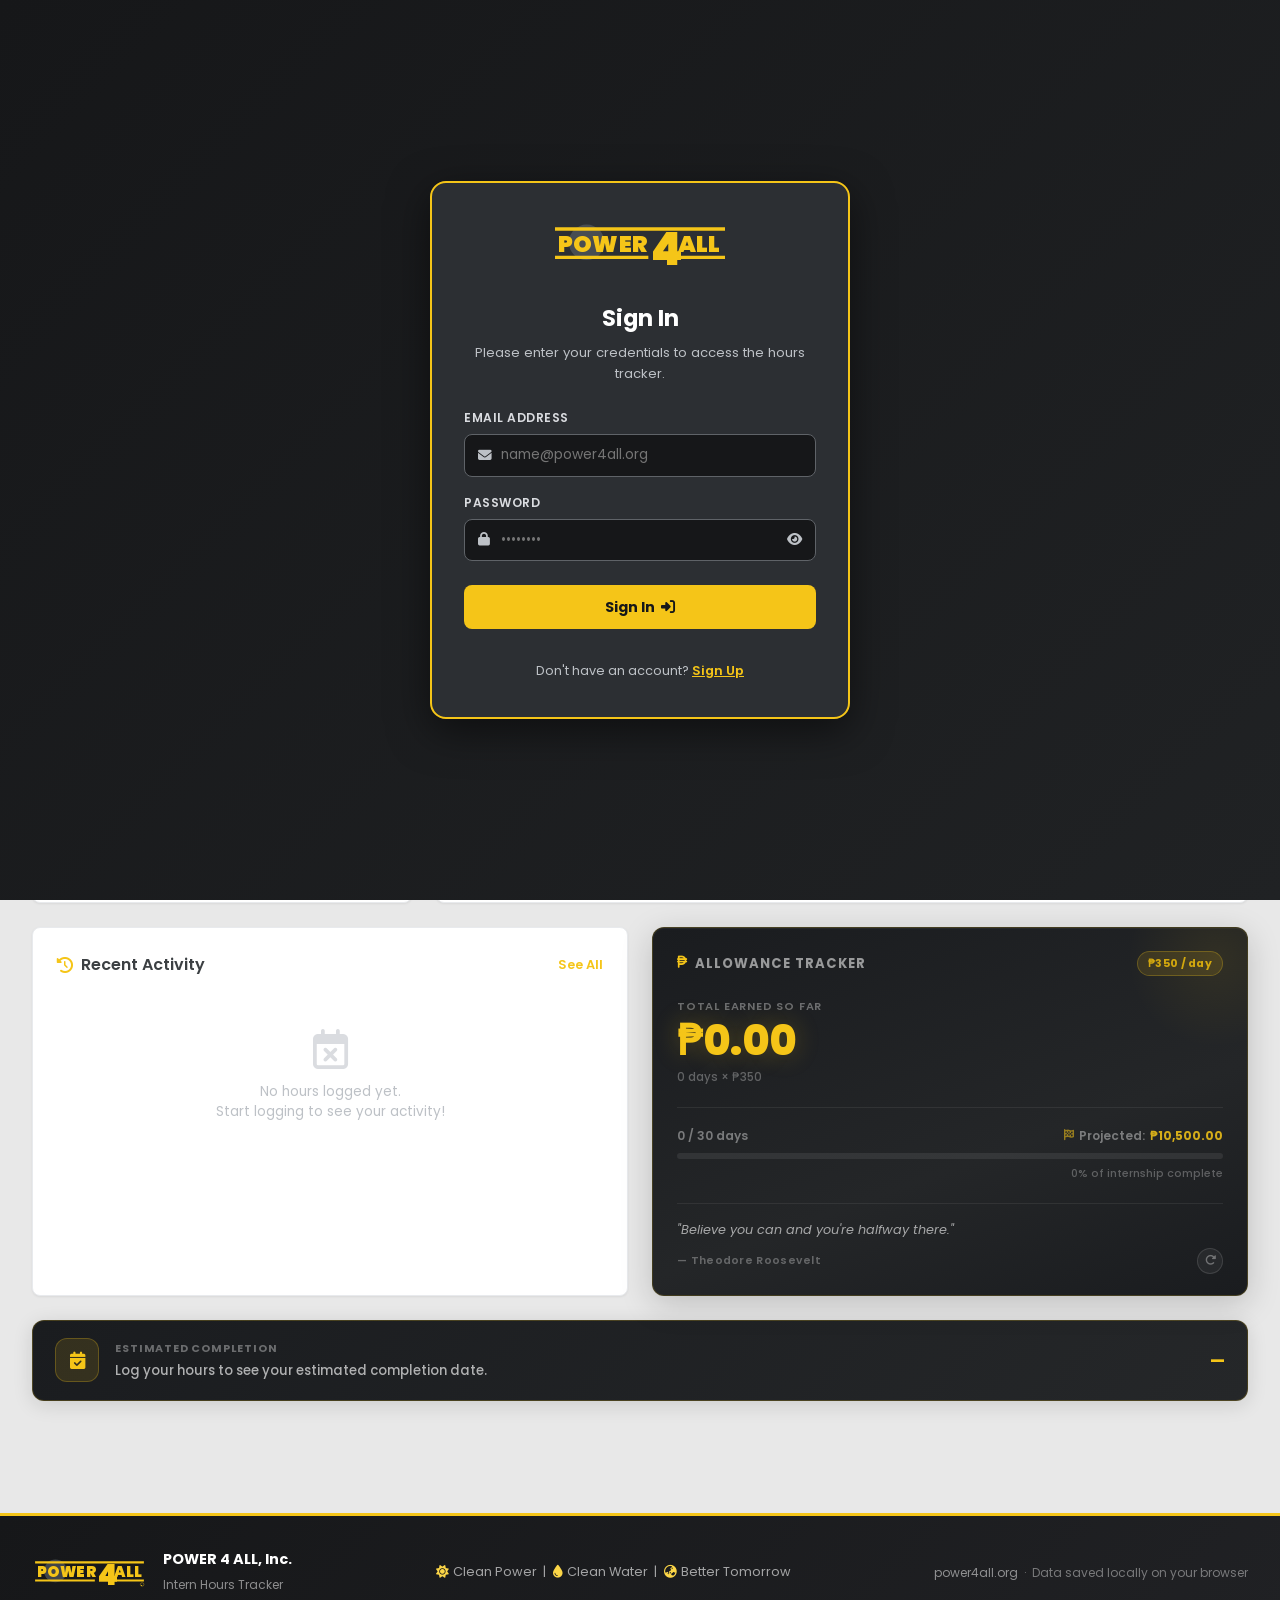
==== index.html @ 2fec8f8a "Initial commit: P4A Intern Portal with attendance tracker, agenda, and reports" ====
<!DOCTYPE html>
<html lang="en">

<head>
    <meta charset="UTF-8" />
    <meta name="viewport" content="width=device-width, initial-scale=1.0" />
    <meta name="description"
        content="Power 4 All Internship Hours Tracker - Track your 240-hour internship progress with POWER 4 ALL, Inc." />
    <meta name="keywords" content="Power 4 All, internship, hours tracker, P4A, attendance" />
    <title>P4A Intern Hours Tracker | POWER 4 ALL, Inc.</title>

    <!-- Google Fonts: Poppins (matches P4A website) -->
    <link rel="preconnect" href="https://fonts.googleapis.com" />
    <link rel="preconnect" href="https://fonts.gstatic.com" crossorigin />
    <link
        href="https://fonts.googleapis.com/css2?family=Poppins:ital,wght@0,300;0,400;0,500;0,600;0,700;0,800;1,400&family=Caveat+Brush&display=swap"
        rel="stylesheet" />

    <!-- Font Awesome Icons -->
    <link rel="stylesheet" href="https://cdnjs.cloudflare.com/ajax/libs/font-awesome/6.5.0/css/all.min.css" />

    <link rel="stylesheet" href="styles.css" />
</head>

<body>

    <!-- ===================== HEADER ===================== -->
    <header id="header">
        <div class="header-inner">
            <div class="logo-area" onclick="showSection('dashboard')" style="cursor: pointer;">
                <svg width="150" height="42" viewBox="0 0 320 90" xmlns="http://www.w3.org/2000/svg"
                    style="display: block;">
                    <!-- Gray circle background behind POW -->
                    <circle cx="64" cy="42" r="32" fill="#585e63" opacity="0.65" />

                    <!-- Top yellow line -->
                    <line x1="10" y1="18" x2="310" y2="18" stroke="#f5c518" stroke-width="6" stroke-linecap="square" />

                    <!-- POWER text -->
                    <text x="12" y="60" font-family="'Poppins', 'Montserrat', 'Arial Black', sans-serif"
                        font-weight="900" font-size="42" fill="#f5c518" letter-spacing="0.5">POWER</text>

                    <!-- 4 text -->
                    <text x="180" y="82" font-family="'Poppins', 'Montserrat', 'Arial Black', sans-serif"
                        font-weight="900" font-size="82" fill="#f5c518">4</text>

                    <!-- ALL text -->
                    <text x="228" y="60" font-family="'Poppins', 'Montserrat', 'Arial Black', sans-serif"
                        font-weight="900" font-size="42" fill="#f5c518" letter-spacing="0.5">ALL</text>

                    <!-- Bottom left line -->
                    <line x1="10" y1="69" x2="172" y2="69" stroke="#f5c518" stroke-width="6" stroke-linecap="square" />

                    <!-- Bottom right line -->
                    <line x1="226" y1="69" x2="310" y2="69" stroke="#f5c518" stroke-width="6" stroke-linecap="square" />

                    <!-- Trademark R -->
                    <circle cx="308" cy="80" r="5" fill="none" stroke="#f5c518" stroke-width="1" />
                    <text x="305" y="83" font-family="'Poppins', sans-serif" font-weight="bold" font-size="6"
                        fill="#f5c518">R</text>
                </svg>
                <span class="logo-badge-text">Intern</span>
            </div>
            <nav class="header-nav">
                <a href="#dashboard" class="nav-link active" id="nav-dashboard" onclick="showSection('dashboard')">
                    <i class="fa-solid fa-gauge-high"></i> Dashboard
                </a>
                <a href="#log-hours" class="nav-link" id="nav-log" onclick="showSection('log')">
                    <i class="fa-solid fa-clock"></i> Log Hours
                </a>
                <a href="#records" class="nav-link" id="nav-records" onclick="showSection('records')">
                    <i class="fa-solid fa-table-list"></i> Records
                </a>
                <a href="#reports" class="nav-link" id="nav-reports" onclick="showSection('reports')">
                    <i class="fa-solid fa-chart-bar"></i> Reports
                </a>
                <a href="agenda.html" class="nav-link" style="background:rgba(245,197,24,0.15);border:1px solid rgba(245,197,24,0.35);">
                    <i class="fa-solid fa-calendar-days"></i> Agenda
                </a>
            </nav>
            <div style="display:flex; align-items:center; gap:12px;">
                <button class="logout-btn-header" onclick="logout()" title="Logout" id="logoutBtn" style="display:none;">
                    <i class="fa-solid fa-right-from-bracket"></i>
                </button>
                <button class="menu-toggle" id="menuToggle" aria-label="Toggle menu">
                    <i class="fa-solid fa-bars"></i>
                </button>
            </div>
        </div>
        <!-- Mobile nav -->
        <div class="mobile-nav" id="mobileNav">
            <a href="#" class="nav-link" onclick="showSection('dashboard'); closeMobileNav()"><i
                    class="fa-solid fa-gauge-high"></i> Dashboard</a>
            <a href="#" class="nav-link" onclick="showSection('log'); closeMobileNav()"><i
                    class="fa-solid fa-clock"></i> Log Hours</a>
            <a href="#" class="nav-link" onclick="showSection('records'); closeMobileNav()"><i
                    class="fa-solid fa-table-list"></i> Records</a>
            <a href="#" class="nav-link" onclick="showSection('reports'); closeMobileNav()"><i
                    class="fa-solid fa-chart-bar"></i> Reports</a>
            <a href="agenda.html" class="nav-link"><i class="fa-solid fa-calendar-days"></i> Agenda</a>
        </div>
    </header>

    <!-- ===================== HERO BANNER ===================== -->
    <div class="hero-banner">
        <div class="hero-particles" id="heroParticles"></div>
        <div class="hero-content">
            <div class="hero-badge">
                <i class="fa-solid fa-bolt"></i> Intern Portal &nbsp;·&nbsp; Internship Hours Tracker
            </div>
            <h1>Welcome, <span class="hero-accent" id="heroInternName">Nica</span>!</h1>
            <p>Track your journey toward <strong>240 hours</strong> of impactful internship experience at POWER 4 ALL,
                Inc. — empowering communities with clean power &amp; clean water.</p>
            <div class="hero-mission-tags">
                <span><i class="fa-solid fa-sun"></i> Clean Power</span>
                <span><i class="fa-solid fa-droplet"></i> Clean Water</span>
                <span><i class="fa-solid fa-leaf"></i> Sustainability</span>
            </div>
        </div>
        <div class="hero-visual">
            <div class="progress-ring-hero" id="heroProgressRing">
                <svg viewBox="0 0 200 200" class="ring-svg">
                    <circle cx="100" cy="100" r="80" class="ring-bg" />
                    <circle cx="100" cy="100" r="80" class="ring-fill" id="heroRingFill" />
                </svg>
                <div class="ring-center">
                    <span class="ring-percent" id="heroPercent">0%</span>
                    <span class="ring-label">Complete</span>
                </div>
            </div>
        </div>
    </div>

    <!-- ===================== MAIN APP ===================== -->
    <main class="main-container">

        <!-- ===== DASHBOARD SECTION ===== -->
        <section class="app-section active" id="section-dashboard">
            <div class="section-title-row">
                <h2><i class="fa-solid fa-gauge-high"></i> Dashboard</h2>
                <span class="section-date" id="currentDate"></span>
            </div>

            <!-- Stats Cards -->
            <div class="stats-grid">
                <div class="stat-card stat-total">
                    <div class="stat-accent-bar"></div>
                    <div class="stat-icon"><i class="fa-solid fa-hourglass-half"></i></div>
                    <div class="stat-info">
                        <span class="stat-value" id="statTotal">0h 0m</span>
                        <span class="stat-label">Total Hours Logged</span>
                    </div>
                </div>
                <div class="stat-card stat-remaining">
                    <div class="stat-accent-bar"></div>
                    <div class="stat-icon"><i class="fa-solid fa-flag-checkered"></i></div>
                    <div class="stat-info">
                        <span class="stat-value" id="statRemaining">240h 0m</span>
                        <span class="stat-label">Hours Remaining</span>
                    </div>
                </div>
                <div class="stat-card stat-days">
                    <div class="stat-accent-bar"></div>
                    <div class="stat-icon"><i class="fa-solid fa-calendar-check"></i></div>
                    <div class="stat-info">
                        <span class="stat-value" id="statDays">0</span>
                        <span class="stat-label">Days Attended</span>
                    </div>
                </div>
                <div class="stat-card stat-avg">
                    <div class="stat-accent-bar"></div>
                    <div class="stat-icon"><i class="fa-solid fa-chart-line"></i></div>
                    <div class="stat-info">
                        <span class="stat-value" id="statAvg">0h 0m</span>
                        <span class="stat-label">Avg. per Day</span>
                    </div>
                </div>
            </div>

            <!-- Profile & Overall Progress Container -->
            <div class="dashboard-top-row">

                <!-- Profile Card -->
                <div class="card profile-card">
                    <div class="profile-header">
                        <h3><i class="fa-solid fa-user-tie"></i> My Profile</h3>
                        <button class="icon-btn icon-btn-edit" id="editProfileBtn" onclick="toggleProfileEdit()"
                            title="Edit Profile">
                            <i class="fa-solid fa-pen"></i>
                        </button>
                    </div>

                    <!-- View Mode -->
                    <div id="profileViewMode" class="profile-view">
                        <div class="profile-avatar" id="profileAvatar">ND</div>
                        <div class="profile-details">
                            <h4 id="profDispName">Nica Desacola</h4>
                            <div class="profile-meta-item" id="profDispDept">
                                <i class="fa-solid fa-building"></i> Choose Department
                            </div>
                            <div class="profile-meta-item" id="profDispSchool">
                                <i class="fa-solid fa-graduation-cap"></i> Choose School
                            </div>
                            <div class="profile-meta-item" id="profDispId">
                                <i class="fa-solid fa-id-card"></i> ID: P4A-2026-001
                            </div>
                        </div>
                    </div>

                    <!-- Edit Mode -->
                    <div id="profileEditMode" class="profile-edit" style="display: none;">
                        <div class="form-group">
                            <label for="profName">Full Name</label>
                            <input type="text" id="profName" class="form-input" placeholder="Enter your name..." />
                        </div>
                        <div class="form-group">
                            <label for="profDeptInput">Department</label>
                            <select id="profDeptInput" class="form-input">
                                <option value="Engineering">Engineering</option>
                                <option value="Intelligent Systems">Intelligent Systems</option>
                                <option value="Operations">Operations</option>
                                <option value="Business Development">Business Development</option>
                                <option value="Marketing & Communications">Marketing & Communications</option>
                                <option value="Admin & Finance">Admin & Finance</option>
                                <option value="Research & Development">Research & Development</option>
                                <option value="Field Work">Field Work</option>
                            </select>
                        </div>
                        <div class="form-group">
                            <label for="profSchool">School / Institution</label>
                            <input type="text" id="profSchool" class="form-input" placeholder="Enter school..." />
                        </div>
                        <div class="form-group">
                            <label for="profId">Intern ID / ID No.</label>
                            <input type="text" id="profId" class="form-input" placeholder="e.g. P4A-2026-001..." />
                        </div>
                        <div class="profile-edit-actions">
                            <button class="btn btn-outline btn-sm" onclick="cancelProfileEdit()">Cancel</button>
                            <button class="btn btn-primary btn-sm" onclick="saveProfile()">Save</button>
                        </div>
                    </div>
                </div>

                <!-- Main Progress Bar -->
                <div class="progress-section card">
                    <div class="progress-header">
                        <div>
                            <h3>Overall Progress</h3>
                            <p>Your journey to <strong>240 hours</strong> of internship completion</p>
                        </div>
                        <div class="progress-badge" id="progressBadge">
                            <i class="fa-solid fa-seedling"></i> Just Starting
                        </div>
                    </div>
                    <div class="big-progress-bar">
                        <div class="big-progress-fill" id="mainProgressFill" style="width: 0%">
                            <span class="progress-pulse"></span>
                        </div>
                        <div class="progress-milestones">
                            <div class="milestone" style="left: 25%"><span>25%</span></div>
                            <div class="milestone" style="left: 50%"><span>50%</span></div>
                            <div class="milestone" style="left: 75%"><span>75%</span></div>
                        </div>
                    </div>
                    <div class="progress-footer">
                        <span><span id="progressHours">0</span> / 240 hours</span>
                        <span class="progress-percent-text" id="progressPercent">0%</span>
                    </div>
                </div>

            </div>

            <!-- Weekly Summary + Quick Log -->
            <div class="dashboard-grid-2">

                <!-- Recent Activity -->
                <div class="card">
                    <div class="card-header-row">
                        <h3><i class="fa-solid fa-clock-rotate-left"></i> Recent Activity</h3>
                        <a href="#" onclick="showSection('records')" class="see-all-link">See All</a>
                    </div>
                    <div id="recentActivity" class="recent-list">
                        <div class="empty-state">
                            <i class="fa-regular fa-calendar-xmark"></i>
                            <p>No hours logged yet.<br>Start logging to see your activity!</p>
                        </div>
                    </div>
                </div>

                <!-- Allowance & Motivation Tracker -->
                <div class="allowance-card-premium">

                    <!-- Top: title + rate pill -->
                    <div class="acp-top">
                        <span class="acp-title"><i class="fa-solid fa-peso-sign"></i> Allowance Tracker</span>
                        <span class="acp-rate-pill">₱350 / day</span>
                    </div>

                    <!-- Earned hero number -->
                    <div class="acp-earned-block">
                        <span class="acp-earned-label">Total Earned So Far</span>
                        <span class="acp-earned-value" id="allowanceEarned">₱0.00</span>
                        <span class="acp-earned-sub" id="allowanceEarnedDays">0 days × ₱350</span>
                    </div>

                    <!-- Divider -->
                    <div class="acp-divider"></div>

                    <!-- Progress row -->
                    <div class="acp-progress-section">
                        <div class="acp-progress-labels">
                            <span id="allowanceProgressText">0 / 30 days</span>
                            <span class="acp-proj-wrap"><i class="fa-solid fa-flag-checkered"></i> Projected: <strong id="allowanceTotal">₱0.00</strong></span>
                        </div>
                        <div class="acp-bar-track">
                            <div class="acp-bar-fill" id="allowanceProgressFill" style="width:0%"></div>
                        </div>
                        <div class="acp-bar-pct" id="allowancePercent">0% of internship complete</div>
                    </div>

                    <!-- Quote section -->
                    <div class="acp-quote-section">
                        <p class="acp-quote-text" id="motivationalQuote">"Believe you can and you're halfway there."</p>
                        <div class="acp-quote-footer">
                            <span class="acp-quote-author" id="motivationalAuthor">— Theodore Roosevelt</span>
                            <button class="acp-refresh-btn" onclick="cheerMeUp()" title="New quote">
                                <i class="fa-solid fa-rotate-right"></i>
                            </button>
                        </div>
                    </div>

                </div>
            </div>

            <!-- Estimated Completion -->
            <div class="estimate-card-v2">
                <div class="ecv2-left">
                    <div class="ecv2-icon"><i class="fa-solid fa-calendar-check"></i></div>
                    <div class="ecv2-text">
                        <span class="ecv2-label">Estimated Completion</span>
                        <p class="ecv2-desc" id="estimateText">Log your hours to see your estimated completion date.</p>
                    </div>
                </div>
                <div class="ecv2-date" id="estimateBadge">—</div>
            </div>
        </section>

        <!-- ===== LOG HOURS SECTION ===== -->
        <section class="app-section" id="section-log">
            <div class="section-title-row">
                <h2><i class="fa-solid fa-clock"></i> Log Hours</h2>
                <span class="section-desc">Record your daily internship attendance</span>
            </div>

            <div class="log-layout">
                <div class="card log-form-card">
                    <h3 class="form-title"><i class="fa-solid fa-pen-to-square"></i> New Entry</h3>

                    <div class="lunch-notice lunch-notice-lg">
                        <i class="fa-solid fa-utensils"></i>
                        <div>
                            <strong>Lunch Break Policy</strong>
                            <span>1 hour (60 mins) is automatically deducted from your logged time each day. Enter your
                                actual time-in and time-out — the system handles the rest.</span>
                        </div>
                    </div>

                    <div class="form-grid">
                        <div class="form-group">
                            <label for="logDate">Date <span class="required">*</span></label>
                            <input type="date" id="logDate" class="form-input" required />
                        </div>
                        <div class="form-group">
                            <label for="logType">Day Type</label>
                            <select id="logType" class="form-input">
                                <option value="regular">Regular Day</option>
                                <option value="holiday">Holiday Work</option>
                                <option value="makeup">Make-up Day</option>
                                <option value="virtual">Virtual/Remote</option>
                            </select>
                        </div>
                    </div>

                    <div class="form-grid">
                        <div class="form-group">
                            <label for="logTimeIn">Time In <span class="required">*</span></label>
                            <input type="time" id="logTimeIn" class="form-input" required />
                        </div>
                        <div class="form-group">
                            <label for="logTimeOut">Time Out <span class="required">*</span></label>
                            <input type="time" id="logTimeOut" class="form-input" required />
                        </div>
                    </div>

                    <!-- Duration Preview -->
                    <div class="duration-preview" id="durationPreview" style="display:none;">
                        <i class="fa-solid fa-stopwatch"></i>
                        <span>Duration: <strong id="durationText">—</strong></span>
                    </div>

                    <div class="form-group">
                        <label for="logDept">Department / Area</label>
                        <select id="logDept" class="form-input">
                            <option value="">Select department...</option>
                            <option value="Engineering">Engineering</option>
                            <option value="Intelligent Systems">Intelligent Systems</option>
                            <option value="Operations">Operations</option>
                            <option value="Business Development">Business Development</option>
                            <option value="Marketing & Communications">Marketing & Communications</option>
                            <option value="Admin & Finance">Admin & Finance</option>
                            <option value="Research & Development">Research & Development</option>
                            <option value="Field Work">Field Work</option>
                        </select>
                    </div>

                    <div class="form-group">
                        <label for="logTask">Task / Activity Description <span class="required">*</span></label>
                        <textarea id="logTask" class="form-input form-textarea"
                            placeholder="Describe what you worked on today... (e.g., Assisted in solar panel system configuration, attended team briefing on clean water project...)"
                            rows="4"></textarea>
                    </div>

                    <!-- Optional details toggle -->
                    <button type="button" class="optional-toggle" id="optionalToggle" onclick="toggleOptionalFields()">
                        <i class="fa-solid fa-chevron-right" id="optionalToggleIcon"></i>
                        Add details <span class="optional-badge">optional</span>
                    </button>
                    <div class="optional-fields" id="optionalFields" style="display:none;">
                        <div class="form-group">
                            <label for="logLearning">Key Learnings</label>
                            <textarea id="logLearning" class="form-input form-textarea"
                                placeholder="What did you learn today?" rows="3"></textarea>
                        </div>
                        <div class="form-group">
                            <label for="logMood">Day Rating</label>
                            <div class="mood-selector" id="moodSelector">
                                <button type="button" class="mood-btn" data-mood="1" title="Poor">😞</button>
                                <button type="button" class="mood-btn" data-mood="2" title="Okay">😐</button>
                                <button type="button" class="mood-btn" data-mood="3" title="Good">🙂</button>
                                <button type="button" class="mood-btn" data-mood="4" title="Great">😊</button>
                                <button type="button" class="mood-btn" data-mood="5" title="Excellent!">🌟</button>
                            </div>
                        </div>
                    </div>

                    <div class="form-actions">
                        <button class="btn btn-outline" onclick="clearLogForm()">
                            <i class="fa-solid fa-rotate-left"></i> Clear
                        </button>
                        <button class="btn btn-primary" onclick="saveLogEntry()">
                            <i class="fa-solid fa-floppy-disk"></i> Save Entry
                        </button>
                    </div>
                </div>

                <!-- Info Panel -->
                <div class="log-info-panel">
                    <div class="card info-card">
                        <h4><i class="fa-solid fa-circle-info"></i> Internship Info</h4>
                        <div class="info-item">
                            <span class="info-label">Company</span>
                            <span class="info-value">POWER 4 ALL, Inc.</span>
                        </div>
                        <div class="info-item">
                            <span class="info-label">Required Hours</span>
                            <span class="info-value highlight-green">240 Hours</span>
                        </div>
                        <div class="info-item">
                            <span class="info-label">Logged So Far</span>
                            <span class="info-value" id="infoLogged">0 hrs</span>
                        </div>
                        <div class="info-item">
                            <span class="info-label">Remaining</span>
                            <span class="info-value highlight-orange" id="infoRemaining">240 hrs</span>
                        </div>
                    </div>

                    <div class="card info-card mission-card">
                        <h4><i class="fa-solid fa-bullseye"></i> Our Mission</h4>
                        <p>"We are in the social business of designing, engineering, supply and distribution,
                            construction, installation and commissioning of inventive and field-tested solutions to
                            <strong>Clean Power</strong> and <strong>Clean Water</strong>."</p>
                        <div class="mission-icons">
                            <div><i class="fa-solid fa-sun"></i><span>Clean Power</span></div>
                            <div><i class="fa-solid fa-droplet"></i><span>Clean Water</span></div>
                            <div><i class="fa-solid fa-earth-asia"></i><span>Impact</span></div>
                        </div>
                    </div>

                    <div class="card info-card tips-card">
                        <h4><i class="fa-solid fa-lightbulb"></i> Tips</h4>
                        <ul class="tips-list">
                            <li>Log your hours daily to maintain accuracy</li>
                            <li>Include detailed task descriptions for your reports</li>
                            <li>Rate your day to track your experience quality</li>
                            <li>Use the Reports section to export your DTR</li>
                        </ul>
                    </div>
                </div>
            </div>
        </section>

        <!-- ===== RECORDS SECTION ===== -->
        <section class="app-section" id="section-records">
            <div class="section-title-row">
                <h2><i class="fa-solid fa-table-list"></i> Attendance Records</h2>
                <div class="records-actions">
                    <div class="search-box">
                        <i class="fa-solid fa-magnifying-glass"></i>
                        <input type="text" id="searchRecords" placeholder="Search records..."
                            oninput="filterRecords()" />
                    </div>
                    <button class="btn btn-outline btn-sm" onclick="exportCSV()">
                        <i class="fa-solid fa-file-csv"></i> Export CSV
                    </button>
                </div>
            </div>

            <!-- Records Table -->
            <div class="card table-card">
                <div class="table-responsive">
                    <table class="records-table" id="recordsTable">
                        <thead>
                            <tr>
                                <th>#</th>
                                <th class="sortable" onclick="sortRecords('date')"><i class="fa-regular fa-calendar"></i> Date <i class="fa-solid fa-sort sort-icon" id="sort-date"></i></th>
                                <th><i class="fa-solid fa-arrow-right-from-bracket"></i> Time In</th>
                                <th><i class="fa-solid fa-arrow-right-to-bracket"></i> Time Out</th>
                                <th class="sortable" onclick="sortRecords('duration')"><i class="fa-solid fa-stopwatch"></i> Duration <i class="fa-solid fa-sort sort-icon" id="sort-duration"></i></th>
                                <th><i class="fa-solid fa-building"></i> Dept.</th>
                                <th><i class="fa-solid fa-list-check"></i> Activity</th>
                                <th class="sortable" onclick="sortRecords('rating')"><i class="fa-solid fa-star"></i> Rating <i class="fa-solid fa-sort sort-icon" id="sort-rating"></i></th>
                                <th><i class="fa-solid fa-gear"></i> Actions</th>
                            </tr>
                        </thead>
                        <tbody id="recordsBody">
                            <!-- Populated by JS -->
                        </tbody>
                    </table>
                </div>
                <div id="emptyRecords" class="empty-state-rich table-empty">
                    <svg class="empty-svg" viewBox="0 0 120 100" xmlns="http://www.w3.org/2000/svg">
                        <rect x="15" y="20" width="90" height="70" rx="6" fill="#f1f3f4" stroke="#dadce0" stroke-width="1.5"/>
                        <rect x="25" y="35" width="50" height="6" rx="3" fill="#dadce0"/>
                        <rect x="25" y="48" width="35" height="6" rx="3" fill="#e8eaed"/>
                        <rect x="25" y="61" width="42" height="6" rx="3" fill="#e8eaed"/>
                        <circle cx="90" cy="30" r="14" fill="#f5c518" opacity="0.15"/>
                        <circle cx="90" cy="30" r="8" fill="#f5c518" opacity="0.3"/>
                        <line x1="87" y1="27" x2="93" y2="33" stroke="#d1a60e" stroke-width="2" stroke-linecap="round"/>
                        <line x1="87" y1="33" x2="93" y2="27" stroke="#d1a60e" stroke-width="2" stroke-linecap="round"/>
                    </svg>
                    <h4>No records yet</h4>
                    <p>Start logging your hours to track your internship progress!</p>
                    <button class="btn btn-primary btn-sm" onclick="showSection('log')">
                        <i class="fa-solid fa-plus"></i> Log Your First Day
                    </button>
                </div>
                <div class="table-footer" id="tableFooter">
                    <span id="recordCount">0 records</span>
                    <span id="tableTotalHours">Total: 0h 0m</span>
                </div>
            </div>
        </section>

        <!-- ===== REPORTS SECTION ===== -->
        <section class="app-section" id="section-reports">
            <div class="section-title-row">
                <h2><i class="fa-solid fa-chart-bar"></i> Reports & Analytics</h2>
                <span class="section-desc">Visual insights on your internship journey</span>
            </div>

            <div class="reports-grid">
                <!-- Hours by Week Chart -->
                <div class="card chart-card">
                    <h3><i class="fa-solid fa-chart-column"></i> Weekly Hours</h3>
                    <div class="bar-chart" id="weeklyChart">
                        <div class="chart-empty">
                            <i class="fa-solid fa-chart-simple"></i>
                            <p>Log hours to see weekly breakdown</p>
                        </div>
                    </div>
                </div>

                <!-- Progress Donut -->
                <div class="card chart-card donut-card">
                    <h3><i class="fa-solid fa-circle-half-stroke"></i> Completion Status</h3>
                    <div class="donut-chart-wrap">
                        <div class="donut-chart" id="donutChart">
                            <svg viewBox="0 0 140 140" class="donut-svg">
                                <circle cx="70" cy="70" r="55" class="donut-bg" />
                                <circle cx="70" cy="70" r="55" class="donut-fill" id="donutFill" />
                            </svg>
                            <div class="donut-center">
                                <span class="donut-val" id="donutVal">0%</span>
                                <span class="donut-sub">done</span>
                            </div>
                        </div>
                        <div class="donut-legend">
                            <div class="legend-item">
                                <span class="legend-dot legend-done"></span>
                                <span>Completed: <strong id="legendDone">0h</strong></span>
                            </div>
                            <div class="legend-item">
                                <span class="legend-dot legend-remaining"></span>
                                <span>Remaining: <strong id="legendRemaining">240h</strong></span>
                            </div>
                        </div>
                    </div>
                </div>



                <!-- Accomplishments & Key Learnings Log -->
                <div class="card chart-card learnings-log-card">
                    <h3><i class="fa-solid fa-book-open"></i> Task & Learning Log</h3>
                    <div id="learningsLogList" class="learnings-log-list">
                        <!-- Populated by JS -->
                    </div>
                </div>

                <!-- Day Rating Distribution -->
                <div class="card chart-card">
                    <h3><i class="fa-solid fa-face-smile"></i> Day Rating Distribution</h3>
                    <div id="ratingChart" class="rating-chart">
                        <div class="chart-empty">
                            <i class="fa-regular fa-face-smile"></i>
                            <p>Rate your days to see distribution</p>
                        </div>
                    </div>
                </div>

                <!-- Summary Card -->
                <div class="card chart-card summary-report-card">
                    <h3><i class="fa-solid fa-file-lines"></i> Summary Report</h3>
                    <div class="summary-report">
                        <div class="report-row">
                            <span>Total Hours Logged</span>
                            <strong id="repTotal">0h 0m</strong>
                        </div>
                        <div class="report-row">
                            <span>Total Days Attended</span>
                            <strong id="repDays">0 days</strong>
                        </div>
                        <div class="report-row">
                            <span>Average Hours/Day</span>
                            <strong id="repAvg">0h 0m</strong>
                        </div>
                        <div class="report-row">
                            <span>Longest Day</span>
                            <strong id="repMax">—</strong>
                        </div>
                        <div class="report-row">
                            <span>Best Rating Day</span>
                            <strong id="repBest">—</strong>
                        </div>
                        <div class="report-row report-row-highlight">
                            <span>Completion %</span>
                            <strong id="repPercent">0%</strong>
                        </div>
                        <button class="btn btn-primary btn-full mt-3" onclick="exportCSV()">
                            <i class="fa-solid fa-download"></i> Export Full Report (CSV)
                        </button>
                        <button class="btn btn-outline btn-full mt-2" onclick="printReport()">
                            <i class="fa-solid fa-print"></i> Print Report
                        </button>
                    </div>
                </div>
            </div>
        </section>
    </main>

    <!-- ===================== FOOTER ===================== -->
    <footer class="app-footer">
        <div class="footer-inner">
            <div class="footer-brand">
                <svg width="115" height="32" viewBox="0 0 320 90" xmlns="http://www.w3.org/2000/svg"
                    style="display: block; margin-right: 4px;">
                    <!-- Gray circle background behind POW -->
                    <circle cx="64" cy="42" r="32" fill="#585e63" opacity="0.65" />
                    <!-- Top yellow line -->
                    <line x1="10" y1="18" x2="310" y2="18" stroke="#f5c518" stroke-width="6" stroke-linecap="square" />
                    <!-- POWER text -->
                    <text x="12" y="60" font-family="'Poppins', 'Montserrat', 'Arial Black', sans-serif"
                        font-weight="900" font-size="42" fill="#f5c518" letter-spacing="0.5">POWER</text>
                    <!-- 4 text -->
                    <text x="180" y="82" font-family="'Poppins', 'Montserrat', 'Arial Black', sans-serif"
                        font-weight="900" font-size="82" fill="#f5c518">4</text>
                    <!-- ALL text -->
                    <text x="228" y="60" font-family="'Poppins', 'Montserrat', 'Arial Black', sans-serif"
                        font-weight="900" font-size="42" fill="#f5c518" letter-spacing="0.5">ALL</text>
                    <!-- Bottom left line -->
                    <line x1="10" y1="69" x2="172" y2="69" stroke="#f5c518" stroke-width="6" stroke-linecap="square" />
                    <!-- Bottom right line -->
                    <line x1="226" y1="69" x2="310" y2="69" stroke="#f5c518" stroke-width="6" stroke-linecap="square" />
                    <!-- Trademark R -->
                    <circle cx="308" cy="80" r="5" fill="none" stroke="#f5c518" stroke-width="1" />
                    <text x="305" y="83" font-family="'Poppins', sans-serif" font-weight="bold" font-size="6"
                        fill="#f5c518">R</text>
                </svg>
                <div>
                    <strong>POWER 4 ALL, Inc.</strong>
                    <span>Intern Hours Tracker</span>
                </div>
            </div>
            <div class="footer-tagline">
                <i class="fa-solid fa-sun"></i> Clean Power &nbsp;|&nbsp;
                <i class="fa-solid fa-droplet"></i> Clean Water &nbsp;|&nbsp;
                <i class="fa-solid fa-earth-asia"></i> Better Tomorrow
            </div>
            <div class="footer-meta">
                <a href="https://power4all.org" target="_blank">power4all.org</a>
                &nbsp;·&nbsp; Data saved locally on your browser
            </div>
        </div>
    </footer>

    <!-- ===================== TOAST NOTIFICATION ===================== -->
    <div class="toast-container" id="toastContainer"></div>

    <!-- ===================== DELETE CONFIRM MODAL ===================== -->
    <div class="modal-overlay" id="deleteModal" style="display:none;">
        <div class="modal-box">
            <div class="modal-icon danger"><i class="fa-solid fa-triangle-exclamation"></i></div>
            <h3>Delete Entry?</h3>
            <p>This action cannot be undone. Are you sure you want to delete this record?</p>
            <div class="modal-actions">
                <button class="btn btn-outline" onclick="closeDeleteModal()">Cancel</button>
                <button class="btn btn-danger" onclick="confirmDelete()">Delete</button>
            </div>
        </div>
    </div>

    <!-- ===================== EDIT MODAL ===================== -->
    <div class="modal-overlay" id="editModal" style="display:none;">
        <div class="modal-box edit-modal-box">
            <div class="modal-header">
                <h3><i class="fa-solid fa-pen"></i> Edit Entry</h3>
                <button class="modal-close" onclick="closeEditModal()"><i class="fa-solid fa-xmark"></i></button>
            </div>
            <div class="form-grid">
                <div class="form-group">
                    <label>Date</label>
                    <input type="date" id="editDate" class="form-input" />
                </div>
                <div class="form-group">
                    <label>Day Type</label>
                    <select id="editType" class="form-input">
                        <option value="regular">Regular Day</option>
                        <option value="holiday">Holiday Work</option>
                        <option value="makeup">Make-up Day</option>
                        <option value="virtual">Virtual/Remote</option>
                    </select>
                </div>
            </div>
            <div class="form-grid">
                <div class="form-group">
                    <label>Time In</label>
                    <input type="time" id="editTimeIn" class="form-input" />
                </div>
                <div class="form-group">
                    <label>Time Out</label>
                    <input type="time" id="editTimeOut" class="form-input" />
                </div>
            </div>
            <div class="form-group">
                <label>Department</label>
                <select id="editDept" class="form-input">
                    <option value="">Select department...</option>
                    <option value="Engineering">Engineering</option>
                    <option value="Intelligent Systems">Intelligent Systems</option>
                    <option value="Operations">Operations</option>
                    <option value="Business Development">Business Development</option>
                    <option value="Marketing & Communications">Marketing & Communications</option>
                    <option value="Admin & Finance">Admin & Finance</option>
                    <option value="Research & Development">Research & Development</option>
                    <option value="Field Work">Field Work</option>
                </select>
            </div>
            <div class="form-group">
                <label>Task / Activity</label>
                <textarea id="editTask" class="form-input form-textarea" rows="3"></textarea>
            </div>
            <div class="form-group">
                <label>Key Learnings</label>
                <textarea id="editLearning" class="form-input form-textarea" rows="2"></textarea>
            </div>
            <input type="hidden" id="editIndex" />
            <div class="modal-actions">
                <button class="btn btn-outline" onclick="closeEditModal()">Cancel</button>
                <button class="btn btn-primary" onclick="saveEdit()">
                    <i class="fa-solid fa-floppy-disk"></i> Save Changes
                </button>
            </div>
        </div>
    </div>

    <!-- ===================== RECORD DETAIL MODAL ===================== -->
    <div class="modal-overlay" id="recordDetailModal" style="display:none;">
        <div class="modal-box record-detail-box">

            <!-- Unified Dark Header -->
            <div class="record-report-header">
                <div class="record-report-top-row">
                    <span class="record-report-title"><i class="fa-solid fa-file-lines"></i> Daily Attendance Report</span>
                    <button class="record-report-close" onclick="closeRecordModal()"><i class="fa-solid fa-xmark"></i></button>
                </div>
                <div class="record-report-hero-row">
                    <div class="record-report-date-block">
                        <span class="record-report-label">DATE</span>
                        <span class="record-report-date" id="rptDate">—</span>
                    </div>
                    <div class="record-report-hours-block">
                        <span class="record-report-hours" id="rptHours">0h 00m</span>
                        <span class="record-report-label">NET HOURS</span>
                    </div>
                </div>
            </div>

            <!-- Scrollable Body -->
            <div class="record-detail-scroll">

                <!-- Time Info Row -->
                <div class="record-report-time-row">
                    <div class="record-report-time-item">
                        <i class="fa-solid fa-arrow-right-from-bracket"></i>
                        <div>
                            <span class="record-report-time-label">TIME IN</span>
                            <span class="record-report-time-val" id="rptTimeIn">—</span>
                        </div>
                    </div>
                    <div class="record-report-time-divider"><i class="fa-solid fa-minus"></i></div>
                    <div class="record-report-time-item">
                        <i class="fa-solid fa-arrow-right-to-bracket"></i>
                        <div>
                            <span class="record-report-time-label">TIME OUT</span>
                            <span class="record-report-time-val" id="rptTimeOut">—</span>
                        </div>
                    </div>
                    <div class="record-report-time-divider"><i class="fa-solid fa-utensils"></i></div>
                    <div class="record-report-time-item">
                        <i class="fa-solid fa-clock"></i>
                        <div>
                            <span class="record-report-time-label">GROSS TIME</span>
                            <span class="record-report-time-val" id="rptGross">—</span>
                        </div>
                    </div>
                </div>

                <!-- Details Grid -->
                <div class="record-report-details">
                    <div class="record-report-detail-row" id="rptDeptRow">
                        <span class="record-report-detail-label"><i class="fa-solid fa-building"></i> Department</span>
                        <span class="record-report-detail-val" id="rptDept">—</span>
                    </div>
                    <div class="record-report-detail-row">
                        <span class="record-report-detail-label"><i class="fa-solid fa-tag"></i> Day Type</span>
                        <span class="record-report-detail-val" id="rptType">—</span>
                    </div>
                    <div class="record-report-detail-row">
                        <span class="record-report-detail-label"><i class="fa-solid fa-star"></i> Mood / Rating</span>
                        <span class="record-report-detail-val" id="rptMood">—</span>
                    </div>
                </div>

                <!-- Activity Section -->
                <div class="record-report-section">
                    <div class="record-report-section-label"><i class="fa-solid fa-list-check"></i> Task / Activity</div>
                    <div class="record-report-section-body" id="rptTask">—</div>
                </div>

                <!-- Learnings Section -->
                <div class="record-report-section" id="rptLearningSection">
                    <div class="record-report-section-label"><i class="fa-solid fa-lightbulb"></i> Key Learnings</div>
                    <div class="record-report-section-body" id="rptLearning">—</div>
                </div>

                <!-- Lunch Deduction Note -->
                <div class="record-report-lunch-note">
                    <i class="fa-solid fa-circle-info"></i>
                    <span>1-hour lunch break deducted from gross time</span>
                </div>

            </div>

            <!-- Actions (pinned footer) -->
            <div class="modal-actions">
                <button class="btn btn-outline" onclick="closeRecordModal()">Close</button>
                <button class="btn btn-primary" id="rptEditBtn" onclick="">
                    <i class="fa-solid fa-pen"></i> Edit Entry
                </button>
            </div>
        </div>
    </div>

    <!-- ===================== AUTH SYSTEM MODAL OVERLAY ===================== -->
    <div class="auth-overlay" id="authOverlay" style="display:none;">
        <div class="auth-container">
            <div class="auth-logo">
                <svg width="180" height="50" viewBox="0 0 320 90" xmlns="http://www.w3.org/2000/svg">
                    <circle cx="64" cy="42" r="32" fill="#585e63" opacity="0.65" />
                    <line x1="10" y1="18" x2="310" y2="18" stroke="#f5c518" stroke-width="6" stroke-linecap="square" />
                    <text x="12" y="60" font-family="'Poppins', sans-serif" font-weight="900" font-size="42" fill="#f5c518" letter-spacing="0.5">POWER</text>
                    <text x="180" y="82" font-family="'Poppins', sans-serif" font-weight="900" font-size="82" fill="#f5c518">4</text>
                    <text x="228" y="60" font-family="'Poppins', sans-serif" font-weight="900" font-size="42" fill="#f5c518" letter-spacing="0.5">ALL</text>
                    <line x1="10" y1="69" x2="172" y2="69" stroke="#f5c518" stroke-width="6" stroke-linecap="square" />
                    <line x1="226" y1="69" x2="310" y2="69" stroke="#f5c518" stroke-width="6" stroke-linecap="square" />
                </svg>
            </div>
            
            <div class="auth-header">
                <h2 id="authTitle">Sign In</h2>
                <p id="authSubtitle">Please enter your credentials to access the hours tracker.</p>
            </div>

            <form class="auth-form" onsubmit="handleAuthSubmit(event)">
                <div class="auth-group">
                    <label for="authEmail">Email Address</label>
                    <div class="auth-input-wrapper">
                        <i class="fa-solid fa-envelope"></i>
                        <input type="email" id="authEmail" class="auth-input" required placeholder="name@power4all.org" />
                    </div>
                </div>
                
                <div class="auth-group">
                    <label for="authPass">Password</label>
                    <div class="auth-input-wrapper">
                        <i class="fa-solid fa-lock"></i>
                        <input type="password" id="authPass" class="auth-input" required placeholder="••••••••" />
                        <i class="fa-solid fa-eye toggle-password" id="togglePasswordIcon" onclick="togglePasswordVisibility()"></i>
                    </div>
                </div>

                <button type="submit" class="auth-submit-btn">
                    <span id="authBtnLabel">Sign In</span>
                    <i class="fa-solid fa-right-to-bracket"></i>
                </button>
            </form>

            <div class="auth-toggle">
                <span id="authToggleMsg">Don't have an account?</span>
                <a id="authToggleLink" onclick="toggleAuthMode()">Sign Up</a>
            </div>
        </div>
    </div>

    <script src="script.js"></script>
</body>

</html>
---- styles.css ----
/* ====================================================
   POWER 4 ALL - Internship Hours Tracker
   Styles — Matching P4A Brand: Green, Yellow, Clean
   ==================================================== */

/* ==================== CSS VARIABLES ==================== */
:root {
    /* P4A Logo Brand Colors: White, Black, Yellow, Gray */
    --p4a-dark: #202224;
    /* Logo dark background */
    --p4a-dark-light: #2c2f33;
    /* Lighter dark gray */
    --p4a-dark-deep: #161719;
    /* Deep black-gray */

    --p4a-yellow: #f5c518;
    /* Signature P4A Yellow */
    --p4a-yellow-dark: #d1a60e;
    /* Darker yellow for text/active states */
    --p4a-yellow-light: #fcd647;
    /* Bright highlight yellow */
    --p4a-yellow-pale: #fffbf0;
    /* Muted cream/yellow tint */

    --p4a-green: #f5c518;
    /* Remap legacy green references to brand yellow */
    --p4a-green-dark: #d1a60e;
    --p4a-green-light: #fcd647;
    --p4a-green-pale: #fffbf0;

    --p4a-blue: #70757a;
    /* Remap legacy blue to slate gray */
    --p4a-blue-light: #9aa0a6;
    --p4a-blue-pale: #f1f3f4;

    /* Neutral Palette */
    --white: #ffffff;
    --gray-50: #eef1f7;
    --gray-100: #f1f3f4;
    --gray-200: #e8eaed;
    --gray-300: #dadce0;
    --gray-400: #bdc1c6;
    --gray-600: #70757a;
    --gray-700: #5f6368;
    --gray-800: #3c4043;
    --gray-900: #202124;

    /* Functional */
    --danger: #d93025;
    --danger-light: #fce8e6;
    --success: #f5c518;
    /* Yellow/Gold completion */

    /* Typography */
    --font-main: 'Poppins', sans-serif;

    /* Spacing / Border Radius */
    --radius-sm: 4px;
    --radius-md: 8px;
    --radius-lg: 12px;
    --radius-xl: 16px;

    /* Shadows (Crisp and professional) */
    --shadow-sm: 0 1px 3px rgba(0, 0, 0, 0.05), 0 1px 2px rgba(0, 0, 0, 0.02);
    --shadow-md: 0 4px 12px rgba(0, 0, 0, 0.05), 0 2px 4px rgba(0, 0, 0, 0.02);
    --shadow-lg: 0 10px 20px rgba(0, 0, 0, 0.05), 0 3px 6px rgba(0, 0, 0, 0.02);

    /* Transitions */
    --transition: all 0.25s cubic-bezier(0.4, 0, 0.2, 1);
    --transition-slow: all 0.5s cubic-bezier(0.4, 0, 0.2, 1);

    /* Layout */
    --header-height: 70px;
}

/* ==================== RESET & BASE ==================== */
*,
*::before,
*::after {
    box-sizing: border-box;
    margin: 0;
    padding: 0;
}

html {
    scroll-behavior: smooth;
}

body {
    font-family: var(--font-main);
    background: #e8e8e8;
    color: var(--gray-800);
    line-height: 1.6;
    min-height: 100vh;
    overflow-x: hidden;
}

a {
    color: var(--p4a-green);
    text-decoration: none;
    transition: var(--transition);
}

a:hover {
    color: var(--p4a-green-dark);
}

button {
    cursor: pointer;
    font-family: var(--font-main);
}

input,
select,
textarea {
    font-family: var(--font-main);
}

ul {
    list-style: none;
}

/* ==================== SCROLLBAR ==================== */
::-webkit-scrollbar {
    width: 6px;
    height: 6px;
}

::-webkit-scrollbar-track {
    background: var(--gray-100);
}

::-webkit-scrollbar-thumb {
    background: var(--p4a-green);
    border-radius: 99px;
}

/* ==================== HEADER ==================== */
#header {
    position: sticky;
    top: 0;
    z-index: 1000;
    background: linear-gradient(135deg, var(--p4a-dark-deep) 0%, var(--p4a-dark-light) 100%);
    border-bottom: 2px solid var(--p4a-yellow);
    box-shadow: 0 4px 20px rgba(0, 0, 0, 0.25);
    backdrop-filter: blur(12px);
}

.header-inner {
    display: flex;
    align-items: center;
    justify-content: space-between;
    padding: 0 2rem;
    height: var(--header-height);
    max-width: 1400px;
    margin: 0 auto;
    gap: 1rem;
}

/* Logo */
.logo-area {
    display: flex;
    align-items: center;
    gap: 8px;
    flex-shrink: 0;
}

.logo-badge-text {
    font-size: 0.65rem;
    font-weight: 700;
    text-transform: uppercase;
    letter-spacing: 1.2px;
    background: rgba(245, 197, 24, 0.15);
    color: var(--p4a-yellow);
    padding: 3px 8px;
    border-radius: 6px;
    border: 1px solid rgba(245, 197, 24, 0.3);
    margin-left: 4px;
    display: inline-block;
}

/* Header Nav */
.header-nav {
    display: flex;
    gap: 0.25rem;
    align-items: center;
}

.header-nav .nav-link {
    display: flex;
    align-items: center;
    gap: 6px;
    padding: 0.45rem 1rem;
    border-radius: 50px;
    color: rgba(255, 255, 255, 0.8);
    font-size: 0.82rem;
    font-weight: 500;
    transition: var(--transition);
    white-space: nowrap;
}

.header-nav .nav-link:hover,
.header-nav .nav-link.active {
    background: rgba(255, 255, 255, 0.2);
    color: var(--white);
    backdrop-filter: blur(8px);
}

.menu-toggle {
    display: none;
    background: rgba(255, 255, 255, 0.15);
    border: 1px solid rgba(255, 255, 255, 0.2);
    color: var(--white);
    width: 40px;
    height: 40px;
    border-radius: 10px;
    font-size: 1.1rem;
    align-items: center;
    justify-content: center;
    transition: var(--transition);
}

.menu-toggle:hover {
    background: rgba(255, 255, 255, 0.25);
}

/* Mobile Nav */
.mobile-nav {
    display: none;
    flex-direction: column;
    padding: 0.5rem 1.5rem 1rem;
    gap: 0.25rem;
    border-top: 1px solid rgba(255, 255, 255, 0.15);
}

.mobile-nav.open {
    display: flex;
}

.mobile-nav .nav-link {
    display: flex;
    align-items: center;
    gap: 8px;
    padding: 0.6rem 1rem;
    border-radius: var(--radius-sm);
    color: rgba(255, 255, 255, 0.85);
    font-size: 0.9rem;
    font-weight: 500;
    transition: var(--transition);
}

.mobile-nav .nav-link:hover {
    background: rgba(255, 255, 255, 0.15);
    color: white;
}

/* ==================== HERO BANNER ==================== */
.hero-banner {
    background: linear-gradient(135deg, var(--p4a-dark-deep) 0%, var(--p4a-dark) 50%, var(--p4a-dark-light) 100%);
    color: white;
    padding: 4rem 2rem 5rem;
    display: flex;
    align-items: center;
    justify-content: space-between;
    gap: 3rem;
    position: relative;
    overflow: hidden;
    min-height: 320px;
    border-bottom: 4px solid var(--p4a-yellow);
}

.hero-banner::before {
    content: '';
    position: absolute;
    inset: 0;
    background: url("data:image/svg+xml,%3Csvg width='60' height='60' viewBox='0 0 60 60' xmlns='http://www.w3.org/2000/svg'%3E%3Cg fill='none' fill-rule='evenodd'%3E%3Cg fill='%23ffffff' fill-opacity='0.04'%3E%3Cpath d='M36 34v-4h-2v4h-4v2h4v4h2v-4h4v-2h-4zm0-30V0h-2v4h-4v2h4v4h2V6h4V4h-4zM6 34v-4H4v4H0v2h4v4h2v-4h4v-2H6zM6 4V0H4v4H0v2h4v4h2V6h4V4H6z'/%3E%3C/g%3E%3C/g%3E%3C/svg%3E") repeat;
    pointer-events: none;
}

.hero-particles {
    position: absolute;
    inset: 0;
    pointer-events: none;
}

.hero-particle {
    position: absolute;
    border-radius: 50%;
    background: rgba(255, 255, 255, 0.1);
    animation: float-particle linear infinite;
}

@keyframes float-particle {
    0% {
        transform: translateY(100%) scale(0);
        opacity: 0;
    }

    10% {
        opacity: 1;
    }

    90% {
        opacity: 1;
    }

    100% {
        transform: translateY(-100vh) scale(1);
        opacity: 0;
    }
}

.hero-content {
    position: relative;
    z-index: 2;
    max-width: 560px;
}

.hero-badge {
    display: inline-flex;
    align-items: center;
    gap: 6px;
    background: rgba(245, 166, 35, 0.25);
    border: 1px solid rgba(245, 166, 35, 0.5);
    color: var(--p4a-yellow-light);
    padding: 0.3rem 0.9rem;
    border-radius: 50px;
    font-size: 0.78rem;
    font-weight: 600;
    letter-spacing: 0.5px;
    text-transform: uppercase;
    margin-bottom: 1rem;
    animation: fadeInDown 0.6s ease;
}

.hero-content h1 {
    font-size: clamp(2rem, 4vw, 3.2rem);
    font-weight: 800;
    line-height: 1.15;
    margin-bottom: 1rem;
    animation: fadeInUp 0.6s ease 0.1s both;
}

.hero-accent {
    color: var(--p4a-yellow);
}

.hero-content p {
    font-size: 1rem;
    color: rgba(255, 255, 255, 0.85);
    margin-bottom: 1.5rem;
    animation: fadeInUp 0.6s ease 0.25s both;
}

.hero-mission-tags {
    display: flex;
    gap: 0.7rem;
    flex-wrap: wrap;
    animation: fadeInUp 0.6s ease 0.3s both;
}

.hero-mission-tags span {
    display: flex;
    align-items: center;
    gap: 5px;
    background: rgba(255, 255, 255, 0.15);
    border: 1px solid rgba(255, 255, 255, 0.25);
    padding: 0.3rem 0.8rem;
    border-radius: 50px;
    font-size: 0.8rem;
    font-weight: 500;
    backdrop-filter: blur(8px);
}

/* Hero Progress Ring */
.hero-visual {
    position: relative;
    z-index: 2;
    flex-shrink: 0;
    animation: fadeInRight 0.7s ease 0.4s both;
}

.progress-ring-hero {
    position: relative;
    width: 180px;
    height: 180px;
}

.ring-svg {
    width: 180px;
    height: 180px;
    transform: rotate(-90deg);
}

.ring-bg {
    fill: none;
    stroke: rgba(255, 255, 255, 0.1);
    stroke-width: 8;
}

.ring-fill {
    fill: none;
    stroke: url(#ringGradient);
    stroke: var(--p4a-yellow);
    stroke-width: 8;
    stroke-linecap: round;
    stroke-dasharray: 502;
    stroke-dashoffset: 502;
    transition: stroke-dashoffset 1.2s cubic-bezier(0.4, 0, 0.2, 1);
    filter: drop-shadow(0 0 4px rgba(245, 197, 24, 0.4));
}

.ring-center {
    position: absolute;
    inset: 0;
    display: flex;
    flex-direction: column;
    align-items: center;
    justify-content: center;
    text-align: center;
}

.ring-percent {
    font-size: 2.4rem;
    font-weight: 800;
    color: white;
    line-height: 1;
}

.ring-label {
    font-size: 0.72rem;
    color: rgba(255, 255, 255, 0.7);
    font-weight: 500;
    text-transform: uppercase;
    letter-spacing: 1px;
}

/* ==================== MAIN CONTAINER ==================== */
.main-container {
    max-width: 1400px;
    margin: 0 auto;
    padding: 2rem 2rem 4rem;
}

/* ==================== SECTIONS ==================== */
.app-section {
    display: none;
    animation: fadeInUp 0.4s ease;
}

.app-section.active {
    display: block;
}

.section-title-row {
    display: flex;
    align-items: center;
    justify-content: space-between;
    margin-bottom: 1.5rem;
    flex-wrap: wrap;
    gap: 1rem;
}

.section-title-row h2 {
    font-size: 1.5rem;
    font-weight: 700;
    color: var(--gray-800);
    display: flex;
    align-items: center;
    gap: 10px;
}

.section-title-row h2 i {
    color: var(--p4a-green);
}

.section-date,
.section-desc {
    color: var(--gray-400);
    font-size: 0.85rem;
}

/* ==================== CARDS ==================== */
.card {
    background: var(--white);
    border-radius: var(--radius-md);
    padding: 1.5rem;
    box-shadow: var(--shadow-sm);
    border: 1px solid var(--gray-200);
    transition: var(--transition);
}

.card:hover {
    box-shadow: var(--shadow-md);
    border-color: var(--gray-300);
}

.card-header-row {
    display: flex;
    align-items: center;
    justify-content: space-between;
    margin-bottom: 1.2rem;
    gap: 1rem;
}

.card-header-row h3 {
    font-size: 1rem;
    font-weight: 600;
    color: var(--gray-800);
    display: flex;
    align-items: center;
    gap: 8px;
}

.card-header-row h3 i {
    color: var(--p4a-green);
}

.card-subtitle {
    font-size: 0.8rem;
    color: var(--gray-400);
}

.see-all-link {
    font-size: 0.8rem;
    font-weight: 600;
    color: var(--p4a-green);
    transition: var(--transition);
}

/* ==================== STATS GRID ==================== */
.stats-grid {
    display: grid;
    grid-template-columns: repeat(4, 1fr);
    gap: 1rem;
    margin-bottom: 1.5rem;
}

.stat-card {
    background: var(--white);
    border-radius: var(--radius-md);
    padding: 1.2rem 1.4rem;
    display: flex;
    align-items: center;
    gap: 1.2rem;
    box-shadow: var(--shadow-sm);
    border: 1px solid var(--gray-200);
    position: relative;
    overflow: hidden;
    transition: var(--transition);
}

.stat-card:hover {
    transform: translateY(-2px);
    box-shadow: var(--shadow-md);
    border-color: var(--gray-300);
}

.stat-icon {
    width: 44px;
    height: 44px;
    border-radius: var(--radius-sm);
    display: flex;
    align-items: center;
    justify-content: center;
    font-size: 1.15rem;
    flex-shrink: 0;
}

.stat-total .stat-icon {
    background: rgba(245, 197, 24, 0.1);
    color: #b58407;
}

.stat-remaining .stat-icon {
    background: rgba(130, 190, 130, 0.1);
    color: #2d6b2d;
}

.stat-days .stat-icon {
    background: rgba(100, 140, 200, 0.08);
    color: #3b5a84;
}

.stat-avg .stat-icon {
    background: rgba(100, 190, 140, 0.09);
    color: #1f6143;
}

.stat-info {
    flex: 1;
    min-width: 0;
}

.stat-value {
    display: block;
    font-size: 1.35rem;
    font-weight: 600;
    color: var(--gray-800);
    line-height: 1.25;
}

.stat-label {
    font-size: 0.76rem;
    color: var(--gray-500);
    font-weight: 500;
}

.stat-glow {
    display: none;
}

.stat-total .stat-glow {
    background: var(--p4a-green);
}

.stat-remaining .stat-glow {
    background: var(--p4a-yellow);
}

.stat-days .stat-glow {
    background: var(--p4a-blue);
}

.stat-avg .stat-glow {
    background: var(--p4a-green-light);
}

/* ==================== PROGRESS SECTION ==================== */
/* Dashboard top row layout (Profile + Progress) */
.dashboard-top-row {
    display: grid;
    grid-template-columns: 380px 1fr;
    gap: 1.5rem;
    margin-bottom: 1.5rem;
}

/* Profile Card */
.profile-card {
    display: flex;
    flex-direction: column;
    justify-content: space-between;
}

.profile-header {
    display: flex;
    align-items: center;
    justify-content: space-between;
    margin-bottom: 1rem;
    padding-bottom: 0.5rem;
    border-bottom: 1.5px solid var(--gray-200);
}

.profile-header h3 {
    font-size: 0.95rem;
    font-weight: 600;
    color: var(--gray-900);
    display: flex;
    align-items: center;
    gap: 8px;
}

.profile-header h3 i {
    color: var(--p4a-yellow-dark);
}

.profile-view {
    display: flex;
    align-items: center;
    gap: 1.2rem;
    flex: 1;
}

.profile-avatar {
    width: 76px;
    height: 76px;
    border-radius: 50%;
    background: linear-gradient(135deg, var(--p4a-dark) 0%, var(--p4a-dark-deep) 100%);
    color: var(--p4a-yellow);
    display: flex;
    align-items: center;
    justify-content: center;
    font-size: 1.6rem;
    font-weight: 800;
    border: 3px solid var(--p4a-yellow);
    flex-shrink: 0;
    box-shadow: var(--shadow-sm);
}

.profile-details {
    display: flex;
    flex-direction: column;
    gap: 6px;
    min-width: 0;
}

.profile-details h4 {
    font-size: 1.1rem;
    font-weight: 700;
    color: var(--gray-900);
    margin-bottom: 4px;
    white-space: nowrap;
    overflow: hidden;
    text-overflow: ellipsis;
}

.profile-meta-item {
    font-size: 0.8rem;
    color: var(--gray-700);
    display: flex;
    align-items: center;
    gap: 8px;
    white-space: nowrap;
    overflow: hidden;
    text-overflow: ellipsis;
}

.profile-meta-item i {
    color: var(--p4a-yellow-dark);
    width: 14px;
    text-align: center;
}

.profile-edit {
    display: flex;
    flex-direction: column;
    gap: 0.6rem;
    width: 100%;
    animation: fadeIn 0.3s ease;
}

.profile-edit .form-group {
    gap: 0.2rem;
}

.profile-edit label {
    font-size: 0.72rem;
    font-weight: 600;
    color: var(--gray-600);
}

.profile-edit .form-input {
    padding: 0.45rem 0.75rem;
    font-size: 0.82rem;
}

.profile-edit-actions {
    display: flex;
    justify-content: flex-end;
    gap: 0.5rem;
    margin-top: 0.5rem;
}

.progress-section {
    margin-bottom: 0;
}

.progress-header {
    display: flex;
    align-items: flex-start;
    justify-content: space-between;
    gap: 1rem;
    margin-bottom: 1.5rem;
    flex-wrap: wrap;
}

.progress-header h3 {
    font-size: 1.05rem;
    font-weight: 600;
    color: var(--gray-800);
    margin-bottom: 0.2rem;
}

.progress-header p {
    font-size: 0.82rem;
    color: var(--gray-400);
}

.progress-badge {
    display: flex;
    align-items: center;
    gap: 6px;
    padding: 0.4rem 1rem;
    border-radius: 50px;
    font-size: 0.78rem;
    font-weight: 600;
    background: var(--p4a-green-pale);
    color: var(--p4a-green);
    white-space: nowrap;
    border: 1px solid rgba(26, 122, 74, 0.2);
}

.big-progress-bar {
    position: relative;
    height: 10px;
    background: var(--gray-100);
    border-radius: var(--radius-sm);
    overflow: visible;
    margin-bottom: 0.8rem;
}

.big-progress-fill {
    height: 100%;
    background: linear-gradient(90deg, var(--p4a-yellow-dark) 0%, var(--p4a-yellow) 100%);
    border-radius: var(--radius-sm);
    transition: width 1s cubic-bezier(0.4, 0, 0.2, 1);
    position: relative;
    min-width: 0;
    box-shadow: none;
}

.progress-pulse {
    position: absolute;
    right: -7px;
    top: 50%;
    transform: translateY(-50%);
    width: 14px;
    height: 14px;
    background: white;
    border: 2.5px solid var(--p4a-yellow);
    border-radius: 50%;
    box-shadow: 0 0 0 0 rgba(245, 197, 24, 0.4);
    animation: pulse-ring 2s ease-out infinite;
}

@keyframes pulse-ring {
    0% {
        box-shadow: 0 0 0 0 rgba(245, 197, 24, 0.45);
    }

    70% {
        box-shadow: 0 0 0 10px rgba(245, 197, 24, 0);
    }

    100% {
        box-shadow: 0 0 0 0 rgba(245, 197, 24, 0);
    }
}

.progress-milestones {
    position: absolute;
    inset: 0;
    pointer-events: none;
}

.milestone {
    position: absolute;
    top: 50%;
    transform: translate(-50%, -50%);
}

.milestone span {
    position: absolute;
    bottom: -22px;
    left: 50%;
    transform: translateX(-50%);
    font-size: 0.65rem;
    color: var(--gray-400);
    white-space: nowrap;
}

.milestone::before {
    content: '';
    display: block;
    width: 2px;
    height: 10px;
    background: var(--gray-300);
    margin: 0 auto;
}

.progress-footer {
    display: flex;
    justify-content: space-between;
    align-items: center;
    font-size: 0.82rem;
    color: var(--gray-600);
    margin-top: 1.5rem;
    font-weight: 500;
}

.progress-percent-text {
    font-size: 1rem;
    font-weight: 700;
    color: var(--p4a-green);
}

/* ==================== DASHBOARD GRID ==================== */
.dashboard-grid-2 {
    display: grid;
    grid-template-columns: 1fr 1fr;
    gap: 1.5rem;
    margin-bottom: 1.5rem;
}

/* Recent Activity */
.recent-list {
    display: flex;
    flex-direction: column;
    gap: 0.6rem;
    max-height: 320px;
    overflow-y: auto;
}

.recent-item {
    display: flex;
    align-items: center;
    gap: 0.8rem;
    padding: 0.7rem 0.9rem;
    border-radius: var(--radius-sm);
    background: var(--gray-50);
    border: 1.5px solid var(--gray-300);
    /* Match strengthened card borders */
    transition: var(--transition);
    cursor: default;
    position: relative;
    overflow: hidden;
}

.recent-item:hover {
    background: var(--p4a-yellow-pale);
    border-color: rgba(245, 197, 24, 0.35);
}

.recent-actions {
    display: flex;
    opacity: 0.5;
    gap: 4px;
    margin-left: auto;
    transition: var(--transition);
    align-items: center;
}

.recent-item:hover .recent-actions {
    opacity: 1;
}

.recent-dot {
    width: 10px;
    height: 10px;
    border-radius: 50%;
    background: var(--p4a-green);
    flex-shrink: 0;
}

.recent-info {
    flex: 1;
    min-width: 0;
}

.recent-date {
    font-size: 0.75rem;
    color: var(--gray-400);
    font-weight: 500;
}

.recent-task {
    font-size: 0.82rem;
    color: var(--gray-700);
    white-space: nowrap;
    overflow: hidden;
    text-overflow: ellipsis;
}

.recent-hours {
    font-size: 0.82rem;
    font-weight: 700;
    color: var(--p4a-green);
    flex-shrink: 0;
}

/* Quick Log Card */
.quick-log-card {}

.quick-log-form {
    display: flex;
    flex-direction: column;
    gap: 0.9rem;
}

.time-inputs {
    display: grid;
    grid-template-columns: 1fr auto 1fr;
    gap: 0.5rem;
    align-items: end;
}

.divider-arrow {
    display: flex;
    align-items: center;
    justify-content: center;
    padding-bottom: 10px;
    color: var(--gray-400);
    font-size: 0.8rem;
}

/* Estimate Card */
.estimate-card {
    display: flex;
    align-items: center;
    gap: 1.2rem;
    background: linear-gradient(135deg, var(--p4a-yellow-pale) 0%, var(--white) 100%);
    border-color: rgba(245, 197, 24, 0.35);
}

.estimate-icon {
    font-size: 2rem;
    color: var(--p4a-green);
    flex-shrink: 0;
}

.estimate-info h3 {
    font-size: 1rem;
    font-weight: 600;
    color: var(--gray-800);
    margin-bottom: 0.2rem;
}

.estimate-info p {
    font-size: 0.85rem;
    color: var(--gray-600);
}

.estimate-badge {
    margin-left: auto;
    font-size: 1.3rem;
    font-weight: 800;
    color: var(--p4a-green);
    flex-shrink: 0;
    min-width: 120px;
    text-align: right;
}

/* ==================== FORMS ==================== */
.form-group {
    display: flex;
    flex-direction: column;
    gap: 0.45rem;
}

.form-group label {
    font-size: 0.8rem;
    font-weight: 600;
    color: var(--gray-600);
    text-transform: uppercase;
    letter-spacing: 0.5px;
}

.required {
    color: var(--danger);
}

.form-input {
    width: 100%;
    padding: 0.65rem 0.9rem;
    border: 1.5px solid var(--gray-200);
    border-radius: var(--radius-sm);
    font-size: 0.9rem;
    color: var(--gray-800);
    background: var(--white);
    transition: var(--transition);
    outline: none;
}

.form-input:hover {
    border-color: var(--gray-300);
}

.form-input:focus {
    border-color: var(--p4a-green);
    box-shadow: 0 0 0 3px rgba(26, 122, 74, 0.1);
}

.form-textarea {
    resize: vertical;
    min-height: 100px;
    line-height: 1.5;
}

.form-grid {
    display: grid;
    grid-template-columns: 1fr 1fr;
    gap: 1rem;
}

/* Lunch Break Notice */
.lunch-notice {
    display: flex;
    align-items: center;
    gap: 10px;
    padding: 0.6rem 0.9rem;
    background: linear-gradient(135deg, rgba(245, 166, 35, 0.12) 0%, rgba(212, 136, 26, 0.08) 100%);
    border: 1px solid rgba(245, 166, 35, 0.35);
    border-radius: var(--radius-sm);
    font-size: 0.8rem;
    color: var(--gray-700);
    margin-bottom: 0.8rem;
}

.lunch-notice i {
    color: var(--p4a-yellow-dark);
    font-size: 0.9rem;
    flex-shrink: 0;
}

.lunch-notice strong {
    color: var(--p4a-yellow-dark);
}

.lunch-notice-lg {
    padding: 0.8rem 1rem;
    align-items: flex-start;
    margin-bottom: 1.2rem;
}

.lunch-notice-lg i {
    margin-top: 2px;
    font-size: 1rem;
}

.lunch-notice-lg div {
    display: flex;
    flex-direction: column;
    gap: 2px;
}

.lunch-notice-lg strong {
    font-size: 0.82rem;
    display: block;
}

.lunch-notice-lg span {
    font-size: 0.78rem;
    color: var(--gray-600);
    line-height: 1.4;
}

/* Table gross hours sub-text */
.td-gross {
    font-size: 0.68rem;
    color: var(--gray-400);
    font-weight: 400;
    margin-top: 2px;
}

/* Duration preview breakdown */
.dur-net {
    font-weight: 700;
    color: var(--p4a-green);
}

.dur-breakdown {
    font-size: 0.78rem;
    color: var(--gray-500);
}

/* Duration Preview */
.duration-preview {
    display: flex;
    align-items: center;
    gap: 8px;
    padding: 0.7rem 1rem;
    background: var(--p4a-green-pale);
    border-radius: var(--radius-sm);
    border: 1px solid rgba(26, 122, 74, 0.2);
    color: var(--p4a-green);
    font-size: 0.85rem;
    font-weight: 500;
}

/* Mood Selector */
.mood-selector {
    display: flex;
    gap: 0.5rem;
    flex-wrap: wrap;
}

.mood-btn {
    width: 44px;
    height: 44px;
    font-size: 1.4rem;
    background: var(--gray-100);
    border: 2px solid transparent;
    border-radius: var(--radius-sm);
    display: flex;
    align-items: center;
    justify-content: center;
    transition: var(--transition);
    cursor: pointer;
}

.mood-btn:hover {
    transform: scale(1.15);
    background: var(--gray-200);
}

.mood-btn.selected {
    border-color: var(--p4a-green);
    background: var(--p4a-green-pale);
    transform: scale(1.15);
}

/* Form Actions */
.form-actions {
    display: flex;
    gap: 0.8rem;
    justify-content: flex-end;
    margin-top: 0.5rem;
}

/* ==================== LOG LAYOUT ==================== */
.log-layout {
    display: grid;
    grid-template-columns: 1fr 320px;
    gap: 1.5rem;
    align-items: start;
}

.log-form-card {}

.form-title {
    font-size: 1rem;
    font-weight: 600;
    color: var(--gray-800);
    margin-bottom: 1.5rem;
    display: flex;
    align-items: center;
    gap: 8px;
    padding-bottom: 1rem;
    border-bottom: 1px solid var(--gray-200);
}

.form-title i {
    color: var(--p4a-green);
}

.log-info-panel {
    display: flex;
    flex-direction: column;
    gap: 1rem;
}

.info-card h4 {
    font-size: 0.9rem;
    font-weight: 600;
    color: var(--gray-800);
    margin-bottom: 1rem;
    display: flex;
    align-items: center;
    gap: 7px;
}

.info-card h4 i {
    color: var(--p4a-green);
}

.info-item {
    display: flex;
    justify-content: space-between;
    align-items: center;
    padding: 0.5rem 0;
    border-bottom: 1px solid var(--gray-100);
    font-size: 0.83rem;
}

.info-item:last-child {
    border-bottom: none;
}

.info-label {
    color: var(--gray-400);
}

.info-value {
    font-weight: 600;
    color: var(--gray-700);
}

.highlight-green {
    color: var(--p4a-green) !important;
}

.highlight-orange {
    color: var(--p4a-yellow-dark) !important;
}

.mission-card {
    background: linear-gradient(135deg, var(--p4a-dark) 0%, var(--p4a-dark-deep) 100%);
    color: white;
    border: 2px solid var(--p4a-yellow);
}

.mission-card h4 {
    color: white;
}

.mission-card h4 i {
    color: var(--p4a-yellow);
}

.mission-card p {
    font-size: 0.8rem;
    color: rgba(255, 255, 255, 0.9);
    line-height: 1.6;
}

.mission-card strong {
    color: var(--p4a-yellow);
}

.mission-icons {
    display: flex;
    justify-content: space-around;
    margin-top: 1rem;
    text-align: center;
}

.mission-icons div {
    display: flex;
    flex-direction: column;
    align-items: center;
    gap: 4px;
}

.mission-icons i {
    font-size: 1.3rem;
    color: var(--p4a-yellow-light);
}

.mission-icons span {
    font-size: 0.7rem;
    color: rgba(255, 255, 255, 0.75);
}

.tips-card {}

.tips-list {
    display: flex;
    flex-direction: column;
    gap: 0.5rem;
}

.tips-list li {
    font-size: 0.8rem;
    color: var(--gray-600);
    padding-left: 1.2rem;
    position: relative;
    line-height: 1.4;
}

.tips-list li::before {
    content: '';
    position: absolute;
    left: 0;
    top: 0.45em;
    width: 6px;
    height: 6px;
    border-radius: 50%;
    background: var(--p4a-green);
}

/* ==================== BUTTONS ==================== */
.btn {
    display: inline-flex;
    align-items: center;
    justify-content: center;
    gap: 8px;
    padding: 0.65rem 1.4rem;
    border-radius: var(--radius-sm);
    font-size: 0.88rem;
    font-weight: 600;
    border: none;
    transition: var(--transition);
    cursor: pointer;
    text-decoration: none;
    white-space: nowrap;
}

.btn-primary {
    background: linear-gradient(135deg, var(--p4a-yellow) 0%, var(--p4a-yellow-light) 100%);
    color: var(--p4a-dark-deep);
    box-shadow: 0 4px 12px rgba(245, 197, 24, 0.25);
    border: 1.5px solid var(--p4a-yellow-dark);
}

.btn-primary:hover {
    transform: translateY(-2px);
    box-shadow: 0 8px 20px rgba(245, 197, 24, 0.4);
    background: linear-gradient(135deg, var(--p4a-yellow-dark) 0%, var(--p4a-yellow) 100%);
    color: var(--p4a-dark-deep);
}

.btn-outline {
    background: transparent;
    color: var(--p4a-yellow-dark);
    border: 1.5px solid var(--p4a-yellow-dark);
}

.btn-outline:hover {
    background: var(--p4a-yellow-pale);
    transform: translateY(-1px);
}

.btn-danger {
    background: var(--danger);
    color: white;
    box-shadow: 0 4px 12px rgba(231, 76, 60, 0.3);
}

.btn-danger:hover {
    background: #c0392b;
    transform: translateY(-2px);
}

.btn-full {
    width: 100%;
}

.btn-sm {
    padding: 0.4rem 0.9rem;
    font-size: 0.8rem;
}

.mt-2 {
    margin-top: 0.5rem;
}

.mt-3 {
    margin-top: 0.8rem;
}

/* ==================== RECORDS TABLE ==================== */
.records-actions {
    display: flex;
    align-items: center;
    gap: 0.8rem;
    flex-wrap: wrap;
}

.search-box {
    display: flex;
    align-items: center;
    gap: 8px;
    padding: 0.5rem 0.9rem;
    background: var(--white);
    border: 1.5px solid var(--gray-200);
    border-radius: var(--radius-sm);
    min-width: 220px;
    transition: var(--transition);
}

.search-box:focus-within {
    border-color: var(--p4a-green);
    box-shadow: 0 0 0 3px rgba(26, 122, 74, 0.1);
}

.search-box i {
    color: var(--gray-400);
    font-size: 0.85rem;
}

.search-box input {
    border: none;
    outline: none;
    font-size: 0.85rem;
    color: var(--gray-800);
    background: transparent;
    width: 100%;
}

.table-card {
    padding: 0;
    overflow: hidden;
}

.table-responsive {
    overflow-x: auto;
}

.records-table {
    width: 100%;
    border-collapse: collapse;
    font-size: 0.82rem;
}

.records-table thead tr {
    background: linear-gradient(135deg, var(--p4a-dark-deep) 0%, var(--p4a-dark-light) 100%);
    border-bottom: 2.5px solid var(--p4a-yellow);
}

.records-table thead th {
    padding: 0.9rem 1rem;
    font-size: 0.75rem;
    font-weight: 600;
    color: var(--white);
    text-align: left;
    text-transform: uppercase;
    letter-spacing: 0.5px;
    white-space: nowrap;
}

.records-table thead th i {
    color: var(--p4a-yellow);
    margin-right: 4px;
}

.records-table tbody tr {
    border-bottom: 1px solid var(--gray-100);
    transition: var(--transition);
}

.records-table tbody tr:last-child {
    border-bottom: none;
}

.records-table tbody tr:hover {
    background: var(--gray-50);
}

.records-table td {
    padding: 0.8rem 1rem;
    color: var(--gray-700);
    vertical-align: middle;
}

.td-date {
    font-weight: 600;
    color: var(--gray-800);
    white-space: nowrap;
}

.td-time {
    white-space: nowrap;
    color: var(--gray-600);
    font-size: 0.8rem;
}

.td-hours {
    font-weight: 700;
    color: var(--p4a-green);
    white-space: nowrap;
}

.td-task {
    max-width: 200px;
    overflow: hidden;
    text-overflow: ellipsis;
    white-space: nowrap;
}

.td-dept {}

.dept-tag {
    display: inline-block;
    padding: 0.2rem 0.6rem;
    border-radius: 50px;
    font-size: 0.7rem;
    font-weight: 600;
    background: var(--p4a-green-pale);
    color: var(--p4a-green);
    white-space: nowrap;
}

.type-tag {
    display: inline-block;
    padding: 0.2rem 0.6rem;
    border-radius: 50px;
    font-size: 0.7rem;
    font-weight: 600;
    background: var(--p4a-blue-pale);
    color: var(--p4a-blue);
}

.action-btns {
    display: flex;
    gap: 0.4rem;
}

.icon-btn {
    width: 30px;
    height: 30px;
    border-radius: 8px;
    display: flex;
    align-items: center;
    justify-content: center;
    font-size: 0.75rem;
    border: none;
    cursor: pointer;
    transition: var(--transition);
}

.icon-btn-edit {
    background: var(--p4a-blue-pale);
    color: var(--p4a-blue);
}

.icon-btn-edit:hover {
    background: var(--p4a-blue);
    color: white;
}

.icon-btn-delete {
    background: var(--danger-light);
    color: var(--danger);
}

.icon-btn-delete:hover {
    background: var(--danger);
    color: white;
}

.rating-emoji {
    font-size: 1.1rem;
}

.table-empty {
    padding: 3rem 1.5rem;
    border-radius: 0;
    border: none;
    box-shadow: none;
}

.table-footer {
    display: flex;
    justify-content: space-between;
    align-items: center;
    padding: 0.8rem 1.2rem;
    background: var(--gray-50);
    border-top: 1px solid var(--gray-200);
    font-size: 0.8rem;
    color: var(--gray-600);
    font-weight: 500;
}

/* ==================== EMPTY STATE ==================== */
.empty-state {
    display: flex;
    flex-direction: column;
    align-items: center;
    justify-content: center;
    padding: 2rem 1rem;
    text-align: center;
    gap: 0.8rem;
}

.empty-state i {
    font-size: 2.5rem;
    color: var(--gray-300);
}

.empty-state p {
    font-size: 0.85rem;
    color: var(--gray-400);
    line-height: 1.5;
}

/* ==================== REPORTS ==================== */
.reports-grid {
    display: grid;
    grid-template-columns: repeat(2, 1fr);
    gap: 1.5rem;
}

.chart-card h3 {
    font-size: 0.95rem;
    font-weight: 600;
    color: var(--gray-800);
    margin-bottom: 1.2rem;
    display: flex;
    align-items: center;
    gap: 8px;
}

.chart-card h3 i {
    color: var(--p4a-green);
}

/* Bar Chart */
.bar-chart {
    height: 200px;
    display: flex;
    align-items: flex-end;
    gap: 8px;
    overflow-x: auto;
    padding-bottom: 1.5rem;
    position: relative;
}

.chart-empty {
    width: 100%;
    height: 100%;
    display: flex;
    flex-direction: column;
    align-items: center;
    justify-content: center;
    gap: 0.5rem;
    color: var(--gray-300);
}

.chart-empty i {
    font-size: 2rem;
}

.chart-empty p {
    font-size: 0.8rem;
    color: var(--gray-400);
}

.bar-item {
    display: flex;
    flex-direction: column;
    align-items: center;
    gap: 4px;
    flex: 1;
    min-width: 40px;
}

.bar-fill {
    width: 100%;
    border-radius: 6px 6px 0 0;
    background: linear-gradient(180deg, var(--p4a-yellow-light) 0%, var(--p4a-yellow) 100%);
    transition: var(--transition);
    position: relative;
    min-height: 4px;
    cursor: default;
}

.bar-fill:hover {
    background: linear-gradient(180deg, var(--p4a-dark-light) 0%, var(--p4a-dark-deep) 100%);
    outline: 1.5px solid var(--p4a-yellow);
}

.bar-label {
    font-size: 0.65rem;
    color: var(--gray-400);
    white-space: nowrap;
}

.bar-value {
    font-size: 0.65rem;
    font-weight: 600;
    color: var(--gray-600);
}

/* Donut Chart */
.donut-card .donut-chart-wrap {
    display: flex;
    align-items: center;
    gap: 1.5rem;
    flex-wrap: wrap;
}

.donut-chart {
    position: relative;
    width: 140px;
    height: 140px;
    flex-shrink: 0;
}

.donut-svg {
    width: 140px;
    height: 140px;
    transform: rotate(-90deg);
}

.donut-bg {
    fill: none;
    stroke: var(--gray-100);
    stroke-width: 10;
}

.donut-fill {
    fill: none;
    stroke: var(--p4a-yellow);
    stroke-width: 10;
    stroke-linecap: round;
    stroke-dasharray: 345.4;
    stroke-dashoffset: 345.4;
    transition: stroke-dashoffset 1.2s cubic-bezier(0.4, 0, 0.2, 1);
    filter: drop-shadow(0 0 2px rgba(245, 197, 24, 0.25));
}

.donut-center {
    position: absolute;
    inset: 0;
    display: flex;
    flex-direction: column;
    align-items: center;
    justify-content: center;
}

.donut-val {
    font-size: 1.6rem;
    font-weight: 800;
    color: var(--gray-800);
    line-height: 1;
}

.donut-sub {
    font-size: 0.7rem;
    color: var(--gray-400);
    font-weight: 500;
}

.donut-legend {
    flex: 1;
}

.legend-item {
    display: flex;
    align-items: center;
    gap: 8px;
    font-size: 0.82rem;
    color: var(--gray-600);
    margin-bottom: 0.6rem;
}

.legend-dot {
    width: 10px;
    height: 10px;
    border-radius: 50%;
    flex-shrink: 0;
}

.legend-done {
    background: var(--p4a-green);
}

.legend-remaining {
    background: var(--gray-200);
}


/* Task & Learning Log */
.learnings-log-card {
    grid-column: span 2;
}

.learnings-log-list {
    max-height: 280px;
    overflow-y: auto;
    display: flex;
    flex-direction: column;
    gap: 0.85rem;
    padding-right: 6px;
    margin-top: 1rem;
}

.learnings-log-item {
    background: #fbfbfb;
    border: 1px solid var(--gray-200);
    border-radius: var(--radius-md);
    padding: 1rem;
    position: relative;
    transition: var(--transition);
}

.learnings-log-item:hover {
    background: var(--white);
    border-color: var(--p4a-yellow);
    box-shadow: var(--shadow-sm);
    transform: translateX(2px);
}

.learnings-log-meta {
    display: flex;
    justify-content: space-between;
    align-items: center;
    font-size: 0.76rem;
    color: var(--gray-500);
    margin-bottom: 0.5rem;
    border-bottom: 1px solid var(--gray-100);
    padding-bottom: 4px;
}

.learnings-log-date {
    font-weight: 700;
    color: var(--gray-700);
}

.learnings-log-hours {
    font-weight: 600;
    color: var(--p4a-green);
    background: rgba(39, 174, 96, 0.08);
    padding: 2px 8px;
    border-radius: 12px;
}

.learnings-log-task {
    font-size: 0.86rem;
    font-weight: 600;
    color: var(--gray-800);
    margin-bottom: 0.5rem;
    line-height: 1.4;
}

.learnings-log-learning {
    font-size: 0.78rem;
    color: var(--gray-600);
    background: rgba(245, 197, 24, 0.06);
    border-left: 3px solid var(--p4a-yellow);
    padding: 0.4rem 0.6rem;
    border-radius: 0 var(--radius-sm) var(--radius-sm) 0;
    line-height: 1.55;
    display: flex;
    align-items: flex-start;
    gap: 6px;
}

.learnings-log-learning i {
    color: var(--p4a-yellow-dark);
    font-size: 0.75rem;
    margin-top: 2px;
}

.learnings-log-empty {
    text-align: center;
    padding: 3rem;
    color: var(--gray-400);
    font-size: 0.85rem;
}

.learnings-log-empty i {
    display: block;
    font-size: 2.2rem;
    margin-bottom: 0.75rem;
    color: var(--gray-300);
}

/* Rating Chart */
.rating-chart {
    display: flex;
    flex-direction: column;
    gap: 0.6rem;
    min-height: 150px;
    justify-content: center;
}

.rating-row {
    display: flex;
    align-items: center;
    gap: 0.7rem;
    font-size: 0.82rem;
}

.rating-emoji-label {
    width: 28px;
    text-align: center;
    font-size: 1.1rem;
}

.rating-bar-wrap {
    flex: 1;
    height: 14px;
    background: var(--gray-100);
    border-radius: 99px;
    overflow: hidden;
}

.rating-bar-fill {
    height: 100%;
    border-radius: 99px;
    background: linear-gradient(90deg, var(--p4a-yellow-dark), var(--p4a-yellow));
    transition: width 0.8s ease;
}

.rating-count {
    min-width: 30px;
    text-align: right;
    font-weight: 600;
    color: var(--gray-600);
    font-size: 0.8rem;
}

/* Summary Report */
.summary-report {
    display: flex;
    flex-direction: column;
}

.report-row {
    display: flex;
    justify-content: space-between;
    align-items: center;
    padding: 0.6rem 0;
    border-bottom: 1px solid var(--gray-100);
    font-size: 0.85rem;
}

.report-row:last-of-type {
    border-bottom: none;
}

.report-row span {
    color: var(--gray-600);
}

.report-row strong {
    color: var(--gray-800);
    font-weight: 600;
}

.report-row-highlight strong {
    color: var(--p4a-green);
    font-size: 1rem;
    font-weight: 700;
}

/* ==================== MODAL ==================== */
.modal-overlay {
    position: fixed;
    inset: 0;
    background: rgba(0, 0, 0, 0.55);
    backdrop-filter: blur(6px);
    z-index: 9999;
    display: flex;
    align-items: center;
    justify-content: center;
    padding: 1rem;
    animation: fadeIn 0.2s ease;
}

.modal-box {
    background: white;
    border-radius: var(--radius-xl);
    padding: 2rem;
    max-width: 440px;
    width: 100%;
    box-shadow: var(--shadow-lg);
    animation: scaleIn 0.25s cubic-bezier(0.34, 1.56, 0.64, 1);
    max-height: 90vh;
    overflow-y: auto;
}

.edit-modal-box {
    max-width: 560px;
    display: flex;
    flex-direction: column;
    gap: 1rem;
}

.modal-header {
    display: flex;
    align-items: center;
    justify-content: space-between;
    padding-bottom: 1rem;
    border-bottom: 1px solid var(--gray-200);
}

.modal-header h3 {
    font-size: 1.1rem;
    font-weight: 600;
    color: var(--gray-800);
    display: flex;
    align-items: center;
    gap: 8px;
}

.modal-header h3 i {
    color: var(--p4a-green);
}

.modal-close {
    width: 32px;
    height: 32px;
    border-radius: 8px;
    border: none;
    background: var(--gray-100);
    color: var(--gray-600);
    font-size: 0.9rem;
    display: flex;
    align-items: center;
    justify-content: center;
    transition: var(--transition);
}

.modal-close:hover {
    background: var(--danger-light);
    color: var(--danger);
}

.modal-icon {
    width: 64px;
    height: 64px;
    border-radius: 50%;
    margin: 0 auto 1rem;
    display: flex;
    align-items: center;
    justify-content: center;
    font-size: 1.6rem;
}

.modal-icon.danger {
    background: var(--danger-light);
    color: var(--danger);
}

.modal-box h3 {
    text-align: center;
    font-size: 1.2rem;
    margin-bottom: 0.5rem;
    color: var(--gray-800);
}

.modal-box p {
    text-align: center;
    color: var(--gray-400);
    font-size: 0.88rem;
    margin-bottom: 1.5rem;
}

.modal-actions {
    display: flex;
    gap: 0.8rem;
    justify-content: flex-end;
}

/* ==================== RECORD DETAIL MODAL ==================== */
.record-detail-box {
    max-width: 540px;
    width: 100%;
    padding: 0;
    overflow: hidden;
    display: flex;
    flex-direction: column;
    max-height: 90vh;
}

/* Single unified dark header */
.record-report-header {
    background: linear-gradient(135deg, var(--p4a-dark-deep) 0%, var(--p4a-dark-light) 100%);
    border-bottom: 3px solid var(--p4a-yellow);
    padding: 1.1rem 1.5rem 1.4rem;
    display: flex;
    flex-direction: column;
    gap: 1rem;
}

/* Title row inside header */
.record-report-top-row {
    display: flex;
    align-items: center;
    justify-content: space-between;
}

.record-report-title {
    font-size: 0.82rem;
    font-weight: 700;
    letter-spacing: 0.5px;
    text-transform: uppercase;
    color: rgba(255, 255, 255, 0.55);
    display: flex;
    align-items: center;
    gap: 0.5rem;
}

.record-report-close {
    background: rgba(255, 255, 255, 0.1);
    border: 1px solid rgba(255, 255, 255, 0.15);
    color: rgba(255, 255, 255, 0.6);
    width: 30px;
    height: 30px;
    border-radius: 50%;
    display: flex;
    align-items: center;
    justify-content: center;
    cursor: pointer;
    font-size: 0.85rem;
    transition: var(--transition);
    flex-shrink: 0;
}

.record-report-close:hover {
    background: rgba(255, 255, 255, 0.2);
    color: #fff;
}

/* Date + hours hero row */
.record-report-hero-row {
    display: flex;
    align-items: flex-end;
    justify-content: space-between;
}

.record-report-date-block {
    display: flex;
    flex-direction: column;
    gap: 3px;
}

.record-report-label {
    font-size: 0.65rem;
    font-weight: 700;
    letter-spacing: 1.5px;
    text-transform: uppercase;
    color: rgba(255, 255, 255, 0.45);
}

.record-report-date {
    font-size: 1.4rem;
    font-weight: 700;
    color: #fff;
    line-height: 1.2;
}

.record-report-hours-block {
    display: flex;
    flex-direction: column;
    align-items: flex-end;
    gap: 2px;
}

.record-report-hours {
    font-size: 2.2rem;
    font-weight: 800;
    color: var(--p4a-yellow);
    line-height: 1;
}

.record-report-time-row {
    display: flex;
    align-items: center;
    gap: 0.5rem;
    padding: 1rem 1.5rem;
    background: var(--gray-50);
    border-bottom: 1px solid var(--gray-200);
    flex-wrap: wrap;
}

.record-report-time-item {
    display: flex;
    align-items: center;
    gap: 0.6rem;
    flex: 1;
    min-width: 100px;
}

.record-report-time-item > i {
    font-size: 1rem;
    color: var(--p4a-yellow-dark);
    width: 20px;
    text-align: center;
    flex-shrink: 0;
}

.record-report-time-item > div {
    display: flex;
    flex-direction: column;
    gap: 1px;
}

.record-report-time-label {
    font-size: 0.65rem;
    font-weight: 700;
    letter-spacing: 1px;
    color: var(--gray-400);
    text-transform: uppercase;
}

.record-report-time-val {
    font-size: 1rem;
    font-weight: 700;
    color: var(--gray-800);
}

.record-report-time-divider {
    color: var(--gray-300);
    font-size: 0.75rem;
    flex-shrink: 0;
    padding: 0 0.25rem;
}

.record-report-details {
    padding: 0.75rem 1.5rem;
    border-bottom: 1px solid var(--gray-100);
    display: flex;
    flex-direction: column;
    gap: 0;
}

.record-report-detail-row {
    display: flex;
    justify-content: space-between;
    align-items: center;
    padding: 0.55rem 0;
    border-bottom: 1px solid var(--gray-100);
    font-size: 0.85rem;
}

.record-report-detail-row:last-child {
    border-bottom: none;
}

.record-report-detail-label {
    color: var(--gray-500);
    display: flex;
    align-items: center;
    gap: 0.5rem;
}

.record-report-detail-label i {
    color: var(--p4a-yellow-dark);
    width: 14px;
    text-align: center;
}

.record-report-detail-val {
    font-weight: 600;
    color: var(--gray-800);
}

.record-report-section {
    padding: 0.9rem 1.5rem 0;
}

.record-report-section:last-of-type {
    padding-bottom: 0.5rem;
}

.record-report-section-label {
    font-size: 0.72rem;
    font-weight: 700;
    letter-spacing: 1px;
    text-transform: uppercase;
    color: var(--gray-400);
    margin-bottom: 0.4rem;
    display: flex;
    align-items: center;
    gap: 0.4rem;
}

.record-report-section-label i {
    color: var(--p4a-yellow-dark);
}

.record-report-section-body {
    font-size: 0.9rem;
    color: var(--gray-700);
    line-height: 1.65;
    background: var(--gray-50);
    border: 1px solid var(--gray-200);
    border-radius: var(--radius-sm);
    padding: 0.65rem 0.85rem;
    margin-bottom: 0.85rem;
    white-space: pre-wrap;
}

.record-report-lunch-note {
    display: flex;
    align-items: center;
    gap: 0.5rem;
    margin: 0 1.5rem 0.75rem;
    padding: 0.5rem 0.75rem;
    background: rgba(245, 166, 35, 0.08);
    border: 1px solid rgba(245, 166, 35, 0.25);
    border-radius: var(--radius-sm);
    font-size: 0.78rem;
    color: var(--gray-500);
}

.record-report-lunch-note i {
    color: var(--p4a-yellow-dark);
    flex-shrink: 0;
}

.record-detail-scroll {
    overflow-y: auto;
    flex: 1;
    min-height: 0;
}

.record-detail-box .modal-actions {
    padding: 1rem 1.5rem 1.25rem;
    border-top: 1px solid var(--gray-100);
    background: var(--gray-50);
    flex-shrink: 0;
}

/* Clickable table rows */
.records-table tbody tr {
    cursor: pointer;
}

.records-table tbody tr td:last-child {
    cursor: default;
}

/* ==================== TOAST ==================== */
.toast-container {
    position: fixed;
    bottom: 2rem;
    right: 2rem;
    z-index: 99999;
    display: flex;
    flex-direction: column;
    gap: 0.7rem;
}

.toast {
    display: flex;
    align-items: center;
    gap: 12px;
    padding: 0.9rem 1.3rem;
    border-radius: var(--radius-md);
    background: var(--gray-800);
    color: white;
    font-size: 0.88rem;
    font-weight: 500;
    box-shadow: var(--shadow-lg);
    animation: slideInRight 0.3s ease;
    max-width: 320px;
}

.toast.success {
    background: linear-gradient(135deg, var(--p4a-green-dark), var(--p4a-green));
}

.toast.error {
    background: linear-gradient(135deg, var(--danger), #c0392b);
}

.toast.warning {
    background: linear-gradient(135deg, #d4881a, var(--p4a-yellow));
}

.toast i {
    font-size: 1rem;
    flex-shrink: 0;
}

.toast-out {
    animation: slideOutRight 0.3s ease forwards;
}

/* ==================== FOOTER ==================== */
.app-footer {
    background: linear-gradient(135deg, var(--p4a-dark-deep) 0%, var(--gray-900) 100%);
    border-top: 3.5px solid var(--p4a-yellow);
    color: rgba(255, 255, 255, 0.8);
    margin-top: 3rem;
}

.footer-inner {
    max-width: 1400px;
    margin: 0 auto;
    padding: 2rem;
    display: flex;
    align-items: center;
    justify-content: space-between;
    flex-wrap: wrap;
    gap: 1rem;
}

.footer-brand {
    display: flex;
    align-items: center;
    gap: 12px;
}

.footer-logo {
    font-size: 1.4rem;
    font-weight: 900;
    color: var(--p4a-yellow);
    background: rgba(245, 166, 35, 0.15);
    width: 48px;
    height: 48px;
    border-radius: 12px;
    display: flex;
    align-items: center;
    justify-content: center;
    flex-shrink: 0;
}

.footer-brand strong {
    display: block;
    color: white;
    font-size: 0.9rem;
}

.footer-brand span {
    font-size: 0.75rem;
    color: rgba(255, 255, 255, 0.5);
}

.footer-tagline {
    font-size: 0.8rem;
    color: rgba(255, 255, 255, 0.6);
    display: flex;
    align-items: center;
    gap: 4px;
}

.footer-tagline i {
    color: var(--p4a-yellow-light);
}

.footer-meta {
    font-size: 0.75rem;
    color: rgba(255, 255, 255, 0.4);
    text-align: right;
}

.footer-meta a {
    color: rgba(255, 255, 255, 0.5);
}

.footer-meta a:hover {
    color: var(--p4a-yellow-light);
}

/* ==================== ANIMATIONS ==================== */
@keyframes fadeIn {
    from {
        opacity: 0;
    }

    to {
        opacity: 1;
    }
}

@keyframes fadeInUp {
    from {
        opacity: 0;
        transform: translateY(20px);
    }

    to {
        opacity: 1;
        transform: translateY(0);
    }
}

@keyframes fadeInDown {
    from {
        opacity: 0;
        transform: translateY(-10px);
    }

    to {
        opacity: 1;
        transform: translateY(0);
    }
}

@keyframes fadeInRight {
    from {
        opacity: 0;
        transform: translateX(20px);
    }

    to {
        opacity: 1;
        transform: translateX(0);
    }
}

@keyframes scaleIn {
    from {
        opacity: 0;
        transform: scale(0.85);
    }

    to {
        opacity: 1;
        transform: scale(1);
    }
}

@keyframes slideInRight {
    from {
        opacity: 0;
        transform: translateX(40px);
    }

    to {
        opacity: 1;
        transform: translateX(0);
    }
}

@keyframes slideOutRight {
    from {
        opacity: 1;
        transform: translateX(0);
    }

    to {
        opacity: 0;
        transform: translateX(40px);
    }
}

/* ==================== RESPONSIVE ==================== */
@media (max-width: 1100px) {
    .dashboard-top-row {
        grid-template-columns: 1fr;
    }

    .stats-grid {
        grid-template-columns: repeat(2, 1fr);
    }

    .log-layout {
        grid-template-columns: 1fr;
    }

    .log-info-panel {
        display: grid;
        grid-template-columns: 1fr 1fr;
    }
}

@media (max-width: 900px) {
    .hero-banner {
        flex-direction: column;
        text-align: center;
        padding: 2.5rem 1.5rem 3.5rem;
    }

    .hero-mission-tags {
        justify-content: center;
    }

    .dashboard-grid-2 {
        grid-template-columns: 1fr;
    }

    .reports-grid {
        grid-template-columns: 1fr;
    }

    .learnings-log-card {
        grid-column: span 1;
    }

    .header-nav {
        display: none;
    }

    .menu-toggle {
        display: flex;
    }
}

@media (max-width: 600px) {
    .header-inner {
        padding: 0 1rem;
    }

    .main-container {
        padding: 1.2rem 1rem 3rem;
    }

    .stats-grid {
        grid-template-columns: 1fr 1fr;
        gap: 0.7rem;
    }

    .stat-card {
        padding: 1rem;
    }

    .stat-value {
        font-size: 1.1rem;
    }

    .form-grid {
        grid-template-columns: 1fr;
    }

    .log-info-panel {
        grid-template-columns: 1fr;
    }

    .records-actions {
        flex-direction: column;
        align-items: flex-start;
    }

    .estimate-card {
        flex-direction: column;
        text-align: center;
    }

    .estimate-badge {
        margin-left: 0;
    }

    .hero-visual {
        display: none;
    }

    .footer-inner {
        flex-direction: column;
        text-align: center;
    }

    .footer-meta {
        text-align: center;
    }

    .footer-tagline {
        flex-wrap: wrap;
        justify-content: center;
    }
}

/* ==================== ALLOWANCE & MOTIVATION TRACKER ==================== */
.allowance-card {
    display: flex;
    flex-direction: column;
    justify-content: space-between;
}

.allowance-rate-badge {
    font-size: 0.72rem;
    font-weight: 700;
    text-transform: uppercase;
    letter-spacing: 0.5px;
    background: rgba(245, 197, 24, 0.15);
    color: var(--p4a-yellow-dark);
    padding: 3px 10px;
    border-radius: 20px;
    border: 1px solid rgba(245, 197, 24, 0.35);
    margin-left: auto;
    display: inline-block;
}

.allowance-stats-grid {
    display: grid;
    grid-template-columns: 1fr 1fr;
    gap: 0.8rem;
    margin-bottom: 1.2rem;
}

.allowance-stat-box {
    background: var(--gray-50);
    border: 1.5px solid var(--gray-300);
    border-radius: var(--radius-md);
    padding: 0.8rem 1rem;
    display: flex;
    flex-direction: column;
    gap: 4px;
    transition: var(--transition);
}

.allowance-stat-box:hover {
    background: var(--p4a-yellow-pale);
    border-color: rgba(245, 197, 24, 0.35);
}

.allowance-stat-box.full-width {
    grid-column: span 2;
    background: linear-gradient(135deg, var(--p4a-dark) 0%, var(--p4a-dark-deep) 100%);
    border-color: var(--p4a-yellow-dark);
    color: white;
}

.allowance-stat-box.full-width:hover {
    background: linear-gradient(135deg, var(--p4a-dark-light) 0%, var(--p4a-dark) 100%);
    border-color: var(--p4a-yellow);
}

.allowance-lbl {
    font-size: 0.68rem;
    text-transform: uppercase;
    font-weight: 600;
    color: var(--gray-500);
    letter-spacing: 0.5px;
}

.allowance-stat-box.full-width .allowance-lbl {
    color: rgba(255, 255, 255, 0.6);
}

.allowance-val {
    font-size: 1.25rem;
    font-weight: 800;
    color: var(--gray-800);
    line-height: 1.2;
}

.allowance-val.earned {
    color: #2d6b2d;
}

.allowance-val.remaining {
    color: #b58407;
}

.allowance-val.total {
    color: var(--p4a-yellow);
}

.allowance-progress-container {
    margin-bottom: 1.2rem;
    background: var(--gray-50);
    border: 1.5px solid var(--gray-300);
    border-radius: var(--radius-md);
    padding: 0.8rem 1rem;
}

.allowance-progress-header {
    display: flex;
    justify-content: space-between;
    align-items: center;
    margin-bottom: 0.5rem;
    font-size: 0.8rem;
    font-weight: 600;
}

.allowance-prog-lbl {
    color: var(--gray-600);
}

.allowance-prog-pct {
    color: var(--p4a-yellow-dark);
    font-weight: 700;
}

.allowance-progress-bar {
    height: 8px;
    background: var(--gray-200);
    border-radius: 99px;
    overflow: hidden;
}

.allowance-progress-fill {
    height: 100%;
    background: linear-gradient(90deg, var(--p4a-yellow-dark) 0%, var(--p4a-yellow) 100%);
    border-radius: 99px;
    width: 0%;
    transition: width 1s cubic-bezier(0.4, 0, 0.2, 1);
}

.milestones-container {
    margin-bottom: 1.2rem;
}

.milestones-title {
    display: block;
    font-size: 0.8rem;
    font-weight: 600;
    color: var(--gray-700);
    margin-bottom: 0.6rem;
}

.milestones-title i {
    color: var(--p4a-yellow-dark);
    margin-right: 4px;
}

.milestones-row {
    display: grid;
    grid-template-columns: repeat(4, 1fr);
    gap: 0.4rem;
}

.milestone-badge {
    display: flex;
    flex-direction: column;
    align-items: center;
    gap: 6px;
    padding: 0.6rem 0.2rem;
    background: var(--gray-100);
    border: 1.5px solid var(--gray-300);
    border-radius: var(--radius-sm);
    font-size: 0.68rem;
    font-weight: 600;
    color: var(--gray-400);
    transition: var(--transition);
    cursor: default;
    position: relative;
}

.milestone-badge .badge-icon {
    width: 28px;
    height: 28px;
    border-radius: 50%;
    background: var(--gray-200);
    color: var(--gray-400);
    display: flex;
    align-items: center;
    justify-content: center;
    font-size: 0.85rem;
    transition: var(--transition);
}

.milestone-badge.unlocked {
    background: var(--p4a-yellow-pale);
    border-color: rgba(245, 197, 24, 0.45);
    color: var(--p4a-dark);
    box-shadow: 0 4px 10px rgba(245, 197, 24, 0.08);
}

.milestone-badge.unlocked .badge-icon {
    background: linear-gradient(135deg, var(--p4a-yellow) 0%, var(--p4a-yellow-light) 100%);
    color: var(--p4a-dark-deep);
    box-shadow: 0 2px 6px rgba(245, 197, 24, 0.25);
}

.milestone-badge.unlocked::after {
    content: '✓';
    position: absolute;
    top: -4px;
    right: -4px;
    width: 14px;
    height: 14px;
    border-radius: 50%;
    background: #2d6b2d;
    color: white;
    font-size: 0.55rem;
    display: flex;
    align-items: center;
    justify-content: center;
    font-weight: 800;
    border: 1px solid white;
}

.motivational-footer {
    display: flex;
    flex-direction: column;
    gap: 0.8rem;
    margin-top: 0.8rem;
    border-top: 1.5px dashed var(--gray-200);
    padding-top: 1rem;
}

.quote-container {
    background: var(--p4a-yellow-pale);
    border-left: 3.5px solid var(--p4a-yellow-dark);
    border-radius: 0 var(--radius-sm) var(--radius-sm) 0;
    padding: 0.6rem 0.8rem;
    position: relative;
}

.quote-mark {
    position: absolute;
    top: 4px;
    left: 4px;
    font-size: 1.5rem;
    color: rgba(245, 197, 24, 0.1);
    pointer-events: none;
}

.quote-text {
    font-size: 0.8rem;
    font-style: italic;
    line-height: 1.4;
    color: var(--gray-700);
    margin-bottom: 0.2rem;
    position: relative;
    z-index: 1;
}

.quote-author {
    display: block;
    font-size: 0.7rem;
    font-weight: 600;
    color: var(--gray-500);
    text-align: right;
}

.cheer-btn {
    margin-top: 0.1rem;
}

/* ---- Redesigned Allowance Card ---- */
.allowance-header {
    display: flex;
    align-items: center;
    justify-content: space-between;
    margin-bottom: 1.2rem;
    padding-bottom: 0.9rem;
    border-bottom: 1.5px solid var(--gray-200);
}

.allowance-header-left {
    display: flex;
    align-items: center;
    gap: 0.8rem;
}

.allowance-header-left h3 {
    font-size: 0.95rem;
    font-weight: 700;
    color: var(--gray-900);
    margin-bottom: 2px;
}

.allowance-icon-wrap {
    width: 40px;
    height: 40px;
    border-radius: var(--radius-sm);
    background: linear-gradient(135deg, var(--p4a-yellow) 0%, var(--p4a-yellow-light) 100%);
    color: var(--p4a-dark-deep);
    display: flex;
    align-items: center;
    justify-content: center;
    font-size: 1.1rem;
    flex-shrink: 0;
    box-shadow: 0 3px 8px rgba(245, 197, 24, 0.3);
}

.allowance-rate-tag {
    font-size: 0.7rem;
    font-weight: 600;
    color: var(--gray-500);
    letter-spacing: 0.3px;
}

/* Hero earned number */
.allowance-hero-block {
    display: flex;
    flex-direction: column;
    align-items: center;
    text-align: center;
    padding: 1.2rem 1rem;
    margin-bottom: 0.9rem;
    background: linear-gradient(135deg, var(--p4a-dark) 0%, var(--p4a-dark-deep) 100%);
    border-radius: var(--radius-md);
    border: 1.5px solid rgba(245, 197, 24, 0.25);
    gap: 4px;
}

.allowance-hero-label {
    font-size: 0.68rem;
    text-transform: uppercase;
    letter-spacing: 1px;
    font-weight: 600;
    color: rgba(255, 255, 255, 0.5);
}

.allowance-hero-value {
    font-size: 2rem;
    font-weight: 800;
    color: var(--p4a-yellow);
    line-height: 1.1;
    letter-spacing: -0.5px;
    filter: drop-shadow(0 0 8px rgba(245, 197, 24, 0.3));
}

.allowance-hero-sub {
    font-size: 0.72rem;
    color: rgba(255, 255, 255, 0.45);
    font-weight: 500;
}

/* Projected total row */
.allowance-projected-row {
    display: flex;
    align-items: center;
    justify-content: space-between;
    padding: 0.6rem 0.9rem;
    background: var(--p4a-yellow-pale);
    border: 1.5px solid rgba(245, 197, 24, 0.3);
    border-radius: var(--radius-sm);
    margin-bottom: 0.9rem;
}

.allowance-projected-lbl {
    font-size: 0.78rem;
    font-weight: 600;
    color: var(--gray-600);
    display: flex;
    align-items: center;
    gap: 6px;
}

.allowance-projected-lbl i {
    color: var(--p4a-yellow-dark);
}

.allowance-projected-val {
    font-size: 1.1rem;
    font-weight: 800;
    color: var(--p4a-yellow-dark);
}

/* Days progress container */
.allowance-days-progress {
    margin-bottom: 1rem;
}

.allowance-days-progress .allowance-progress-header {
    display: flex;
    justify-content: space-between;
    font-size: 0.78rem;
    font-weight: 600;
    color: var(--gray-500);
    margin-bottom: 6px;
}

/* Clean ghost "New Quote" button */
.cheer-btn-clean {
    display: flex;
    align-items: center;
    justify-content: center;
    gap: 6px;
    width: 100%;
    padding: 0.45rem 0.8rem;
    background: transparent;
    border: 1.5px solid var(--gray-300);
    border-radius: var(--radius-sm);
    font-size: 0.78rem;
    font-weight: 600;
    color: var(--gray-500);
    cursor: pointer;
    transition: var(--transition);
    margin-top: 0.5rem;
    font-family: var(--font-main);
}

.cheer-btn-clean:hover {
    border-color: var(--p4a-yellow-dark);
    color: var(--p4a-yellow-dark);
    background: var(--p4a-yellow-pale);
}

/* =====================================================
   PREMIUM ALLOWANCE CARD — full redesign
   ===================================================== */
.allowance-card-premium {
    background: linear-gradient(160deg, #1a1c1f 0%, #242628 60%, #1a1c1f 100%);
    border-radius: var(--radius-lg);
    padding: 1.4rem 1.5rem 1.3rem;
    border: 1px solid rgba(245, 197, 24, 0.18);
    box-shadow: 0 8px 32px rgba(0,0,0,0.18), inset 0 1px 0 rgba(255,255,255,0.04);
    display: flex;
    flex-direction: column;
    gap: 0;
    position: relative;
    overflow: hidden;
}

.allowance-card-premium::before {
    content: '';
    position: absolute;
    top: -60px;
    right: -60px;
    width: 180px;
    height: 180px;
    background: radial-gradient(circle, rgba(245,197,24,0.08) 0%, transparent 70%);
    pointer-events: none;
}

/* Top row */
.acp-top {
    display: flex;
    align-items: center;
    justify-content: space-between;
    margin-bottom: 1.4rem;
}

.acp-title {
    font-size: 0.82rem;
    font-weight: 700;
    color: rgba(255,255,255,0.55);
    text-transform: uppercase;
    letter-spacing: 1px;
    display: flex;
    align-items: center;
    gap: 7px;
}

.acp-title i {
    color: var(--p4a-yellow);
    font-size: 0.85rem;
}

.acp-rate-pill {
    font-size: 0.68rem;
    font-weight: 700;
    color: var(--p4a-yellow-dark);
    background: rgba(245,197,24,0.12);
    border: 1px solid rgba(245,197,24,0.25);
    padding: 3px 10px;
    border-radius: 50px;
    letter-spacing: 0.3px;
}

/* Earned hero */
.acp-earned-block {
    display: flex;
    flex-direction: column;
    align-items: flex-start;
    margin-bottom: 1.3rem;
    gap: 3px;
}

.acp-earned-label {
    font-size: 0.7rem;
    text-transform: uppercase;
    letter-spacing: 0.8px;
    font-weight: 600;
    color: rgba(255,255,255,0.35);
}

.acp-earned-value {
    font-size: 2.6rem;
    font-weight: 800;
    color: var(--p4a-yellow);
    line-height: 1.05;
    letter-spacing: -1px;
    text-shadow: 0 0 24px rgba(245,197,24,0.25);
}

.acp-earned-sub {
    font-size: 0.72rem;
    color: rgba(255,255,255,0.3);
    font-weight: 500;
    margin-top: 2px;
}

/* Divider */
.acp-divider {
    height: 1px;
    background: rgba(255,255,255,0.07);
    margin-bottom: 1.1rem;
}

/* Progress section */
.acp-progress-section {
    margin-bottom: 1.3rem;
}

.acp-progress-labels {
    display: flex;
    justify-content: space-between;
    align-items: center;
    font-size: 0.75rem;
    font-weight: 600;
    color: rgba(255,255,255,0.4);
    margin-bottom: 8px;
}

.acp-proj-wrap {
    display: flex;
    align-items: center;
    gap: 5px;
    color: rgba(255,255,255,0.4);
}

.acp-proj-wrap i {
    color: rgba(245,197,24,0.55);
    font-size: 0.7rem;
}

.acp-proj-wrap strong {
    color: rgba(245,197,24,0.85);
    font-weight: 700;
}

.acp-bar-track {
    height: 6px;
    background: rgba(255,255,255,0.08);
    border-radius: 99px;
    overflow: hidden;
    margin-bottom: 6px;
}

.acp-bar-fill {
    height: 100%;
    background: linear-gradient(90deg, #d1a60e 0%, var(--p4a-yellow) 100%);
    border-radius: 99px;
    transition: width 1.2s cubic-bezier(0.4, 0, 0.2, 1);
    box-shadow: 0 0 8px rgba(245,197,24,0.35);
}

.acp-bar-pct {
    font-size: 0.68rem;
    color: rgba(255,255,255,0.28);
    font-weight: 500;
    text-align: right;
}

/* Quote section */
.acp-quote-section {
    border-top: 1px solid rgba(255,255,255,0.07);
    padding-top: 1rem;
    display: flex;
    flex-direction: column;
    gap: 8px;
}

.acp-quote-text {
    font-size: 0.8rem;
    font-style: italic;
    color: rgba(255,255,255,0.6);
    line-height: 1.55;
    transition: opacity 0.35s ease, transform 0.35s ease;
}

.acp-quote-footer {
    display: flex;
    align-items: center;
    justify-content: space-between;
    gap: 0.5rem;
}

.acp-quote-author {
    font-size: 0.68rem;
    font-weight: 600;
    color: rgba(255,255,255,0.3);
    letter-spacing: 0.3px;
}

.acp-refresh-btn {
    width: 26px;
    height: 26px;
    border-radius: 50%;
    border: 1px solid rgba(255,255,255,0.12);
    background: rgba(255,255,255,0.05);
    color: rgba(255,255,255,0.35);
    display: flex;
    align-items: center;
    justify-content: center;
    cursor: pointer;
    font-size: 0.7rem;
    transition: var(--transition);
    flex-shrink: 0;
}

.acp-refresh-btn:hover {
    background: rgba(245,197,24,0.12);
    border-color: rgba(245,197,24,0.35);
    color: var(--p4a-yellow);
    transform: rotate(180deg);
}

/* ==============================================
   SITE-WIDE REFINEMENTS
   ============================================== */

/* ---- Stat Card Accent Bars ---- */
.stat-card {
    position: relative;
    overflow: hidden;
}

.stat-accent-bar {
    position: absolute;
    top: 0;
    left: 0;
    width: 4px;
    height: 100%;
    border-radius: 4px 0 0 4px;
}

.stat-total .stat-accent-bar   { background: linear-gradient(180deg, #4f8ef7, #2563eb); }
.stat-remaining .stat-accent-bar { background: linear-gradient(180deg, #f59e0b, #d97706); }
.stat-days .stat-accent-bar    { background: linear-gradient(180deg, #10b981, #059669); }
.stat-avg .stat-accent-bar     { background: linear-gradient(180deg, #a855f7, #7c3aed); }

.stat-total   .stat-icon { color: #2563eb; background: #eff6ff; }
.stat-remaining .stat-icon { color: #d97706; background: #fffbeb; }
.stat-days    .stat-icon { color: #059669; background: #ecfdf5; }
.stat-avg     .stat-icon { color: #7c3aed; background: #f5f3ff; }

/* ---- Hero Streak Badge ---- */
.hero-streak {
    display: inline-flex;
    align-items: center;
    gap: 7px;
    background: rgba(245, 197, 24, 0.15);
    border: 1px solid rgba(245, 197, 24, 0.35);
    color: var(--p4a-yellow);
    font-size: 0.82rem;
    font-weight: 700;
    padding: 5px 14px;
    border-radius: 50px;
    margin-top: 0.8rem;
    animation: streakPulse 2.5s ease-in-out infinite;
}

.hero-streak i {
    font-size: 0.9rem;
    color: #f97316;
    animation: flameDance 1s ease-in-out infinite alternate;
}

@keyframes streakPulse {
    0%, 100% { box-shadow: 0 0 0 0 rgba(245,197,24,0); }
    50% { box-shadow: 0 0 0 5px rgba(245,197,24,0.08); }
}

@keyframes flameDance {
    from { transform: scale(1) rotate(-5deg); }
    to   { transform: scale(1.15) rotate(5deg); }
}

/* ---- Estimate Card V2 ---- */
.estimate-card-v2 {
    display: flex;
    align-items: center;
    justify-content: space-between;
    gap: 1rem;
    background: linear-gradient(135deg, #1a1c1f 0%, #252729 100%);
    border: 1px solid rgba(245, 197, 24, 0.2);
    border-radius: var(--radius-lg);
    padding: 1.1rem 1.4rem;
    box-shadow: 0 4px 20px rgba(0,0,0,0.12);
    margin-top: 0;
}

.ecv2-left {
    display: flex;
    align-items: center;
    gap: 1rem;
}

.ecv2-icon {
    width: 44px;
    height: 44px;
    background: rgba(245, 197, 24, 0.12);
    border: 1px solid rgba(245, 197, 24, 0.25);
    border-radius: 12px;
    display: flex;
    align-items: center;
    justify-content: center;
    font-size: 1.1rem;
    color: var(--p4a-yellow);
    flex-shrink: 0;
}

.ecv2-label {
    font-size: 0.68rem;
    text-transform: uppercase;
    letter-spacing: 0.8px;
    font-weight: 700;
    color: rgba(255,255,255,0.35);
    display: block;
    margin-bottom: 3px;
}

.ecv2-desc {
    font-size: 0.83rem;
    color: rgba(255,255,255,0.65);
    font-weight: 500;
    margin: 0;
}

.ecv2-date {
    font-size: 1rem;
    font-weight: 800;
    color: var(--p4a-yellow);
    white-space: nowrap;
    flex-shrink: 0;
    text-align: right;
    letter-spacing: -0.3px;
}

/* ---- Optional Fields Toggle ---- */
.optional-toggle {
    display: flex;
    align-items: center;
    gap: 8px;
    background: none;
    border: 1.5px dashed var(--gray-300);
    border-radius: var(--radius-sm);
    color: var(--gray-500);
    font-size: 0.8rem;
    font-weight: 600;
    font-family: var(--font-main);
    padding: 0.55rem 1rem;
    cursor: pointer;
    transition: var(--transition);
    width: 100%;
    margin-bottom: 0.5rem;
}

.optional-toggle:hover {
    border-color: var(--p4a-yellow-dark);
    color: var(--p4a-yellow-dark);
    background: var(--p4a-yellow-pale);
}

.optional-toggle i {
    transition: transform 0.25s ease;
    font-size: 0.7rem;
}

.optional-toggle.open i {
    transform: rotate(90deg);
}

.optional-badge {
    margin-left: auto;
    font-size: 0.65rem;
    background: var(--gray-200);
    color: var(--gray-500);
    padding: 2px 8px;
    border-radius: 50px;
    font-weight: 600;
    text-transform: uppercase;
    letter-spacing: 0.4px;
}

.optional-fields {
    display: flex;
    flex-direction: column;
    gap: 0.75rem;
    padding: 0.75rem;
    background: var(--gray-50);
    border-radius: var(--radius-sm);
    border: 1px solid var(--gray-200);
    margin-bottom: 0.5rem;
    animation: slideDown 0.2s ease;
}

@keyframes slideDown {
    from { opacity: 0; transform: translateY(-6px); }
    to   { opacity: 1; transform: translateY(0); }
}

/* ---- Sortable Table Headers ---- */
.sortable {
    cursor: pointer;
    user-select: none;
    white-space: nowrap;
    transition: var(--transition);
}

.sortable:hover {
    color: var(--p4a-yellow-dark);
    background: var(--p4a-yellow-pale);
}

.sort-icon {
    opacity: 0.4;
    margin-left: 3px;
    font-size: 0.7rem;
    transition: var(--transition);
}

.sortable:hover .sort-icon,
.sort-icon.active {
    opacity: 1;
    color: var(--p4a-yellow-dark);
}

/* ---- Rich Empty State ---- */
.empty-state-rich {
    display: flex;
    flex-direction: column;
    align-items: center;
    justify-content: center;
    padding: 3rem 2rem;
    text-align: center;
    gap: 0.6rem;
}

.empty-svg {
    width: 120px;
    height: auto;
    margin-bottom: 0.5rem;
    opacity: 0.85;
}

.empty-state-rich h4 {
    font-size: 1rem;
    font-weight: 700;
    color: var(--gray-700);
    margin: 0;
}

.empty-state-rich p {
    font-size: 0.82rem;
    color: var(--gray-500);
    margin: 0 0 0.5rem;
    max-width: 260px;
}

/* ==================== AUTH SYSTEM ==================== */
.auth-overlay {
    position: fixed;
    inset: 0;
    background: linear-gradient(135deg, var(--p4a-dark-deep) 0%, var(--p4a-dark) 100%);
    z-index: 99999;
    display: flex;
    align-items: center;
    justify-content: center;
    padding: 1.5rem;
    overflow-y: auto;
}

.auth-container {
    width: 100%;
    max-width: 420px;
    background: var(--p4a-dark-light);
    border-radius: var(--radius-xl);
    border: 2px solid var(--p4a-yellow);
    box-shadow: 0 12px 40px rgba(0, 0, 0, 0.5);
    padding: 2.25rem 2rem;
    display: flex;
    flex-direction: column;
    gap: 1.5rem;
    animation: slideInUp 0.35s cubic-bezier(0.4, 0, 0.2, 1);
    color: white;
}

.auth-logo {
    display: flex;
    justify-content: center;
    margin-bottom: 0.5rem;
}

.auth-header {
    text-align: center;
}

.auth-header h2 {
    font-size: 1.4rem;
    font-weight: 700;
    color: var(--white);
    margin-bottom: 0.35rem;
}

.auth-header p {
    font-size: 0.82rem;
    color: var(--gray-400);
}

.auth-form {
    display: flex;
    flex-direction: column;
    gap: 1rem;
}

.auth-group {
    display: flex;
    flex-direction: column;
    gap: 0.4rem;
}

.auth-group label {
    font-size: 0.76rem;
    font-weight: 600;
    color: var(--gray-300);
    text-transform: uppercase;
    letter-spacing: 0.5px;
}

.auth-input-wrapper {
    position: relative;
    display: flex;
    align-items: center;
}

.auth-input-wrapper i {
    position: absolute;
    left: 0.9rem;
    color: var(--gray-400);
    font-size: 0.85rem;
}

.auth-input-wrapper i.toggle-password {
    left: auto;
    right: 0.9rem;
    cursor: pointer;
    transition: var(--transition);
}

.auth-input-wrapper i.toggle-password:hover {
    color: var(--p4a-yellow);
}

.auth-input {
    width: 100%;
    padding: 0.65rem 2.25rem 0.65rem 2.25rem;
    border: 1.5px solid var(--gray-700);
    border-radius: var(--radius-md);
    background: var(--p4a-dark-deep);
    color: white;
    font-size: 0.86rem;
    outline: none;
    transition: var(--transition);
}

.auth-input:focus {
    border-color: var(--p4a-yellow);
    box-shadow: 0 0 0 3px rgba(245, 197, 24, 0.25);
}

.auth-submit-btn {
    width: 100%;
    padding: 0.7rem;
    border-radius: var(--radius-md);
    font-size: 0.88rem;
    font-weight: 700;
    border: none;
    background: var(--p4a-yellow);
    color: var(--p4a-dark-deep);
    cursor: pointer;
    transition: var(--transition);
    display: flex;
    align-items: center;
    justify-content: center;
    gap: 6px;
    margin-top: 0.5rem;
}

.auth-submit-btn:hover {
    background: var(--p4a-yellow-light);
    transform: translateY(-1px);
    box-shadow: 0 4px 15px rgba(245, 197, 24, 0.3);
}

.auth-toggle {
    text-align: center;
    font-size: 0.8rem;
    color: var(--gray-400);
    margin-top: 0.5rem;
}

.auth-toggle a {
    color: var(--p4a-yellow);
    text-decoration: underline;
    font-weight: 600;
    cursor: pointer;
}

.auth-toggle a:hover {
    color: var(--p4a-yellow-light);
}

/* User profile log out action button */
.logout-btn-header {
    background: rgba(217, 48, 37, 0.15);
    border: 1px solid rgba(217, 48, 37, 0.3);
    color: #f87171;
    width: 40px;
    height: 40px;
    border-radius: 50%;
    display: flex;
    align-items: center;
    justify-content: center;
    transition: var(--transition);
    cursor: pointer;
}

.logout-btn-header:hover {
    background: #d93025;
    color: white;
}
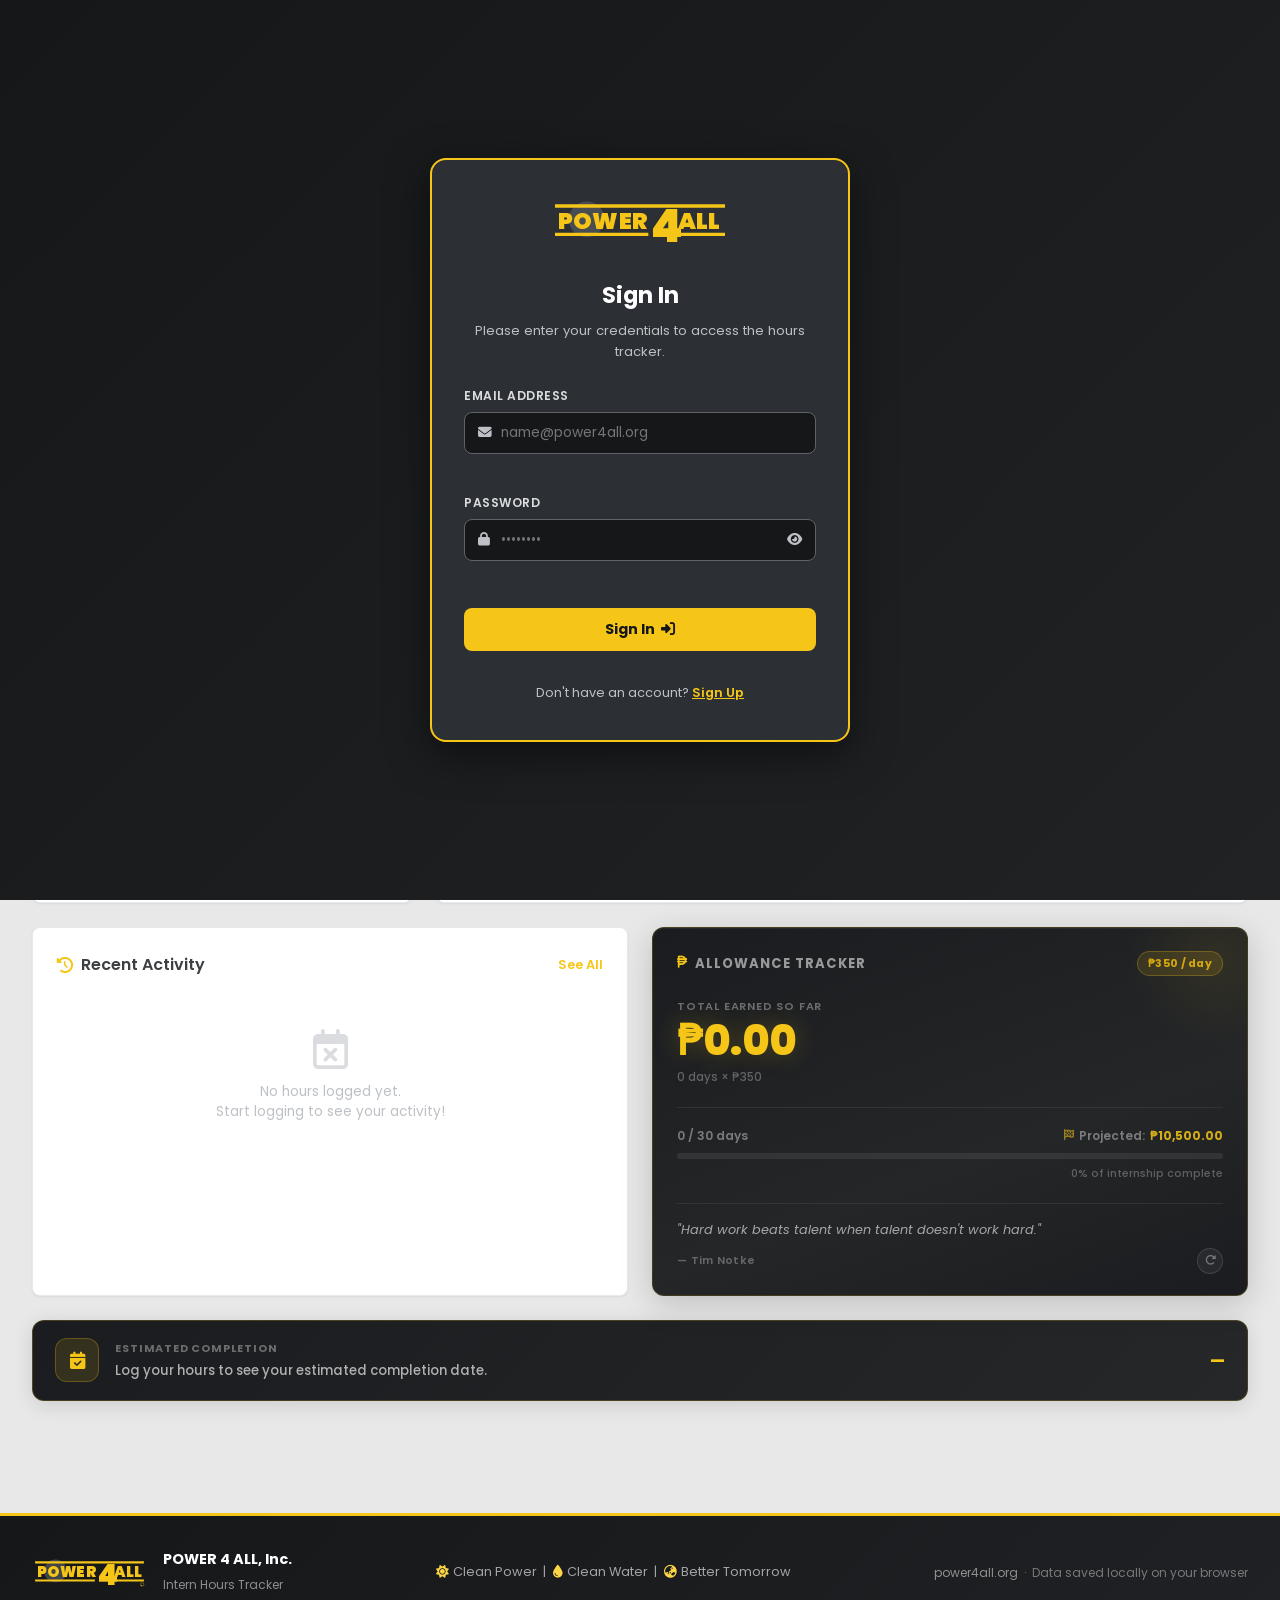
==== commit 8d9ad2e2: "feat: add inline auth field validation, password rules checklist, and shake animation" ====
--- a/index.html
+++ b/index.html
@@ -912,21 +912,31 @@
                 <p id="authSubtitle">Please enter your credentials to access the hours tracker.</p>
             </div>
 
-            <form class="auth-form" onsubmit="handleAuthSubmit(event)">
+            <form class="auth-form" id="authForm" onsubmit="handleAuthSubmit(event)">
                 <div class="auth-group">
                     <label for="authEmail">Email Address</label>
                     <div class="auth-input-wrapper">
                         <i class="fa-solid fa-envelope"></i>
-                        <input type="email" id="authEmail" class="auth-input" required placeholder="name@power4all.org" />
-                    </div>
+                        <input type="email" id="authEmail" class="auth-input" placeholder="name@power4all.org"
+                            oninput="clearAuthFieldError('authEmail')" />
+                    </div>
+                    <span class="auth-field-error" id="authEmailError"></span>
                 </div>
                 
                 <div class="auth-group">
                     <label for="authPass">Password</label>
                     <div class="auth-input-wrapper">
                         <i class="fa-solid fa-lock"></i>
-                        <input type="password" id="authPass" class="auth-input" required placeholder="••••••••" />
+                        <input type="password" id="authPass" class="auth-input" placeholder="••••••••"
+                            oninput="onPasswordInput()" />
                         <i class="fa-solid fa-eye toggle-password" id="togglePasswordIcon" onclick="togglePasswordVisibility()"></i>
+                    </div>
+                    <span class="auth-field-error" id="authPassError"></span>
+                    <!-- Password rules shown only on Sign Up -->
+                    <div class="password-rules" id="passwordRules">
+                        <div class="pw-rule" id="rule-length"><i class="fa-solid fa-circle-xmark"></i> At least 8 characters</div>
+                        <div class="pw-rule" id="rule-upper"><i class="fa-solid fa-circle-xmark"></i> One uppercase letter</div>
+                        <div class="pw-rule" id="rule-number"><i class="fa-solid fa-circle-xmark"></i> One number</div>
                     </div>
                 </div>
 
--- a/styles.css
+++ b/styles.css
@@ -3742,4 +3742,84 @@
 .logout-btn-header:hover {
     background: #d93025;
     color: white;
+}
+
+/* ==================== AUTH VALIDATION UI ==================== */
+
+/* Inline field error text */
+.auth-field-error {
+    display: block;
+    font-size: 0.72rem;
+    font-weight: 500;
+    color: #f87171;
+    min-height: 1rem;
+    padding-left: 2px;
+    opacity: 0;
+    transform: translateY(-4px);
+    transition: opacity 0.2s ease, transform 0.2s ease;
+}
+
+.auth-field-error.visible {
+    opacity: 1;
+    transform: translateY(0);
+}
+
+/* Input border turns red on error */
+.auth-input.input-error {
+    border-color: #f87171 !important;
+    box-shadow: 0 0 0 3px rgba(248, 113, 113, 0.2) !important;
+}
+
+/* Shake animation on form submit fail */
+@keyframes auth-shake {
+    0%, 100% { transform: translateX(0); }
+    15%       { transform: translateX(-8px); }
+    30%       { transform: translateX(8px); }
+    45%       { transform: translateX(-6px); }
+    60%       { transform: translateX(6px); }
+    75%       { transform: translateX(-3px); }
+    90%       { transform: translateX(3px); }
+}
+
+.auth-form.shake {
+    animation: auth-shake 0.45s cubic-bezier(0.36, 0.07, 0.19, 0.97);
+}
+
+/* Password strength rules checklist (Sign Up only) */
+.password-rules {
+    display: none;
+    flex-direction: column;
+    gap: 0.3rem;
+    margin-top: 0.4rem;
+    padding: 0.6rem 0.75rem;
+    background: rgba(255,255,255,0.04);
+    border-radius: var(--radius-md);
+    border: 1px solid var(--gray-700);
+}
+
+.password-rules.visible {
+    display: flex;
+}
+
+.pw-rule {
+    font-size: 0.73rem;
+    color: var(--gray-400);
+    display: flex;
+    align-items: center;
+    gap: 6px;
+    transition: color 0.2s ease;
+}
+
+.pw-rule i {
+    font-size: 0.72rem;
+    color: #f87171;
+    transition: color 0.2s ease;
+}
+
+.pw-rule.passed {
+    color: #4ade80;
+}
+
+.pw-rule.passed i {
+    color: #4ade80;
 }
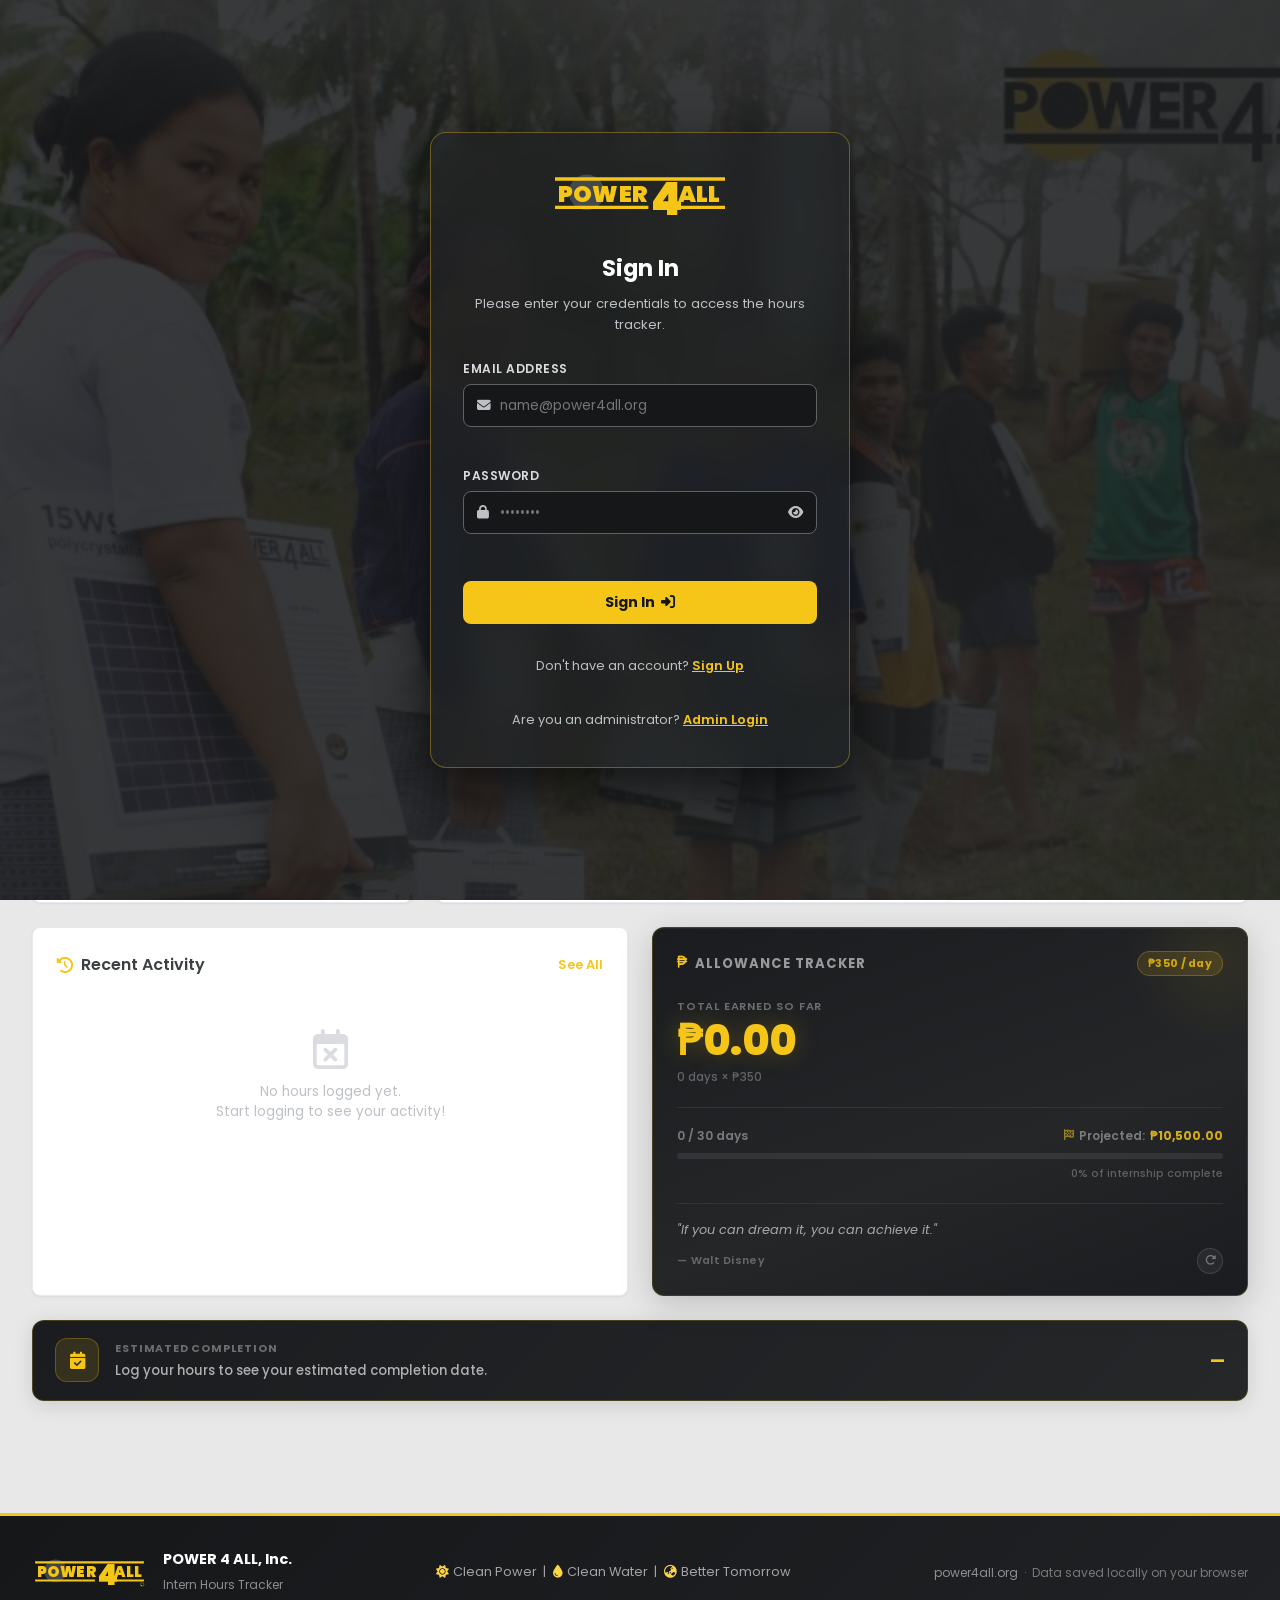
==== commit 2ee22724: "fix: resolve login typing blocker, fix auth mode toggle state machine, and wrap localStorage/session" ====
--- a/index.html
+++ b/index.html
@@ -64,6 +64,9 @@
             <nav class="header-nav">
                 <a href="#dashboard" class="nav-link active" id="nav-dashboard" onclick="showSection('dashboard')">
                     <i class="fa-solid fa-gauge-high"></i> Dashboard
+                </a>
+                <a href="#todo" class="nav-link" id="nav-todo" onclick="showSection('todo')">
+                    <i class="fa-solid fa-list-check"></i> To-Do
                 </a>
                 <a href="#log-hours" class="nav-link" id="nav-log" onclick="showSection('log')">
                     <i class="fa-solid fa-clock"></i> Log Hours
@@ -91,6 +94,7 @@
         <div class="mobile-nav" id="mobileNav">
             <a href="#" class="nav-link" onclick="showSection('dashboard'); closeMobileNav()"><i
                     class="fa-solid fa-gauge-high"></i> Dashboard</a>
+            <a href="#" class="nav-link" onclick="showSection('todo'); closeMobileNav()"><i class="fa-solid fa-list-check"></i> To-Do</a>
             <a href="#" class="nav-link" onclick="showSection('log'); closeMobileNav()"><i
                     class="fa-solid fa-clock"></i> Log Hours</a>
             <a href="#" class="nav-link" onclick="showSection('records'); closeMobileNav()"><i
@@ -527,7 +531,6 @@
                                 <th><i class="fa-solid fa-arrow-right-from-bracket"></i> Time In</th>
                                 <th><i class="fa-solid fa-arrow-right-to-bracket"></i> Time Out</th>
                                 <th class="sortable" onclick="sortRecords('duration')"><i class="fa-solid fa-stopwatch"></i> Duration <i class="fa-solid fa-sort sort-icon" id="sort-duration"></i></th>
-                                <th><i class="fa-solid fa-building"></i> Dept.</th>
                                 <th><i class="fa-solid fa-list-check"></i> Activity</th>
                                 <th class="sortable" onclick="sortRecords('rating')"><i class="fa-solid fa-star"></i> Rating <i class="fa-solid fa-sort sort-icon" id="sort-rating"></i></th>
                                 <th><i class="fa-solid fa-gear"></i> Actions</th>
@@ -665,6 +668,105 @@
                         </button>
                     </div>
                 </div>
+            </div>
+            
+            <!-- Trophy Case / Achievements -->
+            <div class="card trophy-case-card" style="margin-top: 1.5rem;">
+                <div class="card-header-row">
+                    <h3><i class="fa-solid fa-trophy"></i> Trophy Case</h3>
+                    <span class="card-subtitle" id="trophySubtitle">0 / 6 Unlocked</span>
+                </div>
+                <div class="badges-grid" id="badgesGrid">
+                    <!-- Populated by JS -->
+                </div>
+            </div>
+        </section>
+
+        <!-- ===== TO-DO SECTION ===== -->
+        <section class="app-section" id="section-todo">
+            <div class="section-title-row">
+                <h2><i class="fa-solid fa-list-check"></i> To-Do List</h2>
+                <span class="section-desc">Manage your internship tasks and daily goals</span>
+            </div>
+
+            <div class="todo-layout">
+
+                <!-- Add Task Card -->
+                <div class="card todo-add-card">
+                    <h3 class="form-title"><i class="fa-solid fa-plus-circle"></i> Add New Task</h3>
+                    <div class="todo-input-row">
+                        <input type="text" id="todoInput" class="form-input todo-main-input"
+                            placeholder="What do you need to do today?" maxlength="200"
+                            onkeydown="if(event.key==='Enter') addTodoItem()" />
+                    </div>
+                    <div class="todo-meta-row">
+                        <select id="todoPriority" class="form-input todo-select">
+                            <option value="normal">🔵 Normal</option>
+                            <option value="high">🔴 High Priority</option>
+                            <option value="low">⚪ Low Priority</option>
+                        </select>
+                        <select id="todoCategory" class="form-input todo-select">
+                            <option value="general">📋 General</option>
+                            <option value="work">💼 Work Task</option>
+                            <option value="learning">📚 Learning</option>
+                            <option value="admin">🗂️ Admin</option>
+                            <option value="meeting">🤝 Meeting</option>
+                        </select>
+                        <button class="btn btn-primary todo-add-btn" onclick="addTodoItem()">
+                            <i class="fa-solid fa-plus"></i> Add Task
+                        </button>
+                    </div>
+                </div>
+
+                <!-- Stats + Filter Bar -->
+                <div class="todo-stats-bar">
+                    <div class="todo-stat-pill">
+                        <span class="todo-stat-num" id="todoStatTotal">0</span>
+                        <span class="todo-stat-label">Total</span>
+                    </div>
+                    <div class="todo-stat-pill todo-stat-active">
+                        <span class="todo-stat-num" id="todoStatPending">0</span>
+                        <span class="todo-stat-label">Pending</span>
+                    </div>
+                    <div class="todo-stat-pill todo-stat-done">
+                        <span class="todo-stat-num" id="todoStatDone">0</span>
+                        <span class="todo-stat-label">Done</span>
+                    </div>
+                    <div class="todo-progress-wrap">
+                        <div class="todo-progress-bar">
+                            <div class="todo-progress-fill" id="todoProgressFill" style="width:0%"></div>
+                        </div>
+                        <span class="todo-progress-label" id="todoProgressLabel">0% complete</span>
+                    </div>
+                </div>
+
+                <!-- Filter Tabs -->
+                <div class="todo-filter-tabs">
+                    <button class="todo-tab active" id="tab-all" onclick="filterTodos('all')">
+                        <i class="fa-solid fa-bars"></i> All
+                    </button>
+                    <button class="todo-tab" id="tab-pending" onclick="filterTodos('pending')">
+                        <i class="fa-regular fa-circle"></i> Pending
+                    </button>
+                    <button class="todo-tab" id="tab-done" onclick="filterTodos('done')">
+                        <i class="fa-solid fa-circle-check"></i> Done
+                    </button>
+                    <button class="todo-tab todo-tab-danger" onclick="clearDoneTodos()">
+                        <i class="fa-solid fa-broom"></i> Clear Done
+                    </button>
+                </div>
+
+                <!-- Task List -->
+                <div class="card todo-list-card">
+                    <div id="todoList" class="todo-list">
+                        <!-- Populated by JS -->
+                    </div>
+                    <div id="todoEmpty" class="todo-empty-state" style="display:none;">
+                        <i class="fa-solid fa-clipboard-list"></i>
+                        <p>No tasks here!<br>Add your first task above to get started.</p>
+                    </div>
+                </div>
+
             </div>
         </section>
     </main>
@@ -784,6 +886,16 @@
                 <label>Key Learnings</label>
                 <textarea id="editLearning" class="form-input form-textarea" rows="2"></textarea>
             </div>
+            <div class="form-group">
+                <label>Day Rating</label>
+                <div class="mood-selector" id="editMoodSelector">
+                    <button type="button" class="mood-btn edit-mood-btn" data-mood="1" title="Poor">😞</button>
+                    <button type="button" class="mood-btn edit-mood-btn" data-mood="2" title="Okay">😐</button>
+                    <button type="button" class="mood-btn edit-mood-btn" data-mood="3" title="Good">🙂</button>
+                    <button type="button" class="mood-btn edit-mood-btn" data-mood="4" title="Great">😊</button>
+                    <button type="button" class="mood-btn edit-mood-btn" data-mood="5" title="Excellent!">🌟</button>
+                </div>
+            </div>
             <input type="hidden" id="editIndex" />
             <div class="modal-actions">
                 <button class="btn btn-outline" onclick="closeEditModal()">Cancel</button>
@@ -948,7 +1060,11 @@
 
             <div class="auth-toggle">
                 <span id="authToggleMsg">Don't have an account?</span>
-                <a id="authToggleLink" onclick="toggleAuthMode()">Sign Up</a>
+                <a href="javascript:void(0)" id="authToggleLink" onclick="setAuthMode('signup')">Sign Up</a>
+            </div>
+            <div class="auth-toggle" style="margin-top: 10px;">
+                <span style="font-size: 0.8rem; color: var(--gray-400);">Are you an administrator?</span>
+                <a href="javascript:void(0)" onclick="setAuthMode('admin')" id="adminToggleLink" style="font-size: 0.8rem; text-decoration: underline;">Admin Login</a>
             </div>
         </div>
     </div>
--- a/styles.css
+++ b/styles.css
@@ -1528,6 +1528,13 @@
     white-space: nowrap;
 }
 
+.td-day-of-week {
+    font-size: 0.72rem;
+    color: var(--gray-500);
+    font-weight: 500;
+    margin-top: 2px;
+}
+
 .td-time {
     white-space: nowrap;
     color: var(--gray-600);
@@ -3575,7 +3582,8 @@
 .auth-overlay {
     position: fixed;
     inset: 0;
-    background: linear-gradient(135deg, var(--p4a-dark-deep) 0%, var(--p4a-dark) 100%);
+    background: linear-gradient(135deg, rgba(22, 23, 25, 0.85) 0%, rgba(32, 34, 36, 0.9) 100%), url('bg-login.jpg') center/cover no-repeat;
+    backdrop-filter: blur(4px);
     z-index: 99999;
     display: flex;
     align-items: center;
@@ -3587,10 +3595,12 @@
 .auth-container {
     width: 100%;
     max-width: 420px;
-    background: var(--p4a-dark-light);
+    background: rgba(32, 34, 36, 0.65);
+    backdrop-filter: blur(16px);
+    -webkit-backdrop-filter: blur(16px);
     border-radius: var(--radius-xl);
-    border: 2px solid var(--p4a-yellow);
-    box-shadow: 0 12px 40px rgba(0, 0, 0, 0.5);
+    border: 1px solid rgba(245, 197, 24, 0.35);
+    box-shadow: 0 20px 50px rgba(0, 0, 0, 0.6);
     padding: 2.25rem 2rem;
     display: flex;
     flex-direction: column;
@@ -3652,6 +3662,7 @@
     left: 0.9rem;
     color: var(--gray-400);
     font-size: 0.85rem;
+    pointer-events: none;
 }
 
 .auth-input-wrapper i.toggle-password {
@@ -3659,6 +3670,7 @@
     right: 0.9rem;
     cursor: pointer;
     transition: var(--transition);
+    pointer-events: auto;
 }
 
 .auth-input-wrapper i.toggle-password:hover {
@@ -3822,4 +3834,566 @@
 
 .pw-rule.passed i {
     color: #4ade80;
+}
+
+/* ==================== TO-DO FEATURE ==================== */
+.todo-layout {
+    display: flex;
+    flex-direction: column;
+    gap: 1.2rem;
+}
+
+/* Add Task Card */
+.todo-add-card {
+    border-left: 4px solid var(--p4a-yellow);
+}
+
+.todo-add-card .form-title {
+    font-size: 1rem;
+    font-weight: 600;
+    color: var(--gray-800);
+    display: flex;
+    align-items: center;
+    gap: 8px;
+    margin-bottom: 1rem;
+}
+
+.todo-add-card .form-title i {
+    color: var(--p4a-yellow-dark);
+}
+
+.todo-input-row {
+    margin-bottom: 0.75rem;
+}
+
+.todo-main-input {
+    width: 100%;
+    font-size: 1rem;
+    padding: 0.75rem 1rem;
+    border: 2px solid var(--gray-200);
+    border-radius: var(--radius-md);
+    transition: var(--transition);
+    background: var(--gray-50);
+}
+
+.todo-main-input:focus {
+    outline: none;
+    border-color: var(--p4a-yellow);
+    background: var(--white);
+    box-shadow: 0 0 0 3px rgba(245, 197, 24, 0.15);
+}
+
+.todo-meta-row {
+    display: flex;
+    gap: 0.75rem;
+    align-items: center;
+    flex-wrap: wrap;
+}
+
+.todo-select {
+    flex: 1;
+    min-width: 140px;
+    font-size: 0.85rem;
+    padding: 0.55rem 0.9rem;
+}
+
+.todo-add-btn {
+    flex-shrink: 0;
+    white-space: nowrap;
+}
+
+/* Stats Bar */
+.todo-stats-bar {
+    display: flex;
+    align-items: center;
+    gap: 1rem;
+    flex-wrap: wrap;
+    background: var(--white);
+    border: 1px solid var(--gray-200);
+    border-radius: var(--radius-md);
+    padding: 1rem 1.25rem;
+    box-shadow: var(--shadow-sm);
+    width: 50%;
+    margin: 0 auto;
+}
+
+.todo-stat-pill {
+    display: flex;
+    flex-direction: column;
+    align-items: center;
+    min-width: 56px;
+    padding: 0.3rem 0.8rem;
+    border-radius: var(--radius-md);
+    background: var(--gray-50);
+    border: 1px solid var(--gray-200);
+}
+
+.todo-stat-active {
+    background: rgba(245, 197, 24, 0.08);
+    border-color: rgba(245, 197, 24, 0.35);
+}
+
+.todo-stat-done {
+    background: rgba(34, 197, 94, 0.07);
+    border-color: rgba(34, 197, 94, 0.3);
+}
+
+.todo-stat-num {
+    font-size: 1.4rem;
+    font-weight: 700;
+    color: var(--gray-800);
+    line-height: 1;
+}
+
+.todo-stat-active .todo-stat-num {
+    color: var(--p4a-yellow-dark);
+}
+
+.todo-stat-done .todo-stat-num {
+    color: #16a34a;
+}
+
+.todo-stat-label {
+    font-size: 0.68rem;
+    font-weight: 600;
+    text-transform: uppercase;
+    letter-spacing: 0.5px;
+    color: var(--gray-600);
+    margin-top: 2px;
+}
+
+.todo-progress-wrap {
+    flex: 1;
+    min-width: 160px;
+    display: flex;
+    flex-direction: column;
+    gap: 6px;
+}
+
+.todo-progress-bar {
+    height: 8px;
+    background: var(--gray-100);
+    border-radius: 99px;
+    overflow: hidden;
+}
+
+.todo-progress-fill {
+    height: 100%;
+    background: linear-gradient(90deg, var(--p4a-yellow-dark), var(--p4a-yellow-light));
+    border-radius: 99px;
+    transition: width 0.5s cubic-bezier(0.4, 0, 0.2, 1);
+}
+
+.todo-progress-label {
+    font-size: 0.75rem;
+    font-weight: 600;
+    color: var(--gray-600);
+    text-align: right;
+}
+
+/* Filter Tabs */
+.todo-filter-tabs {
+    display: flex;
+    gap: 0.5rem;
+    flex-wrap: wrap;
+    align-items: center;
+    width: 50%;
+    margin: 0 auto;
+}
+
+.todo-tab {
+    display: flex;
+    align-items: center;
+    gap: 6px;
+    padding: 0.45rem 1.1rem;
+    border-radius: 50px;
+    font-size: 0.82rem;
+    font-weight: 600;
+    border: 1.5px solid var(--gray-200);
+    background: var(--white);
+    color: var(--gray-600);
+    transition: var(--transition);
+    cursor: pointer;
+}
+
+.todo-tab:hover {
+    border-color: var(--p4a-yellow);
+    color: var(--p4a-yellow-dark);
+    background: var(--p4a-yellow-pale);
+}
+
+.todo-tab.active {
+    background: var(--p4a-dark);
+    border-color: var(--p4a-dark);
+    color: var(--p4a-yellow);
+}
+
+.todo-tab-danger {
+    margin-left: auto;
+    border-color: rgba(217, 48, 37, 0.3);
+    color: var(--danger);
+}
+
+.todo-tab-danger:hover {
+    background: var(--danger-light);
+    border-color: var(--danger);
+    color: var(--danger);
+}
+
+/* Task List Card */
+.todo-list-card {
+    padding: 0;
+    overflow: hidden;
+    width: 50%;
+    margin: 0 auto;
+}
+
+.todo-list {
+    display: flex;
+    flex-direction: column;
+}
+
+/* Individual Task Item */
+.todo-item {
+    display: flex;
+    align-items: flex-start;
+    gap: 1rem;
+    padding: 1rem 1.25rem;
+    border-bottom: 1px solid var(--gray-100);
+    transition: var(--transition);
+    position: relative;
+    animation: slideInTodo 0.25s ease;
+}
+
+@keyframes slideInTodo {
+    from { opacity: 0; transform: translateY(-8px); }
+    to   { opacity: 1; transform: translateY(0); }
+}
+
+.todo-item:last-child {
+    border-bottom: none;
+}
+
+.todo-item:hover {
+    background: var(--gray-50);
+}
+
+/* Priority left border accent */
+.todo-item.priority-high {
+    border-left: 3px solid #ef4444;
+}
+
+.todo-item.priority-normal {
+    border-left: 3px solid var(--p4a-yellow);
+}
+
+.todo-item.priority-low {
+    border-left: 3px solid var(--gray-300);
+}
+
+/* Done state */
+.todo-item.todo-done {
+    background: #f9fafb;
+    opacity: 0.75;
+}
+
+/* Check button */
+.todo-check-btn {
+    flex-shrink: 0;
+    width: 28px;
+    height: 28px;
+    border-radius: 50%;
+    border: none;
+    background: transparent;
+    color: var(--gray-400);
+    font-size: 1.25rem;
+    display: flex;
+    align-items: center;
+    justify-content: center;
+    transition: var(--transition);
+    margin-top: 1px;
+    padding: 0;
+}
+
+.todo-check-btn:hover {
+    color: var(--p4a-yellow-dark);
+    transform: scale(1.15);
+}
+
+.todo-item.todo-done .todo-check-btn {
+    color: #16a34a;
+}
+
+/* Task body */
+.todo-item-body {
+    flex: 1;
+    min-width: 0;
+    display: flex;
+    flex-direction: column;
+    gap: 6px;
+}
+
+.todo-item-text {
+    font-size: 0.95rem;
+    font-weight: 500;
+    color: var(--gray-800);
+    line-height: 1.45;
+    word-break: break-word;
+    transition: var(--transition);
+}
+
+.todo-text-done {
+    text-decoration: line-through;
+    color: var(--gray-400);
+    font-weight: 400;
+}
+
+/* Meta tags row */
+.todo-item-meta {
+    display: flex;
+    align-items: center;
+    gap: 6px;
+    flex-wrap: wrap;
+}
+
+.todo-cat-tag,
+.todo-pri-tag,
+.todo-date-tag,
+.todo-done-tag {
+    display: inline-flex;
+    align-items: center;
+    gap: 3px;
+    padding: 2px 8px;
+    border-radius: 50px;
+    font-size: 0.7rem;
+    font-weight: 600;
+    letter-spacing: 0.3px;
+}
+
+.todo-cat-tag {
+    background: rgba(100, 116, 139, 0.08);
+    color: var(--gray-600);
+    border: 1px solid var(--gray-200);
+}
+
+.todo-pri-tag.priority-high {
+    background: rgba(239, 68, 68, 0.08);
+    color: #dc2626;
+    border: 1px solid rgba(239, 68, 68, 0.25);
+}
+
+.todo-pri-tag.priority-normal {
+    background: rgba(245, 197, 24, 0.1);
+    color: var(--p4a-yellow-dark);
+    border: 1px solid rgba(245, 197, 24, 0.3);
+}
+
+.todo-pri-tag.priority-low {
+    background: var(--gray-100);
+    color: var(--gray-500);
+    border: 1px solid var(--gray-200);
+}
+
+.todo-date-tag {
+    background: transparent;
+    color: var(--gray-400);
+    font-weight: 400;
+}
+
+.todo-done-tag {
+    background: rgba(22, 163, 74, 0.08);
+    color: #15803d;
+    border: 1px solid rgba(22, 163, 74, 0.25);
+}
+
+/* Delete button */
+.todo-delete-btn {
+    flex-shrink: 0;
+    width: 28px;
+    height: 28px;
+    border-radius: var(--radius-sm);
+    border: none;
+    background: transparent;
+    color: var(--gray-300);
+    font-size: 0.82rem;
+    display: flex;
+    align-items: center;
+    justify-content: center;
+    transition: var(--transition);
+    opacity: 0;
+    margin-top: 2px;
+}
+
+.todo-item:hover .todo-delete-btn {
+    opacity: 1;
+}
+
+.todo-delete-btn:hover {
+    background: var(--danger-light);
+    color: var(--danger);
+}
+
+/* Empty state */
+.todo-empty-state {
+    display: flex;
+    flex-direction: column;
+    align-items: center;
+    justify-content: center;
+    gap: 0.75rem;
+    padding: 3rem 1.5rem;
+    color: var(--gray-400);
+    text-align: center;
+}
+
+.todo-empty-state i {
+    font-size: 2.8rem;
+    color: var(--gray-300);
+}
+
+.todo-empty-state p {
+    font-size: 0.9rem;
+    line-height: 1.6;
+}
+
+/* ==================== TROPHY CASE ==================== */
+.trophy-case-card {
+    border-top: 4px solid var(--p4a-yellow);
+}
+
+.badges-grid {
+    display: grid;
+    grid-template-columns: repeat(auto-fill, minmax(140px, 1fr));
+    gap: 1.25rem;
+    padding-top: 0.5rem;
+}
+
+.badge-item {
+    display: flex;
+    flex-direction: column;
+    align-items: center;
+    text-align: center;
+    padding: 1.25rem 1rem;
+    border-radius: var(--radius-lg);
+    background: var(--white);
+    border: 2px solid var(--gray-200);
+    transition: var(--transition);
+    position: relative;
+    overflow: hidden;
+}
+
+.badge-item.locked {
+    filter: grayscale(100%);
+    opacity: 0.6;
+    background: var(--gray-50);
+}
+
+.badge-item.unlocked {
+    border-color: var(--p4a-yellow);
+    box-shadow: 0 4px 15px rgba(245, 197, 24, 0.15);
+    background: linear-gradient(145deg, #ffffff, #fffdf5);
+    animation: badgeUnlock 0.6s cubic-bezier(0.175, 0.885, 0.32, 1.275);
+}
+
+@keyframes badgeUnlock {
+    0% { transform: scale(0.8); opacity: 0; }
+    50% { transform: scale(1.1); }
+    100% { transform: scale(1); opacity: 1; }
+}
+
+.badge-icon-wrap {
+    width: 60px;
+    height: 60px;
+    border-radius: 50%;
+    display: flex;
+    align-items: center;
+    justify-content: center;
+    font-size: 1.8rem;
+    margin-bottom: 0.75rem;
+    background: var(--gray-200);
+    color: var(--gray-500);
+    transition: var(--transition);
+}
+
+.badge-item.unlocked .badge-icon-wrap {
+    background: linear-gradient(135deg, var(--p4a-yellow-light), var(--p4a-yellow-dark));
+    color: var(--white);
+    box-shadow: 0 4px 10px rgba(245, 197, 24, 0.3);
+}
+
+.badge-title {
+    font-size: 0.85rem;
+    font-weight: 700;
+    color: var(--gray-800);
+    margin-bottom: 0.25rem;
+}
+
+.badge-desc {
+    font-size: 0.7rem;
+    color: var(--gray-500);
+    line-height: 1.3;
+}
+
+.badge-date {
+    margin-top: 0.5rem;
+    font-size: 0.65rem;
+    font-weight: 600;
+    color: var(--p4a-green);
+    display: none;
+}
+
+.badge-item.unlocked .badge-date {
+    display: block;
+}
+
+/* Responsive */
+@media (max-width: 600px) {
+    .todo-meta-row {
+        flex-direction: column;
+        align-items: stretch;
+    }
+
+    .todo-select {
+        width: 100%;
+    }
+
+    .todo-add-btn {
+        width: 100%;
+        justify-content: center;
+    }
+
+    .todo-stats-bar, .todo-filter-tabs, .todo-list-card {
+        width: 100%;
+    }
+
+    .todo-stats-bar {
+        gap: 0.75rem;
+    }
+
+    .todo-tab-danger {
+        margin-left: 0;
+    }
+}
+
+/* ==================== ADMIN PORTAL STYLES ==================== */
+.admin-dashboard .stat-card {
+    background: var(--white);
+    border: 1px solid var(--gray-200);
+}
+
+.admin-dashboard .card-dark {
+    background: var(--gray-800);
+    border: 1px solid var(--gray-700);
+    color: var(--white);
+}
+
+.admin-dashboard .card-dark .stat-label {
+    color: var(--gray-300);
+}
+
+.admin-dashboard .card-dark .stat-value {
+    color: var(--white);
+}
+
+#adminInternDetailsContent .record-report-detail-row {
+    padding: 0.5rem 0;
 }
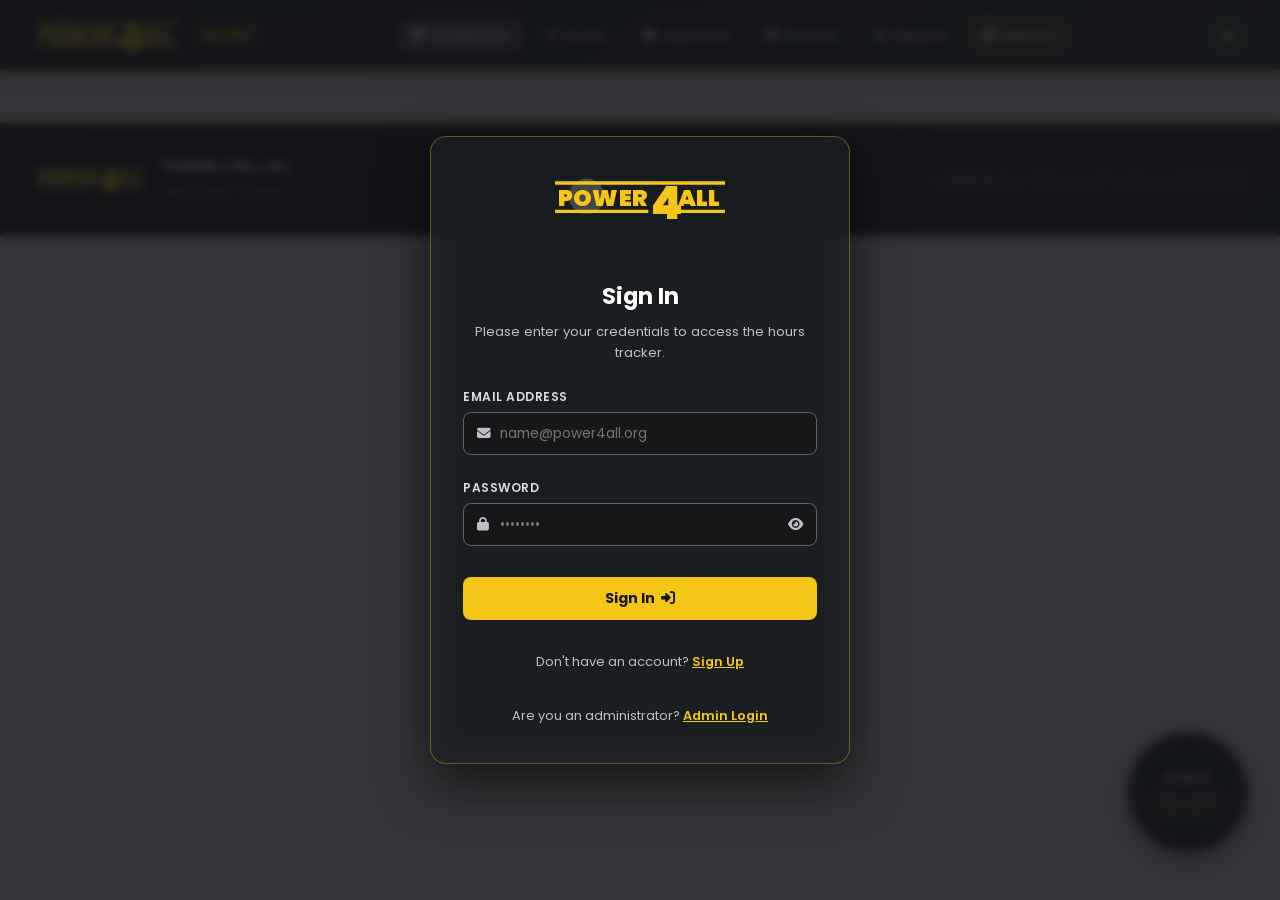
==== commit 176d6cf5: "feat: implement backend API, account management, and restructure directories" ====
--- a/index.html
+++ b/index.html
@@ -19,7 +19,7 @@
     <!-- Font Awesome Icons -->
     <link rel="stylesheet" href="https://cdnjs.cloudflare.com/ajax/libs/font-awesome/6.5.0/css/all.min.css" />
 
-    <link rel="stylesheet" href="styles.css" />
+    <link rel="stylesheet" href="css/styles.css" />
 </head>
 
 <body>
@@ -82,6 +82,12 @@
                 </a>
             </nav>
             <div style="display:flex; align-items:center; gap:12px;">
+                <button class="logout-btn-header" onclick="exportData()" title="Export Backup" id="exportBtn" style="background: rgba(30, 215, 96, 0.1); color: var(--p4a-green); border-color: rgba(30, 215, 96, 0.3);">
+                    <i class="fa-solid fa-download"></i>
+                </button>
+                <button class="logout-btn-header" onclick="unhideWidget()" title="Show Timer" id="showWidgetBtn" style="display:none; background: rgba(245, 197, 24, 0.1); color: var(--p4a-yellow); border-color: rgba(245, 197, 24, 0.3);">
+                    <i class="fa-solid fa-clock"></i>
+                </button>
                 <button class="logout-btn-header" onclick="logout()" title="Logout" id="logoutBtn" style="display:none;">
                     <i class="fa-solid fa-right-from-bracket"></i>
                 </button>
@@ -188,10 +194,16 @@
                 <div class="card profile-card">
                     <div class="profile-header">
                         <h3><i class="fa-solid fa-user-tie"></i> My Profile</h3>
-                        <button class="icon-btn icon-btn-edit" id="editProfileBtn" onclick="toggleProfileEdit()"
-                            title="Edit Profile">
-                            <i class="fa-solid fa-pen"></i>
-                        </button>
+                        <div style="display:flex; gap:0.5rem;">
+                            <input type="file" id="importFileInput" accept=".json" style="display:none;" onchange="importData(event)">
+                            <button class="icon-btn icon-btn-edit" style="color:var(--p4a-green);" onclick="document.getElementById('importFileInput').click()" title="Import Backup">
+                                <i class="fa-solid fa-upload"></i>
+                            </button>
+                            <button class="icon-btn icon-btn-edit" id="editProfileBtn" onclick="toggleProfileEdit()"
+                                title="Edit Profile">
+                                <i class="fa-solid fa-pen"></i>
+                            </button>
+                        </div>
                     </div>
 
                     <!-- View Mode -->
@@ -218,8 +230,8 @@
                             <input type="text" id="profName" class="form-input" placeholder="Enter your name..." />
                         </div>
                         <div class="form-group">
-                            <label for="profDeptInput">Department</label>
-                            <select id="profDeptInput" class="form-input">
+                            <label for="profDept">Department</label>
+                            <select id="profDept" class="form-input">
                                 <option value="Engineering">Engineering</option>
                                 <option value="Intelligent Systems">Intelligent Systems</option>
                                 <option value="Operations">Operations</option>
@@ -1024,7 +1036,7 @@
                 <p id="authSubtitle">Please enter your credentials to access the hours tracker.</p>
             </div>
 
-            <form class="auth-form" id="authForm" onsubmit="handleAuthSubmit(event)">
+            <form class="auth-form active" id="authForm" onsubmit="handleAuthSubmit(event)">
                 <div class="auth-group">
                     <label for="authEmail">Email Address</label>
                     <div class="auth-input-wrapper">
@@ -1069,7 +1081,33 @@
         </div>
     </div>
 
-    <script src="script.js"></script>
+    <!-- ===================== CIRCULAR FLOATING WIDGET ===================== -->
+    <div class="circular-widget-container" id="countdownWidget">
+        <!-- The form that slides out on hover/click -->
+        <div class="circular-widget-panel" id="widgetPanel">
+            <label for="widgetTimeIn">Time In:</label>
+            <input type="time" id="widgetTimeIn" class="form-input" value="08:00" onchange="updateWidgetTarget()" />
+            <div class="widget-calc">Out: <strong id="widgetTimeOutTarget">17:00</strong></div>
+            <button class="btn btn-outline" style="margin-top: 0.5rem; font-size: 0.7rem; padding: 0.3rem; color: #ff6b6b; border-color: rgba(255,107,107,0.3); width: 100%;" onclick="hideWidget()">
+                <i class="fa-solid fa-eye-slash"></i> Hide
+            </button>
+        </div>
+
+        <!-- The main circular timer -->
+        <div class="circular-widget-core" onclick="toggleWidgetPanel()">
+            <svg viewBox="0 0 100 100" class="widget-svg">
+                <circle cx="50" cy="50" r="46" class="widget-svg-bg"></circle>
+                <circle cx="50" cy="50" r="46" class="widget-svg-fill" id="widgetProgressCircle"></circle>
+            </svg>
+            <div class="circular-widget-content">
+                <div class="circular-widget-title" id="widgetHeaderTitle">LEFT</div>
+                <div class="circular-widget-time" id="widgetCountdown">00:00:00</div>
+            </div>
+        </div>
+    </div>
+
+    <!-- Scripts -->
+    <script src="js/script.js"></script>
 </body>
 
 </html>
--- a/css/styles.css
+++ b/css/styles.css
@@ -0,0 +1,4637 @@
+/* ====================================================
+   POWER 4 ALL - Internship Hours Tracker
+   Styles — Matching P4A Brand: Green, Yellow, Clean
+   ==================================================== */
+
+/* ==================== CSS VARIABLES ==================== */
+:root {
+    /* P4A Logo Brand Colors: White, Black, Yellow, Gray */
+    --p4a-dark: #202224;
+    /* Logo dark background */
+    --p4a-dark-light: #2c2f33;
+    /* Lighter dark gray */
+    --p4a-dark-deep: #161719;
+    /* Deep black-gray */
+
+    --p4a-yellow: #f5c518;
+    /* Signature P4A Yellow */
+    --p4a-yellow-dark: #d1a60e;
+    /* Darker yellow for text/active states */
+    --p4a-yellow-light: #fcd647;
+    /* Bright highlight yellow */
+    --p4a-yellow-pale: #fffbf0;
+    /* Muted cream/yellow tint */
+
+    --p4a-green: #f5c518;
+    /* Remap legacy green references to brand yellow */
+    --p4a-green-dark: #d1a60e;
+    --p4a-green-light: #fcd647;
+    --p4a-green-pale: #fffbf0;
+
+    --p4a-blue: #70757a;
+    /* Remap legacy blue to slate gray */
+    --p4a-blue-light: #9aa0a6;
+    --p4a-blue-pale: #f1f3f4;
+
+    /* Neutral Palette */
+    --white: #ffffff;
+    --gray-50: #eef1f7;
+    --gray-100: #f1f3f4;
+    --gray-200: #e8eaed;
+    --gray-300: #dadce0;
+    --gray-400: #bdc1c6;
+    --gray-600: #70757a;
+    --gray-700: #5f6368;
+    --gray-800: #3c4043;
+    --gray-900: #202124;
+
+    /* Functional */
+    --danger: #d93025;
+    --danger-light: #fce8e6;
+    --success: #f5c518;
+    /* Yellow/Gold completion */
+
+    /* Typography */
+    --font-main: 'Poppins', sans-serif;
+
+    /* Spacing / Border Radius */
+    --radius-sm: 4px;
+    --radius-md: 8px;
+    --radius-lg: 12px;
+    --radius-xl: 16px;
+
+    /* Shadows (Crisp and professional) */
+    --shadow-sm: 0 1px 3px rgba(0, 0, 0, 0.05), 0 1px 2px rgba(0, 0, 0, 0.02);
+    --shadow-md: 0 4px 12px rgba(0, 0, 0, 0.05), 0 2px 4px rgba(0, 0, 0, 0.02);
+    --shadow-lg: 0 10px 20px rgba(0, 0, 0, 0.05), 0 3px 6px rgba(0, 0, 0, 0.02);
+
+    /* Transitions */
+    --transition: all 0.25s cubic-bezier(0.4, 0, 0.2, 1);
+    --transition-slow: all 0.5s cubic-bezier(0.4, 0, 0.2, 1);
+
+    /* Layout */
+    --header-height: 70px;
+}
+
+/* ==================== RESET & BASE ==================== */
+*,
+*::before,
+*::after {
+    box-sizing: border-box;
+    margin: 0;
+    padding: 0;
+}
+
+html {
+    scroll-behavior: smooth;
+}
+
+body {
+    font-family: var(--font-main);
+    background: #e8e8e8;
+    color: var(--gray-800);
+    line-height: 1.6;
+    min-height: 100vh;
+    overflow-x: hidden;
+}
+
+a {
+    color: var(--p4a-green);
+    text-decoration: none;
+    transition: var(--transition);
+}
+
+a:hover {
+    color: var(--p4a-green-dark);
+}
+
+button {
+    cursor: pointer;
+    font-family: var(--font-main);
+}
+
+input,
+select,
+textarea {
+    font-family: var(--font-main);
+}
+
+ul {
+    list-style: none;
+}
+
+/* ==================== SCROLLBAR ==================== */
+::-webkit-scrollbar {
+    width: 6px;
+    height: 6px;
+}
+
+::-webkit-scrollbar-track {
+    background: var(--gray-100);
+}
+
+::-webkit-scrollbar-thumb {
+    background: var(--p4a-green);
+    border-radius: 99px;
+}
+
+/* ==================== HEADER ==================== */
+#header {
+    position: sticky;
+    top: 0;
+    z-index: 1000;
+    background: linear-gradient(135deg, var(--p4a-dark-deep) 0%, var(--p4a-dark-light) 100%);
+    border-bottom: 2px solid var(--p4a-yellow);
+    box-shadow: 0 4px 20px rgba(0, 0, 0, 0.25);
+    backdrop-filter: blur(12px);
+}
+
+.header-inner {
+    display: flex;
+    align-items: center;
+    justify-content: space-between;
+    padding: 0 2rem;
+    height: var(--header-height);
+    max-width: 1400px;
+    margin: 0 auto;
+    gap: 1rem;
+}
+
+/* Logo */
+.logo-area {
+    display: flex;
+    align-items: center;
+    gap: 8px;
+    flex-shrink: 0;
+}
+
+.logo-badge-text {
+    font-size: 0.65rem;
+    font-weight: 700;
+    text-transform: uppercase;
+    letter-spacing: 1.2px;
+    background: rgba(245, 197, 24, 0.15);
+    color: var(--p4a-yellow);
+    padding: 3px 8px;
+    border-radius: 6px;
+    border: 1px solid rgba(245, 197, 24, 0.3);
+    margin-left: 4px;
+    display: inline-block;
+}
+
+/* Header Nav */
+.header-nav {
+    display: flex;
+    gap: 0.25rem;
+    align-items: center;
+}
+
+.header-nav .nav-link {
+    display: flex;
+    align-items: center;
+    gap: 6px;
+    padding: 0.45rem 1rem;
+    border-radius: 50px;
+    color: rgba(255, 255, 255, 0.8);
+    font-size: 0.82rem;
+    font-weight: 500;
+    transition: var(--transition);
+    white-space: nowrap;
+}
+
+.header-nav .nav-link:hover,
+.header-nav .nav-link.active {
+    background: rgba(255, 255, 255, 0.2);
+    color: var(--white);
+    backdrop-filter: blur(8px);
+}
+
+.menu-toggle {
+    display: none;
+    background: rgba(255, 255, 255, 0.15);
+    border: 1px solid rgba(255, 255, 255, 0.2);
+    color: var(--white);
+    width: 40px;
+    height: 40px;
+    border-radius: 10px;
+    font-size: 1.1rem;
+    align-items: center;
+    justify-content: center;
+    transition: var(--transition);
+}
+
+.menu-toggle:hover {
+    background: rgba(255, 255, 255, 0.25);
+}
+
+/* Mobile Nav */
+.mobile-nav {
+    display: none;
+    flex-direction: column;
+    padding: 0.5rem 1.5rem 1rem;
+    gap: 0.25rem;
+    border-top: 1px solid rgba(255, 255, 255, 0.15);
+}
+
+.mobile-nav.open {
+    display: flex;
+}
+
+.mobile-nav .nav-link {
+    display: flex;
+    align-items: center;
+    gap: 8px;
+    padding: 0.6rem 1rem;
+    border-radius: var(--radius-sm);
+    color: rgba(255, 255, 255, 0.85);
+    font-size: 0.9rem;
+    font-weight: 500;
+    transition: var(--transition);
+}
+
+.mobile-nav .nav-link:hover {
+    background: rgba(255, 255, 255, 0.15);
+    color: white;
+}
+
+/* ==================== HERO BANNER ==================== */
+.hero-banner {
+    background: linear-gradient(135deg, var(--p4a-dark-deep) 0%, var(--p4a-dark) 50%, var(--p4a-dark-light) 100%);
+    color: white;
+    padding: 4rem 2rem 5rem;
+    display: flex;
+    align-items: center;
+    justify-content: space-between;
+    gap: 3rem;
+    position: relative;
+    overflow: hidden;
+    min-height: 320px;
+    border-bottom: 4px solid var(--p4a-yellow);
+}
+
+.hero-banner::before {
+    content: '';
+    position: absolute;
+    inset: 0;
+    background: url("data:image/svg+xml,%3Csvg width='60' height='60' viewBox='0 0 60 60' xmlns='http://www.w3.org/2000/svg'%3E%3Cg fill='none' fill-rule='evenodd'%3E%3Cg fill='%23ffffff' fill-opacity='0.04'%3E%3Cpath d='M36 34v-4h-2v4h-4v2h4v4h2v-4h4v-2h-4zm0-30V0h-2v4h-4v2h4v4h2V6h4V4h-4zM6 34v-4H4v4H0v2h4v4h2v-4h4v-2H6zM6 4V0H4v4H0v2h4v4h2V6h4V4H6z'/%3E%3C/g%3E%3C/g%3E%3C/svg%3E") repeat;
+    pointer-events: none;
+}
+
+.hero-particles {
+    position: absolute;
+    inset: 0;
+    pointer-events: none;
+}
+
+.hero-particle {
+    position: absolute;
+    border-radius: 50%;
+    background: rgba(255, 255, 255, 0.1);
+    animation: float-particle linear infinite;
+}
+
+@keyframes float-particle {
+    0% {
+        transform: translateY(100%) scale(0);
+        opacity: 0;
+    }
+
+    10% {
+        opacity: 1;
+    }
+
+    90% {
+        opacity: 1;
+    }
+
+    100% {
+        transform: translateY(-100vh) scale(1);
+        opacity: 0;
+    }
+}
+
+.hero-content {
+    position: relative;
+    z-index: 2;
+    max-width: 560px;
+}
+
+.hero-badge {
+    display: inline-flex;
+    align-items: center;
+    gap: 6px;
+    background: rgba(245, 166, 35, 0.25);
+    border: 1px solid rgba(245, 166, 35, 0.5);
+    color: var(--p4a-yellow-light);
+    padding: 0.3rem 0.9rem;
+    border-radius: 50px;
+    font-size: 0.78rem;
+    font-weight: 600;
+    letter-spacing: 0.5px;
+    text-transform: uppercase;
+    margin-bottom: 1rem;
+    animation: fadeInDown 0.6s ease;
+}
+
+.hero-content h1 {
+    font-size: clamp(2rem, 4vw, 3.2rem);
+    font-weight: 800;
+    line-height: 1.15;
+    margin-bottom: 1rem;
+    animation: fadeInUp 0.6s ease 0.1s both;
+}
+
+.hero-accent {
+    color: var(--p4a-yellow);
+}
+
+.hero-content p {
+    font-size: 1rem;
+    color: rgba(255, 255, 255, 0.85);
+    margin-bottom: 1.5rem;
+    animation: fadeInUp 0.6s ease 0.25s both;
+}
+
+.hero-mission-tags {
+    display: flex;
+    gap: 0.7rem;
+    flex-wrap: wrap;
+    animation: fadeInUp 0.6s ease 0.3s both;
+}
+
+.hero-mission-tags span {
+    display: flex;
+    align-items: center;
+    gap: 5px;
+    background: rgba(255, 255, 255, 0.15);
+    border: 1px solid rgba(255, 255, 255, 0.25);
+    padding: 0.3rem 0.8rem;
+    border-radius: 50px;
+    font-size: 0.8rem;
+    font-weight: 500;
+    backdrop-filter: blur(8px);
+}
+
+/* Hero Progress Ring */
+.hero-visual {
+    position: relative;
+    z-index: 2;
+    flex-shrink: 0;
+    animation: fadeInRight 0.7s ease 0.4s both;
+}
+
+.progress-ring-hero {
+    position: relative;
+    width: 180px;
+    height: 180px;
+}
+
+.ring-svg {
+    width: 180px;
+    height: 180px;
+    transform: rotate(-90deg);
+}
+
+.ring-bg {
+    fill: none;
+    stroke: rgba(255, 255, 255, 0.1);
+    stroke-width: 8;
+}
+
+.ring-fill {
+    fill: none;
+    stroke: url(#ringGradient);
+    stroke: var(--p4a-yellow);
+    stroke-width: 8;
+    stroke-linecap: round;
+    stroke-dasharray: 502;
+    stroke-dashoffset: 502;
+    transition: stroke-dashoffset 1.2s cubic-bezier(0.4, 0, 0.2, 1);
+    filter: drop-shadow(0 0 4px rgba(245, 197, 24, 0.4));
+}
+
+.ring-center {
+    position: absolute;
+    inset: 0;
+    display: flex;
+    flex-direction: column;
+    align-items: center;
+    justify-content: center;
+    text-align: center;
+}
+
+.ring-percent {
+    font-size: 2.4rem;
+    font-weight: 800;
+    color: white;
+    line-height: 1;
+}
+
+.ring-label {
+    font-size: 0.72rem;
+    color: rgba(255, 255, 255, 0.7);
+    font-weight: 500;
+    text-transform: uppercase;
+    letter-spacing: 1px;
+}
+
+/* ==================== MAIN CONTAINER ==================== */
+.main-container {
+    max-width: 1400px;
+    margin: 0 auto;
+    padding: 2rem 2rem 4rem;
+}
+
+/* ==================== SECTIONS ==================== */
+.app-section {
+    display: none;
+    animation: fadeInUp 0.4s ease;
+}
+
+.app-section.active {
+    display: block;
+}
+
+.section-title-row {
+    display: flex;
+    align-items: center;
+    justify-content: space-between;
+    margin-bottom: 1.5rem;
+    flex-wrap: wrap;
+    gap: 1rem;
+}
+
+.section-title-row h2 {
+    font-size: 1.5rem;
+    font-weight: 700;
+    color: var(--gray-800);
+    display: flex;
+    align-items: center;
+    gap: 10px;
+}
+
+.section-title-row h2 i {
+    color: var(--p4a-green);
+}
+
+.section-date,
+.section-desc {
+    color: var(--gray-400);
+    font-size: 0.85rem;
+}
+
+/* ==================== CARDS ==================== */
+.card {
+    background: var(--white);
+    border-radius: var(--radius-md);
+    padding: 1.5rem;
+    box-shadow: var(--shadow-sm);
+    border: 1px solid var(--gray-200);
+    transition: var(--transition);
+}
+
+.card:hover {
+    box-shadow: var(--shadow-md);
+    border-color: var(--gray-300);
+}
+
+.card-header-row {
+    display: flex;
+    align-items: center;
+    justify-content: space-between;
+    margin-bottom: 1.2rem;
+    gap: 1rem;
+}
+
+.card-header-row h3 {
+    font-size: 1rem;
+    font-weight: 600;
+    color: var(--gray-800);
+    display: flex;
+    align-items: center;
+    gap: 8px;
+}
+
+.card-header-row h3 i {
+    color: var(--p4a-green);
+}
+
+.card-subtitle {
+    font-size: 0.8rem;
+    color: var(--gray-400);
+}
+
+.see-all-link {
+    font-size: 0.8rem;
+    font-weight: 600;
+    color: var(--p4a-green);
+    transition: var(--transition);
+}
+
+/* ==================== STATS GRID ==================== */
+.stats-grid {
+    display: grid;
+    grid-template-columns: repeat(4, 1fr);
+    gap: 1rem;
+    margin-bottom: 1.5rem;
+}
+
+.stat-card {
+    background: var(--white);
+    border-radius: var(--radius-md);
+    padding: 1.2rem 1.4rem;
+    display: flex;
+    align-items: center;
+    gap: 1.2rem;
+    box-shadow: var(--shadow-sm);
+    border: 1px solid var(--gray-200);
+    position: relative;
+    overflow: hidden;
+    transition: var(--transition);
+}
+
+.stat-card:hover {
+    transform: translateY(-2px);
+    box-shadow: var(--shadow-md);
+    border-color: var(--gray-300);
+}
+
+.stat-icon {
+    width: 44px;
+    height: 44px;
+    border-radius: var(--radius-sm);
+    display: flex;
+    align-items: center;
+    justify-content: center;
+    font-size: 1.15rem;
+    flex-shrink: 0;
+}
+
+.stat-total .stat-icon {
+    background: rgba(245, 197, 24, 0.1);
+    color: #b58407;
+}
+
+.stat-remaining .stat-icon {
+    background: rgba(130, 190, 130, 0.1);
+    color: #2d6b2d;
+}
+
+.stat-days .stat-icon {
+    background: rgba(100, 140, 200, 0.08);
+    color: #3b5a84;
+}
+
+.stat-avg .stat-icon {
+    background: rgba(100, 190, 140, 0.09);
+    color: #1f6143;
+}
+
+.stat-info {
+    flex: 1;
+    min-width: 0;
+}
+
+.stat-value {
+    display: block;
+    font-size: 1.35rem;
+    font-weight: 600;
+    color: var(--gray-800);
+    line-height: 1.25;
+}
+
+.stat-label {
+    font-size: 0.76rem;
+    color: var(--gray-500);
+    font-weight: 500;
+}
+
+.stat-glow {
+    display: none;
+}
+
+.stat-total .stat-glow {
+    background: var(--p4a-green);
+}
+
+.stat-remaining .stat-glow {
+    background: var(--p4a-yellow);
+}
+
+.stat-days .stat-glow {
+    background: var(--p4a-blue);
+}
+
+.stat-avg .stat-glow {
+    background: var(--p4a-green-light);
+}
+
+/* ==================== PROGRESS SECTION ==================== */
+/* Dashboard top row layout (Profile + Progress) */
+.dashboard-top-row {
+    display: grid;
+    grid-template-columns: 380px 1fr;
+    gap: 1.5rem;
+    margin-bottom: 1.5rem;
+}
+
+/* Profile Card */
+.profile-card {
+    display: flex;
+    flex-direction: column;
+    justify-content: space-between;
+}
+
+.profile-header {
+    display: flex;
+    align-items: center;
+    justify-content: space-between;
+    margin-bottom: 1rem;
+    padding-bottom: 0.5rem;
+    border-bottom: 1.5px solid var(--gray-200);
+}
+
+.profile-header h3 {
+    font-size: 0.95rem;
+    font-weight: 600;
+    color: var(--gray-900);
+    display: flex;
+    align-items: center;
+    gap: 8px;
+}
+
+.profile-header h3 i {
+    color: var(--p4a-yellow-dark);
+}
+
+.profile-view {
+    display: flex;
+    align-items: center;
+    gap: 1.2rem;
+    flex: 1;
+}
+
+.profile-avatar {
+    width: 76px;
+    height: 76px;
+    border-radius: 50%;
+    background: linear-gradient(135deg, var(--p4a-dark) 0%, var(--p4a-dark-deep) 100%);
+    color: var(--p4a-yellow);
+    display: flex;
+    align-items: center;
+    justify-content: center;
+    font-size: 1.6rem;
+    font-weight: 800;
+    border: 3px solid var(--p4a-yellow);
+    flex-shrink: 0;
+    box-shadow: var(--shadow-sm);
+}
+
+.profile-details {
+    display: flex;
+    flex-direction: column;
+    gap: 6px;
+    min-width: 0;
+}
+
+.profile-details h4 {
+    font-size: 1.1rem;
+    font-weight: 700;
+    color: var(--gray-900);
+    margin-bottom: 4px;
+    white-space: nowrap;
+    overflow: hidden;
+    text-overflow: ellipsis;
+}
+
+.profile-meta-item {
+    font-size: 0.8rem;
+    color: var(--gray-700);
+    display: flex;
+    align-items: center;
+    gap: 8px;
+    white-space: nowrap;
+    overflow: hidden;
+    text-overflow: ellipsis;
+}
+
+.profile-meta-item i {
+    color: var(--p4a-yellow-dark);
+    width: 14px;
+    text-align: center;
+}
+
+.profile-edit {
+    display: flex;
+    flex-direction: column;
+    gap: 0.6rem;
+    width: 100%;
+    animation: fadeIn 0.3s ease;
+}
+
+.profile-edit .form-group {
+    gap: 0.2rem;
+}
+
+.profile-edit label {
+    font-size: 0.72rem;
+    font-weight: 600;
+    color: var(--gray-600);
+}
+
+.profile-edit .form-input {
+    padding: 0.45rem 0.75rem;
+    font-size: 0.82rem;
+}
+
+.profile-edit-actions {
+    display: flex;
+    justify-content: flex-end;
+    gap: 0.5rem;
+    margin-top: 0.5rem;
+}
+
+.progress-section {
+    margin-bottom: 0;
+}
+
+.progress-header {
+    display: flex;
+    align-items: flex-start;
+    justify-content: space-between;
+    gap: 1rem;
+    margin-bottom: 1.5rem;
+    flex-wrap: wrap;
+}
+
+.progress-header h3 {
+    font-size: 1.05rem;
+    font-weight: 600;
+    color: var(--gray-800);
+    margin-bottom: 0.2rem;
+}
+
+.progress-header p {
+    font-size: 0.82rem;
+    color: var(--gray-400);
+}
+
+.progress-badge {
+    display: flex;
+    align-items: center;
+    gap: 6px;
+    padding: 0.4rem 1rem;
+    border-radius: 50px;
+    font-size: 0.78rem;
+    font-weight: 600;
+    background: var(--p4a-green-pale);
+    color: var(--p4a-green);
+    white-space: nowrap;
+    border: 1px solid rgba(26, 122, 74, 0.2);
+}
+
+.big-progress-bar {
+    position: relative;
+    height: 10px;
+    background: var(--gray-100);
+    border-radius: var(--radius-sm);
+    overflow: visible;
+    margin-bottom: 0.8rem;
+}
+
+.big-progress-fill {
+    height: 100%;
+    background: linear-gradient(90deg, var(--p4a-yellow-dark) 0%, var(--p4a-yellow) 100%);
+    border-radius: var(--radius-sm);
+    transition: width 1s cubic-bezier(0.4, 0, 0.2, 1);
+    position: relative;
+    min-width: 0;
+    box-shadow: none;
+}
+
+.progress-pulse {
+    position: absolute;
+    right: -7px;
+    top: 50%;
+    transform: translateY(-50%);
+    width: 14px;
+    height: 14px;
+    background: white;
+    border: 2.5px solid var(--p4a-yellow);
+    border-radius: 50%;
+    box-shadow: 0 0 0 0 rgba(245, 197, 24, 0.4);
+    animation: pulse-ring 2s ease-out infinite;
+}
+
+@keyframes pulse-ring {
+    0% {
+        box-shadow: 0 0 0 0 rgba(245, 197, 24, 0.45);
+    }
+
+    70% {
+        box-shadow: 0 0 0 10px rgba(245, 197, 24, 0);
+    }
+
+    100% {
+        box-shadow: 0 0 0 0 rgba(245, 197, 24, 0);
+    }
+}
+
+.progress-milestones {
+    position: absolute;
+    inset: 0;
+    pointer-events: none;
+}
+
+.milestone {
+    position: absolute;
+    top: 50%;
+    transform: translate(-50%, -50%);
+}
+
+.milestone span {
+    position: absolute;
+    bottom: -22px;
+    left: 50%;
+    transform: translateX(-50%);
+    font-size: 0.65rem;
+    color: var(--gray-400);
+    white-space: nowrap;
+}
+
+.milestone::before {
+    content: '';
+    display: block;
+    width: 2px;
+    height: 10px;
+    background: var(--gray-300);
+    margin: 0 auto;
+}
+
+.progress-footer {
+    display: flex;
+    justify-content: space-between;
+    align-items: center;
+    font-size: 0.82rem;
+    color: var(--gray-600);
+    margin-top: 1.5rem;
+    font-weight: 500;
+}
+
+.progress-percent-text {
+    font-size: 1rem;
+    font-weight: 700;
+    color: var(--p4a-green);
+}
+
+/* ==================== DASHBOARD GRID ==================== */
+.dashboard-grid-2 {
+    display: grid;
+    grid-template-columns: 1fr 1fr;
+    gap: 1.5rem;
+    margin-bottom: 1.5rem;
+}
+
+/* Recent Activity */
+.recent-list {
+    display: flex;
+    flex-direction: column;
+    gap: 0.6rem;
+    max-height: 320px;
+    overflow-y: auto;
+}
+
+.recent-item {
+    display: flex;
+    align-items: center;
+    gap: 0.8rem;
+    padding: 0.7rem 0.9rem;
+    border-radius: var(--radius-sm);
+    background: var(--gray-50);
+    border: 1.5px solid var(--gray-300);
+    /* Match strengthened card borders */
+    transition: var(--transition);
+    cursor: default;
+    position: relative;
+    overflow: hidden;
+}
+
+.recent-item:hover {
+    background: var(--p4a-yellow-pale);
+    border-color: rgba(245, 197, 24, 0.35);
+}
+
+.recent-actions {
+    display: flex;
+    opacity: 0.5;
+    gap: 4px;
+    margin-left: auto;
+    transition: var(--transition);
+    align-items: center;
+}
+
+.recent-item:hover .recent-actions {
+    opacity: 1;
+}
+
+.recent-dot {
+    width: 10px;
+    height: 10px;
+    border-radius: 50%;
+    background: var(--p4a-green);
+    flex-shrink: 0;
+}
+
+.recent-info {
+    flex: 1;
+    min-width: 0;
+}
+
+.recent-date {
+    font-size: 0.75rem;
+    color: var(--gray-400);
+    font-weight: 500;
+}
+
+.recent-task {
+    font-size: 0.82rem;
+    color: var(--gray-700);
+    white-space: nowrap;
+    overflow: hidden;
+    text-overflow: ellipsis;
+}
+
+.recent-hours {
+    font-size: 0.82rem;
+    font-weight: 700;
+    color: var(--p4a-green);
+    flex-shrink: 0;
+}
+
+/* Quick Log Card */
+.quick-log-card {}
+
+.quick-log-form {
+    display: flex;
+    flex-direction: column;
+    gap: 0.9rem;
+}
+
+.time-inputs {
+    display: grid;
+    grid-template-columns: 1fr auto 1fr;
+    gap: 0.5rem;
+    align-items: end;
+}
+
+.divider-arrow {
+    display: flex;
+    align-items: center;
+    justify-content: center;
+    padding-bottom: 10px;
+    color: var(--gray-400);
+    font-size: 0.8rem;
+}
+
+/* Estimate Card */
+.estimate-card {
+    display: flex;
+    align-items: center;
+    gap: 1.2rem;
+    background: linear-gradient(135deg, var(--p4a-yellow-pale) 0%, var(--white) 100%);
+    border-color: rgba(245, 197, 24, 0.35);
+}
+
+.estimate-icon {
+    font-size: 2rem;
+    color: var(--p4a-green);
+    flex-shrink: 0;
+}
+
+.estimate-info h3 {
+    font-size: 1rem;
+    font-weight: 600;
+    color: var(--gray-800);
+    margin-bottom: 0.2rem;
+}
+
+.estimate-info p {
+    font-size: 0.85rem;
+    color: var(--gray-600);
+}
+
+.estimate-badge {
+    margin-left: auto;
+    font-size: 1.3rem;
+    font-weight: 800;
+    color: var(--p4a-green);
+    flex-shrink: 0;
+    min-width: 120px;
+    text-align: right;
+}
+
+/* ==================== FORMS ==================== */
+.form-group {
+    display: flex;
+    flex-direction: column;
+    gap: 0.45rem;
+}
+
+.form-group label {
+    font-size: 0.8rem;
+    font-weight: 600;
+    color: var(--gray-600);
+    text-transform: uppercase;
+    letter-spacing: 0.5px;
+}
+
+.required {
+    color: var(--danger);
+}
+
+.form-input {
+    width: 100%;
+    padding: 0.65rem 0.9rem;
+    border: 1.5px solid var(--gray-200);
+    border-radius: var(--radius-sm);
+    font-size: 0.9rem;
+    color: var(--gray-800);
+    background: var(--white);
+    transition: var(--transition);
+    outline: none;
+}
+
+.form-input:hover {
+    border-color: var(--gray-300);
+}
+
+.form-input:focus {
+    border-color: var(--p4a-green);
+    box-shadow: 0 0 0 3px rgba(26, 122, 74, 0.1);
+}
+
+.form-textarea {
+    resize: vertical;
+    min-height: 100px;
+    line-height: 1.5;
+}
+
+.form-grid {
+    display: grid;
+    grid-template-columns: 1fr 1fr;
+    gap: 1rem;
+}
+
+/* Lunch Break Notice */
+.lunch-notice {
+    display: flex;
+    align-items: center;
+    gap: 10px;
+    padding: 0.6rem 0.9rem;
+    background: linear-gradient(135deg, rgba(245, 166, 35, 0.12) 0%, rgba(212, 136, 26, 0.08) 100%);
+    border: 1px solid rgba(245, 166, 35, 0.35);
+    border-radius: var(--radius-sm);
+    font-size: 0.8rem;
+    color: var(--gray-700);
+    margin-bottom: 0.8rem;
+}
+
+.lunch-notice i {
+    color: var(--p4a-yellow-dark);
+    font-size: 0.9rem;
+    flex-shrink: 0;
+}
+
+.lunch-notice strong {
+    color: var(--p4a-yellow-dark);
+}
+
+.lunch-notice-lg {
+    padding: 0.8rem 1rem;
+    align-items: flex-start;
+    margin-bottom: 1.2rem;
+}
+
+.lunch-notice-lg i {
+    margin-top: 2px;
+    font-size: 1rem;
+}
+
+.lunch-notice-lg div {
+    display: flex;
+    flex-direction: column;
+    gap: 2px;
+}
+
+.lunch-notice-lg strong {
+    font-size: 0.82rem;
+    display: block;
+}
+
+.lunch-notice-lg span {
+    font-size: 0.78rem;
+    color: var(--gray-600);
+    line-height: 1.4;
+}
+
+/* Table gross hours sub-text */
+.td-gross {
+    font-size: 0.68rem;
+    color: var(--gray-400);
+    font-weight: 400;
+    margin-top: 2px;
+}
+
+/* Duration preview breakdown */
+.dur-net {
+    font-weight: 700;
+    color: var(--p4a-green);
+}
+
+.dur-breakdown {
+    font-size: 0.78rem;
+    color: var(--gray-500);
+}
+
+/* Duration Preview */
+.duration-preview {
+    display: flex;
+    align-items: center;
+    gap: 8px;
+    padding: 0.7rem 1rem;
+    background: var(--p4a-green-pale);
+    border-radius: var(--radius-sm);
+    border: 1px solid rgba(26, 122, 74, 0.2);
+    color: var(--p4a-green);
+    font-size: 0.85rem;
+    font-weight: 500;
+}
+
+/* Mood Selector */
+.mood-selector {
+    display: flex;
+    gap: 0.5rem;
+    flex-wrap: wrap;
+}
+
+.mood-btn {
+    width: 44px;
+    height: 44px;
+    font-size: 1.4rem;
+    background: var(--gray-100);
+    border: 2px solid transparent;
+    border-radius: var(--radius-sm);
+    display: flex;
+    align-items: center;
+    justify-content: center;
+    transition: var(--transition);
+    cursor: pointer;
+}
+
+.mood-btn:hover {
+    transform: scale(1.15);
+    background: var(--gray-200);
+}
+
+.mood-btn.selected {
+    border-color: var(--p4a-green);
+    background: var(--p4a-green-pale);
+    transform: scale(1.15);
+}
+
+/* Form Actions */
+.form-actions {
+    display: flex;
+    gap: 0.8rem;
+    justify-content: flex-end;
+    margin-top: 0.5rem;
+}
+
+/* ==================== LOG LAYOUT ==================== */
+.log-layout {
+    display: grid;
+    grid-template-columns: 1fr 320px;
+    gap: 1.5rem;
+    align-items: start;
+}
+
+.log-form-card {}
+
+.form-title {
+    font-size: 1rem;
+    font-weight: 600;
+    color: var(--gray-800);
+    margin-bottom: 1.5rem;
+    display: flex;
+    align-items: center;
+    gap: 8px;
+    padding-bottom: 1rem;
+    border-bottom: 1px solid var(--gray-200);
+}
+
+.form-title i {
+    color: var(--p4a-green);
+}
+
+.log-info-panel {
+    display: flex;
+    flex-direction: column;
+    gap: 1rem;
+}
+
+.info-card h4 {
+    font-size: 0.9rem;
+    font-weight: 600;
+    color: var(--gray-800);
+    margin-bottom: 1rem;
+    display: flex;
+    align-items: center;
+    gap: 7px;
+}
+
+.info-card h4 i {
+    color: var(--p4a-green);
+}
+
+.info-item {
+    display: flex;
+    justify-content: space-between;
+    align-items: center;
+    padding: 0.5rem 0;
+    border-bottom: 1px solid var(--gray-100);
+    font-size: 0.83rem;
+}
+
+.info-item:last-child {
+    border-bottom: none;
+}
+
+.info-label {
+    color: var(--gray-400);
+}
+
+.info-value {
+    font-weight: 600;
+    color: var(--gray-700);
+}
+
+.highlight-green {
+    color: var(--p4a-green) !important;
+}
+
+.highlight-orange {
+    color: var(--p4a-yellow-dark) !important;
+}
+
+.mission-card {
+    background: linear-gradient(135deg, var(--p4a-dark) 0%, var(--p4a-dark-deep) 100%);
+    color: white;
+    border: 2px solid var(--p4a-yellow);
+}
+
+.mission-card h4 {
+    color: white;
+}
+
+.mission-card h4 i {
+    color: var(--p4a-yellow);
+}
+
+.mission-card p {
+    font-size: 0.8rem;
+    color: rgba(255, 255, 255, 0.9);
+    line-height: 1.6;
+}
+
+.mission-card strong {
+    color: var(--p4a-yellow);
+}
+
+.mission-icons {
+    display: flex;
+    justify-content: space-around;
+    margin-top: 1rem;
+    text-align: center;
+}
+
+.mission-icons div {
+    display: flex;
+    flex-direction: column;
+    align-items: center;
+    gap: 4px;
+}
+
+.mission-icons i {
+    font-size: 1.3rem;
+    color: var(--p4a-yellow-light);
+}
+
+.mission-icons span {
+    font-size: 0.7rem;
+    color: rgba(255, 255, 255, 0.75);
+}
+
+.tips-card {}
+
+.tips-list {
+    display: flex;
+    flex-direction: column;
+    gap: 0.5rem;
+}
+
+.tips-list li {
+    font-size: 0.8rem;
+    color: var(--gray-600);
+    padding-left: 1.2rem;
+    position: relative;
+    line-height: 1.4;
+}
+
+.tips-list li::before {
+    content: '';
+    position: absolute;
+    left: 0;
+    top: 0.45em;
+    width: 6px;
+    height: 6px;
+    border-radius: 50%;
+    background: var(--p4a-green);
+}
+
+/* ==================== BUTTONS ==================== */
+.btn {
+    display: inline-flex;
+    align-items: center;
+    justify-content: center;
+    gap: 8px;
+    padding: 0.65rem 1.4rem;
+    border-radius: var(--radius-sm);
+    font-size: 0.88rem;
+    font-weight: 600;
+    border: none;
+    transition: var(--transition);
+    cursor: pointer;
+    text-decoration: none;
+    white-space: nowrap;
+}
+
+.btn-primary {
+    background: linear-gradient(135deg, var(--p4a-yellow) 0%, var(--p4a-yellow-light) 100%);
+    color: var(--p4a-dark-deep);
+    box-shadow: 0 4px 12px rgba(245, 197, 24, 0.25);
+    border: 1.5px solid var(--p4a-yellow-dark);
+}
+
+.btn-primary:hover {
+    transform: translateY(-2px);
+    box-shadow: 0 8px 20px rgba(245, 197, 24, 0.4);
+    background: linear-gradient(135deg, var(--p4a-yellow-dark) 0%, var(--p4a-yellow) 100%);
+    color: var(--p4a-dark-deep);
+}
+
+.btn-outline {
+    background: transparent;
+    color: var(--p4a-yellow-dark);
+    border: 1.5px solid var(--p4a-yellow-dark);
+}
+
+.btn-outline:hover {
+    background: var(--p4a-yellow-pale);
+    transform: translateY(-1px);
+}
+
+.btn-danger {
+    background: var(--danger);
+    color: white;
+    box-shadow: 0 4px 12px rgba(231, 76, 60, 0.3);
+}
+
+.btn-danger:hover {
+    background: #c0392b;
+    transform: translateY(-2px);
+}
+
+.btn-full {
+    width: 100%;
+}
+
+.btn-sm {
+    padding: 0.4rem 0.9rem;
+    font-size: 0.8rem;
+}
+
+.mt-2 {
+    margin-top: 0.5rem;
+}
+
+.mt-3 {
+    margin-top: 0.8rem;
+}
+
+/* ==================== RECORDS TABLE ==================== */
+.records-actions {
+    display: flex;
+    align-items: center;
+    gap: 0.8rem;
+    flex-wrap: wrap;
+}
+
+.search-box {
+    display: flex;
+    align-items: center;
+    gap: 8px;
+    padding: 0.5rem 0.9rem;
+    background: var(--white);
+    border: 1.5px solid var(--gray-200);
+    border-radius: var(--radius-sm);
+    min-width: 220px;
+    transition: var(--transition);
+}
+
+.search-box:focus-within {
+    border-color: var(--p4a-green);
+    box-shadow: 0 0 0 3px rgba(26, 122, 74, 0.1);
+}
+
+.search-box i {
+    color: var(--gray-400);
+    font-size: 0.85rem;
+}
+
+.search-box input {
+    border: none;
+    outline: none;
+    font-size: 0.85rem;
+    color: var(--gray-800);
+    background: transparent;
+    width: 100%;
+}
+
+.table-card {
+    padding: 0;
+    overflow: hidden;
+}
+
+.table-responsive {
+    overflow-x: auto;
+}
+
+.records-table {
+    width: 100%;
+    border-collapse: collapse;
+    font-size: 0.82rem;
+}
+
+.records-table thead tr {
+    background: linear-gradient(135deg, var(--p4a-dark-deep) 0%, var(--p4a-dark-light) 100%);
+    border-bottom: 2.5px solid var(--p4a-yellow);
+}
+
+.records-table thead th {
+    padding: 0.9rem 1rem;
+    font-size: 0.75rem;
+    font-weight: 600;
+    color: var(--white);
+    text-align: left;
+    text-transform: uppercase;
+    letter-spacing: 0.5px;
+    white-space: nowrap;
+}
+
+.records-table thead th i {
+    color: var(--p4a-yellow);
+    margin-right: 4px;
+}
+
+.records-table tbody tr {
+    border-bottom: 1px solid var(--gray-100);
+    transition: var(--transition);
+}
+
+.records-table tbody tr:last-child {
+    border-bottom: none;
+}
+
+.records-table tbody tr:hover {
+    background: var(--gray-50);
+}
+
+.records-table td {
+    padding: 0.8rem 1rem;
+    color: var(--gray-700);
+    vertical-align: middle;
+}
+
+.td-date {
+    font-weight: 600;
+    color: var(--gray-800);
+    white-space: nowrap;
+}
+
+.td-day-of-week {
+    font-size: 0.72rem;
+    color: var(--gray-500);
+    font-weight: 500;
+    margin-top: 2px;
+}
+
+.td-time {
+    white-space: nowrap;
+    color: var(--gray-600);
+    font-size: 0.8rem;
+}
+
+.td-hours {
+    font-weight: 700;
+    color: var(--p4a-green);
+    white-space: nowrap;
+}
+
+.td-task {
+    max-width: 200px;
+    overflow: hidden;
+    text-overflow: ellipsis;
+    white-space: nowrap;
+}
+
+.td-dept {}
+
+.dept-tag {
+    display: inline-block;
+    padding: 0.2rem 0.6rem;
+    border-radius: 50px;
+    font-size: 0.7rem;
+    font-weight: 600;
+    background: var(--p4a-green-pale);
+    color: var(--p4a-green);
+    white-space: nowrap;
+}
+
+.type-tag {
+    display: inline-block;
+    padding: 0.2rem 0.6rem;
+    border-radius: 50px;
+    font-size: 0.7rem;
+    font-weight: 600;
+    background: var(--p4a-blue-pale);
+    color: var(--p4a-blue);
+}
+
+.action-btns {
+    display: flex;
+    gap: 0.4rem;
+}
+
+.icon-btn {
+    width: 30px;
+    height: 30px;
+    border-radius: 8px;
+    display: flex;
+    align-items: center;
+    justify-content: center;
+    font-size: 0.75rem;
+    border: none;
+    cursor: pointer;
+    transition: var(--transition);
+}
+
+.icon-btn-edit {
+    background: var(--p4a-blue-pale);
+    color: var(--p4a-blue);
+}
+
+.icon-btn-edit:hover {
+    background: var(--p4a-blue);
+    color: white;
+}
+
+.icon-btn-delete {
+    background: var(--danger-light);
+    color: var(--danger);
+}
+
+.icon-btn-delete:hover {
+    background: var(--danger);
+    color: white;
+}
+
+.rating-emoji {
+    font-size: 1.1rem;
+}
+
+.table-empty {
+    padding: 3rem 1.5rem;
+    border-radius: 0;
+    border: none;
+    box-shadow: none;
+}
+
+.table-footer {
+    display: flex;
+    justify-content: space-between;
+    align-items: center;
+    padding: 0.8rem 1.2rem;
+    background: var(--gray-50);
+    border-top: 1px solid var(--gray-200);
+    font-size: 0.8rem;
+    color: var(--gray-600);
+    font-weight: 500;
+}
+
+/* ==================== EMPTY STATE ==================== */
+.empty-state {
+    display: flex;
+    flex-direction: column;
+    align-items: center;
+    justify-content: center;
+    padding: 2rem 1rem;
+    text-align: center;
+    gap: 0.8rem;
+}
+
+.empty-state i {
+    font-size: 2.5rem;
+    color: var(--gray-300);
+}
+
+.empty-state p {
+    font-size: 0.85rem;
+    color: var(--gray-400);
+    line-height: 1.5;
+}
+
+/* ==================== REPORTS ==================== */
+.reports-grid {
+    display: grid;
+    grid-template-columns: repeat(2, 1fr);
+    gap: 1.5rem;
+}
+
+.chart-card h3 {
+    font-size: 0.95rem;
+    font-weight: 600;
+    color: var(--gray-800);
+    margin-bottom: 1.2rem;
+    display: flex;
+    align-items: center;
+    gap: 8px;
+}
+
+.chart-card h3 i {
+    color: var(--p4a-green);
+}
+
+/* Bar Chart */
+.bar-chart {
+    height: 200px;
+    display: flex;
+    align-items: flex-end;
+    gap: 8px;
+    overflow-x: auto;
+    padding-bottom: 1.5rem;
+    position: relative;
+}
+
+.chart-empty {
+    width: 100%;
+    height: 100%;
+    display: flex;
+    flex-direction: column;
+    align-items: center;
+    justify-content: center;
+    gap: 0.5rem;
+    color: var(--gray-300);
+}
+
+.chart-empty i {
+    font-size: 2rem;
+}
+
+.chart-empty p {
+    font-size: 0.8rem;
+    color: var(--gray-400);
+}
+
+.bar-item {
+    display: flex;
+    flex-direction: column;
+    align-items: center;
+    gap: 4px;
+    flex: 1;
+    min-width: 40px;
+}
+
+.bar-fill {
+    width: 100%;
+    border-radius: 6px 6px 0 0;
+    background: linear-gradient(180deg, var(--p4a-yellow-light) 0%, var(--p4a-yellow) 100%);
+    transition: var(--transition);
+    position: relative;
+    min-height: 4px;
+    cursor: default;
+}
+
+.bar-fill:hover {
+    background: linear-gradient(180deg, var(--p4a-dark-light) 0%, var(--p4a-dark-deep) 100%);
+    outline: 1.5px solid var(--p4a-yellow);
+}
+
+.bar-label {
+    font-size: 0.65rem;
+    color: var(--gray-400);
+    white-space: nowrap;
+}
+
+.bar-value {
+    font-size: 0.65rem;
+    font-weight: 600;
+    color: var(--gray-600);
+}
+
+/* Donut Chart */
+.donut-card .donut-chart-wrap {
+    display: flex;
+    align-items: center;
+    gap: 1.5rem;
+    flex-wrap: wrap;
+}
+
+.donut-chart {
+    position: relative;
+    width: 140px;
+    height: 140px;
+    flex-shrink: 0;
+}
+
+.donut-svg {
+    width: 140px;
+    height: 140px;
+    transform: rotate(-90deg);
+}
+
+.donut-bg {
+    fill: none;
+    stroke: var(--gray-100);
+    stroke-width: 10;
+}
+
+.donut-fill {
+    fill: none;
+    stroke: var(--p4a-yellow);
+    stroke-width: 10;
+    stroke-linecap: round;
+    stroke-dasharray: 345.4;
+    stroke-dashoffset: 345.4;
+    transition: stroke-dashoffset 1.2s cubic-bezier(0.4, 0, 0.2, 1);
+    filter: drop-shadow(0 0 2px rgba(245, 197, 24, 0.25));
+}
+
+.donut-center {
+    position: absolute;
+    inset: 0;
+    display: flex;
+    flex-direction: column;
+    align-items: center;
+    justify-content: center;
+}
+
+.donut-val {
+    font-size: 1.6rem;
+    font-weight: 800;
+    color: var(--gray-800);
+    line-height: 1;
+}
+
+.donut-sub {
+    font-size: 0.7rem;
+    color: var(--gray-400);
+    font-weight: 500;
+}
+
+.donut-legend {
+    flex: 1;
+}
+
+.legend-item {
+    display: flex;
+    align-items: center;
+    gap: 8px;
+    font-size: 0.82rem;
+    color: var(--gray-600);
+    margin-bottom: 0.6rem;
+}
+
+.legend-dot {
+    width: 10px;
+    height: 10px;
+    border-radius: 50%;
+    flex-shrink: 0;
+}
+
+.legend-done {
+    background: var(--p4a-green);
+}
+
+.legend-remaining {
+    background: var(--gray-200);
+}
+
+
+/* Task & Learning Log */
+.learnings-log-card {
+    grid-column: span 2;
+}
+
+.learnings-log-list {
+    max-height: 280px;
+    overflow-y: auto;
+    display: flex;
+    flex-direction: column;
+    gap: 0.85rem;
+    padding-right: 6px;
+    margin-top: 1rem;
+}
+
+.learnings-log-item {
+    background: #fbfbfb;
+    border: 1px solid var(--gray-200);
+    border-radius: var(--radius-md);
+    padding: 1rem;
+    position: relative;
+    transition: var(--transition);
+}
+
+.learnings-log-item:hover {
+    background: var(--white);
+    border-color: var(--p4a-yellow);
+    box-shadow: var(--shadow-sm);
+    transform: translateX(2px);
+}
+
+.learnings-log-meta {
+    display: flex;
+    justify-content: space-between;
+    align-items: center;
+    font-size: 0.76rem;
+    color: var(--gray-500);
+    margin-bottom: 0.5rem;
+    border-bottom: 1px solid var(--gray-100);
+    padding-bottom: 4px;
+}
+
+.learnings-log-date {
+    font-weight: 700;
+    color: var(--gray-700);
+}
+
+.learnings-log-hours {
+    font-weight: 600;
+    color: var(--p4a-green);
+    background: rgba(39, 174, 96, 0.08);
+    padding: 2px 8px;
+    border-radius: 12px;
+}
+
+.learnings-log-task {
+    font-size: 0.86rem;
+    font-weight: 600;
+    color: var(--gray-800);
+    margin-bottom: 0.5rem;
+    line-height: 1.4;
+}
+
+.learnings-log-learning {
+    font-size: 0.78rem;
+    color: var(--gray-600);
+    background: rgba(245, 197, 24, 0.06);
+    border-left: 3px solid var(--p4a-yellow);
+    padding: 0.4rem 0.6rem;
+    border-radius: 0 var(--radius-sm) var(--radius-sm) 0;
+    line-height: 1.55;
+    display: flex;
+    align-items: flex-start;
+    gap: 6px;
+}
+
+.learnings-log-learning i {
+    color: var(--p4a-yellow-dark);
+    font-size: 0.75rem;
+    margin-top: 2px;
+}
+
+.learnings-log-empty {
+    text-align: center;
+    padding: 3rem;
+    color: var(--gray-400);
+    font-size: 0.85rem;
+}
+
+.learnings-log-empty i {
+    display: block;
+    font-size: 2.2rem;
+    margin-bottom: 0.75rem;
+    color: var(--gray-300);
+}
+
+/* Rating Chart */
+.rating-chart {
+    display: flex;
+    flex-direction: column;
+    gap: 0.6rem;
+    min-height: 150px;
+    justify-content: center;
+}
+
+.rating-row {
+    display: flex;
+    align-items: center;
+    gap: 0.7rem;
+    font-size: 0.82rem;
+}
+
+.rating-emoji-label {
+    width: 28px;
+    text-align: center;
+    font-size: 1.1rem;
+}
+
+.rating-bar-wrap {
+    flex: 1;
+    height: 14px;
+    background: var(--gray-100);
+    border-radius: 99px;
+    overflow: hidden;
+}
+
+.rating-bar-fill {
+    height: 100%;
+    border-radius: 99px;
+    background: linear-gradient(90deg, var(--p4a-yellow-dark), var(--p4a-yellow));
+    transition: width 0.8s ease;
+}
+
+.rating-count {
+    min-width: 30px;
+    text-align: right;
+    font-weight: 600;
+    color: var(--gray-600);
+    font-size: 0.8rem;
+}
+
+/* Summary Report */
+.summary-report {
+    display: flex;
+    flex-direction: column;
+}
+
+.report-row {
+    display: flex;
+    justify-content: space-between;
+    align-items: center;
+    padding: 0.6rem 0;
+    border-bottom: 1px solid var(--gray-100);
+    font-size: 0.85rem;
+}
+
+.report-row:last-of-type {
+    border-bottom: none;
+}
+
+.report-row span {
+    color: var(--gray-600);
+}
+
+.report-row strong {
+    color: var(--gray-800);
+    font-weight: 600;
+}
+
+.report-row-highlight strong {
+    color: var(--p4a-green);
+    font-size: 1rem;
+    font-weight: 700;
+}
+
+/* ==================== MODAL ==================== */
+.modal-overlay {
+    position: fixed;
+    inset: 0;
+    background: rgba(0, 0, 0, 0.55);
+    backdrop-filter: blur(6px);
+    z-index: 9999;
+    display: flex;
+    align-items: center;
+    justify-content: center;
+    padding: 1rem;
+    animation: fadeIn 0.2s ease;
+}
+
+.modal-box {
+    background: white;
+    border-radius: var(--radius-xl);
+    padding: 2rem;
+    max-width: 440px;
+    width: 100%;
+    box-shadow: var(--shadow-lg);
+    animation: scaleIn 0.25s cubic-bezier(0.34, 1.56, 0.64, 1);
+    max-height: 90vh;
+    overflow-y: auto;
+}
+
+.edit-modal-box {
+    max-width: 560px;
+    display: flex;
+    flex-direction: column;
+    gap: 1rem;
+}
+
+.modal-header {
+    display: flex;
+    align-items: center;
+    justify-content: space-between;
+    padding-bottom: 1rem;
+    border-bottom: 1px solid var(--gray-200);
+}
+
+.modal-header h3 {
+    font-size: 1.1rem;
+    font-weight: 600;
+    color: var(--gray-800);
+    display: flex;
+    align-items: center;
+    gap: 8px;
+}
+
+.modal-header h3 i {
+    color: var(--p4a-green);
+}
+
+.modal-close {
+    width: 32px;
+    height: 32px;
+    border-radius: 8px;
+    border: none;
+    background: var(--gray-100);
+    color: var(--gray-600);
+    font-size: 0.9rem;
+    display: flex;
+    align-items: center;
+    justify-content: center;
+    transition: var(--transition);
+}
+
+.modal-close:hover {
+    background: var(--danger-light);
+    color: var(--danger);
+}
+
+.modal-icon {
+    width: 64px;
+    height: 64px;
+    border-radius: 50%;
+    margin: 0 auto 1rem;
+    display: flex;
+    align-items: center;
+    justify-content: center;
+    font-size: 1.6rem;
+}
+
+.modal-icon.danger {
+    background: var(--danger-light);
+    color: var(--danger);
+}
+
+.modal-box h3 {
+    text-align: center;
+    font-size: 1.2rem;
+    margin-bottom: 0.5rem;
+    color: var(--gray-800);
+}
+
+.modal-box p {
+    text-align: center;
+    color: var(--gray-400);
+    font-size: 0.88rem;
+    margin-bottom: 1.5rem;
+}
+
+.modal-actions {
+    display: flex;
+    gap: 0.8rem;
+    justify-content: flex-end;
+}
+
+/* ==================== RECORD DETAIL MODAL ==================== */
+.record-detail-box {
+    max-width: 540px;
+    width: 100%;
+    padding: 0;
+    overflow: hidden;
+    display: flex;
+    flex-direction: column;
+    max-height: 90vh;
+}
+
+/* Single unified dark header */
+.record-report-header {
+    background: linear-gradient(135deg, var(--p4a-dark-deep) 0%, var(--p4a-dark-light) 100%);
+    border-bottom: 3px solid var(--p4a-yellow);
+    padding: 1.1rem 1.5rem 1.4rem;
+    display: flex;
+    flex-direction: column;
+    gap: 1rem;
+}
+
+/* Title row inside header */
+.record-report-top-row {
+    display: flex;
+    align-items: center;
+    justify-content: space-between;
+}
+
+.record-report-title {
+    font-size: 0.82rem;
+    font-weight: 700;
+    letter-spacing: 0.5px;
+    text-transform: uppercase;
+    color: rgba(255, 255, 255, 0.55);
+    display: flex;
+    align-items: center;
+    gap: 0.5rem;
+}
+
+.record-report-close {
+    background: rgba(255, 255, 255, 0.1);
+    border: 1px solid rgba(255, 255, 255, 0.15);
+    color: rgba(255, 255, 255, 0.6);
+    width: 30px;
+    height: 30px;
+    border-radius: 50%;
+    display: flex;
+    align-items: center;
+    justify-content: center;
+    cursor: pointer;
+    font-size: 0.85rem;
+    transition: var(--transition);
+    flex-shrink: 0;
+}
+
+.record-report-close:hover {
+    background: rgba(255, 255, 255, 0.2);
+    color: #fff;
+}
+
+/* Date + hours hero row */
+.record-report-hero-row {
+    display: flex;
+    align-items: flex-end;
+    justify-content: space-between;
+}
+
+.record-report-date-block {
+    display: flex;
+    flex-direction: column;
+    gap: 3px;
+}
+
+.record-report-label {
+    font-size: 0.65rem;
+    font-weight: 700;
+    letter-spacing: 1.5px;
+    text-transform: uppercase;
+    color: rgba(255, 255, 255, 0.45);
+}
+
+.record-report-date {
+    font-size: 1.4rem;
+    font-weight: 700;
+    color: #fff;
+    line-height: 1.2;
+}
+
+.record-report-hours-block {
+    display: flex;
+    flex-direction: column;
+    align-items: flex-end;
+    gap: 2px;
+}
+
+.record-report-hours {
+    font-size: 2.2rem;
+    font-weight: 800;
+    color: var(--p4a-yellow);
+    line-height: 1;
+}
+
+.record-report-time-row {
+    display: flex;
+    align-items: center;
+    gap: 0.5rem;
+    padding: 1rem 1.5rem;
+    background: var(--gray-50);
+    border-bottom: 1px solid var(--gray-200);
+    flex-wrap: wrap;
+}
+
+.record-report-time-item {
+    display: flex;
+    align-items: center;
+    gap: 0.6rem;
+    flex: 1;
+    min-width: 100px;
+}
+
+.record-report-time-item > i {
+    font-size: 1rem;
+    color: var(--p4a-yellow-dark);
+    width: 20px;
+    text-align: center;
+    flex-shrink: 0;
+}
+
+.record-report-time-item > div {
+    display: flex;
+    flex-direction: column;
+    gap: 1px;
+}
+
+.record-report-time-label {
+    font-size: 0.65rem;
+    font-weight: 700;
+    letter-spacing: 1px;
+    color: var(--gray-400);
+    text-transform: uppercase;
+}
+
+.record-report-time-val {
+    font-size: 1rem;
+    font-weight: 700;
+    color: var(--gray-800);
+}
+
+.record-report-time-divider {
+    color: var(--gray-300);
+    font-size: 0.75rem;
+    flex-shrink: 0;
+    padding: 0 0.25rem;
+}
+
+.record-report-details {
+    padding: 0.75rem 1.5rem;
+    border-bottom: 1px solid var(--gray-100);
+    display: flex;
+    flex-direction: column;
+    gap: 0;
+}
+
+.record-report-detail-row {
+    display: flex;
+    justify-content: space-between;
+    align-items: center;
+    padding: 0.55rem 0;
+    border-bottom: 1px solid var(--gray-100);
+    font-size: 0.85rem;
+}
+
+.record-report-detail-row:last-child {
+    border-bottom: none;
+}
+
+.record-report-detail-label {
+    color: var(--gray-500);
+    display: flex;
+    align-items: center;
+    gap: 0.5rem;
+}
+
+.record-report-detail-label i {
+    color: var(--p4a-yellow-dark);
+    width: 14px;
+    text-align: center;
+}
+
+.record-report-detail-val {
+    font-weight: 600;
+    color: var(--gray-800);
+}
+
+.record-report-section {
+    padding: 0.9rem 1.5rem 0;
+}
+
+.record-report-section:last-of-type {
+    padding-bottom: 0.5rem;
+}
+
+.record-report-section-label {
+    font-size: 0.72rem;
+    font-weight: 700;
+    letter-spacing: 1px;
+    text-transform: uppercase;
+    color: var(--gray-400);
+    margin-bottom: 0.4rem;
+    display: flex;
+    align-items: center;
+    gap: 0.4rem;
+}
+
+.record-report-section-label i {
+    color: var(--p4a-yellow-dark);
+}
+
+.record-report-section-body {
+    font-size: 0.9rem;
+    color: var(--gray-700);
+    line-height: 1.65;
+    background: var(--gray-50);
+    border: 1px solid var(--gray-200);
+    border-radius: var(--radius-sm);
+    padding: 0.65rem 0.85rem;
+    margin-bottom: 0.85rem;
+    white-space: pre-wrap;
+}
+
+.record-report-lunch-note {
+    display: flex;
+    align-items: center;
+    gap: 0.5rem;
+    margin: 0 1.5rem 0.75rem;
+    padding: 0.5rem 0.75rem;
+    background: rgba(245, 166, 35, 0.08);
+    border: 1px solid rgba(245, 166, 35, 0.25);
+    border-radius: var(--radius-sm);
+    font-size: 0.78rem;
+    color: var(--gray-500);
+}
+
+.record-report-lunch-note i {
+    color: var(--p4a-yellow-dark);
+    flex-shrink: 0;
+}
+
+.record-detail-scroll {
+    overflow-y: auto;
+    flex: 1;
+    min-height: 0;
+}
+
+.record-detail-box .modal-actions {
+    padding: 1rem 1.5rem 1.25rem;
+    border-top: 1px solid var(--gray-100);
+    background: var(--gray-50);
+    flex-shrink: 0;
+}
+
+/* Clickable table rows */
+.records-table tbody tr {
+    cursor: pointer;
+}
+
+.records-table tbody tr td:last-child {
+    cursor: default;
+}
+
+/* ==================== TOAST ==================== */
+.toast-container {
+    position: fixed;
+    bottom: 2rem;
+    right: 2rem;
+    z-index: 99999;
+    display: flex;
+    flex-direction: column;
+    gap: 0.7rem;
+}
+
+.toast {
+    display: flex;
+    align-items: center;
+    gap: 12px;
+    padding: 0.9rem 1.3rem;
+    border-radius: var(--radius-md);
+    background: var(--gray-800);
+    color: white;
+    font-size: 0.88rem;
+    font-weight: 500;
+    box-shadow: var(--shadow-lg);
+    animation: slideInRight 0.3s ease;
+    max-width: 320px;
+}
+
+.toast.success {
+    background: linear-gradient(135deg, var(--p4a-green-dark), var(--p4a-green));
+}
+
+.toast.error {
+    background: linear-gradient(135deg, var(--danger), #c0392b);
+}
+
+.toast.warning {
+    background: linear-gradient(135deg, #d4881a, var(--p4a-yellow));
+}
+
+.toast i {
+    font-size: 1rem;
+    flex-shrink: 0;
+}
+
+.toast-out {
+    animation: slideOutRight 0.3s ease forwards;
+}
+
+/* ==================== FOOTER ==================== */
+.app-footer {
+    background: linear-gradient(135deg, var(--p4a-dark-deep) 0%, var(--gray-900) 100%);
+    border-top: 3.5px solid var(--p4a-yellow);
+    color: rgba(255, 255, 255, 0.8);
+    margin-top: 3rem;
+}
+
+.footer-inner {
+    max-width: 1400px;
+    margin: 0 auto;
+    padding: 2rem;
+    display: flex;
+    align-items: center;
+    justify-content: space-between;
+    flex-wrap: wrap;
+    gap: 1rem;
+}
+
+.footer-brand {
+    display: flex;
+    align-items: center;
+    gap: 12px;
+}
+
+.footer-logo {
+    font-size: 1.4rem;
+    font-weight: 900;
+    color: var(--p4a-yellow);
+    background: rgba(245, 166, 35, 0.15);
+    width: 48px;
+    height: 48px;
+    border-radius: 12px;
+    display: flex;
+    align-items: center;
+    justify-content: center;
+    flex-shrink: 0;
+}
+
+.footer-brand strong {
+    display: block;
+    color: white;
+    font-size: 0.9rem;
+}
+
+.footer-brand span {
+    font-size: 0.75rem;
+    color: rgba(255, 255, 255, 0.5);
+}
+
+.footer-tagline {
+    font-size: 0.8rem;
+    color: rgba(255, 255, 255, 0.6);
+    display: flex;
+    align-items: center;
+    gap: 4px;
+}
+
+.footer-tagline i {
+    color: var(--p4a-yellow-light);
+}
+
+.footer-meta {
+    font-size: 0.75rem;
+    color: rgba(255, 255, 255, 0.4);
+    text-align: right;
+}
+
+.footer-meta a {
+    color: rgba(255, 255, 255, 0.5);
+}
+
+.footer-meta a:hover {
+    color: var(--p4a-yellow-light);
+}
+
+/* ==================== ANIMATIONS ==================== */
+@keyframes fadeIn {
+    from {
+        opacity: 0;
+    }
+
+    to {
+        opacity: 1;
+    }
+}
+
+@keyframes fadeInUp {
+    from {
+        opacity: 0;
+        transform: translateY(20px);
+    }
+
+    to {
+        opacity: 1;
+        transform: translateY(0);
+    }
+}
+
+@keyframes fadeInDown {
+    from {
+        opacity: 0;
+        transform: translateY(-10px);
+    }
+
+    to {
+        opacity: 1;
+        transform: translateY(0);
+    }
+}
+
+@keyframes fadeInRight {
+    from {
+        opacity: 0;
+        transform: translateX(20px);
+    }
+
+    to {
+        opacity: 1;
+        transform: translateX(0);
+    }
+}
+
+@keyframes scaleIn {
+    from {
+        opacity: 0;
+        transform: scale(0.85);
+    }
+
+    to {
+        opacity: 1;
+        transform: scale(1);
+    }
+}
+
+@keyframes slideInRight {
+    from {
+        opacity: 0;
+        transform: translateX(40px);
+    }
+
+    to {
+        opacity: 1;
+        transform: translateX(0);
+    }
+}
+
+@keyframes slideOutRight {
+    from {
+        opacity: 1;
+        transform: translateX(0);
+    }
+
+    to {
+        opacity: 0;
+        transform: translateX(40px);
+    }
+}
+
+/* ==================== RESPONSIVE ==================== */
+@media (max-width: 1100px) {
+    .dashboard-top-row {
+        grid-template-columns: 1fr;
+    }
+
+    .stats-grid {
+        grid-template-columns: repeat(2, 1fr);
+    }
+
+    .log-layout {
+        grid-template-columns: 1fr;
+    }
+
+    .log-info-panel {
+        display: grid;
+        grid-template-columns: 1fr 1fr;
+    }
+}
+
+@media (max-width: 900px) {
+    .hero-banner {
+        flex-direction: column;
+        text-align: center;
+        padding: 2.5rem 1.5rem 3.5rem;
+    }
+
+    .hero-mission-tags {
+        justify-content: center;
+    }
+
+    .dashboard-grid-2 {
+        grid-template-columns: 1fr;
+    }
+
+    .reports-grid {
+        grid-template-columns: 1fr;
+    }
+
+    .learnings-log-card {
+        grid-column: span 1;
+    }
+
+    .header-nav {
+        display: none;
+    }
+
+    .menu-toggle {
+        display: flex;
+    }
+}
+
+@media (max-width: 600px) {
+    .header-inner {
+        padding: 0 1rem;
+    }
+
+    .main-container {
+        padding: 1.2rem 1rem 3rem;
+    }
+
+    .stats-grid {
+        grid-template-columns: 1fr 1fr;
+        gap: 0.7rem;
+    }
+
+    .stat-card {
+        padding: 1rem;
+    }
+
+    .stat-value {
+        font-size: 1.1rem;
+    }
+
+    .form-grid {
+        grid-template-columns: 1fr;
+    }
+
+    .log-info-panel {
+        grid-template-columns: 1fr;
+    }
+
+    .records-actions {
+        flex-direction: column;
+        align-items: flex-start;
+    }
+
+    .estimate-card {
+        flex-direction: column;
+        text-align: center;
+    }
+
+    .estimate-badge {
+        margin-left: 0;
+    }
+
+    .hero-visual {
+        display: none;
+    }
+
+    .footer-inner {
+        flex-direction: column;
+        text-align: center;
+    }
+
+    .footer-meta {
+        text-align: center;
+    }
+
+    .footer-tagline {
+        flex-wrap: wrap;
+        justify-content: center;
+    }
+}
+
+/* ==================== ALLOWANCE & MOTIVATION TRACKER ==================== */
+.allowance-card {
+    display: flex;
+    flex-direction: column;
+    justify-content: space-between;
+}
+
+.allowance-rate-badge {
+    font-size: 0.72rem;
+    font-weight: 700;
+    text-transform: uppercase;
+    letter-spacing: 0.5px;
+    background: rgba(245, 197, 24, 0.15);
+    color: var(--p4a-yellow-dark);
+    padding: 3px 10px;
+    border-radius: 20px;
+    border: 1px solid rgba(245, 197, 24, 0.35);
+    margin-left: auto;
+    display: inline-block;
+}
+
+.allowance-stats-grid {
+    display: grid;
+    grid-template-columns: 1fr 1fr;
+    gap: 0.8rem;
+    margin-bottom: 1.2rem;
+}
+
+.allowance-stat-box {
+    background: var(--gray-50);
+    border: 1.5px solid var(--gray-300);
+    border-radius: var(--radius-md);
+    padding: 0.8rem 1rem;
+    display: flex;
+    flex-direction: column;
+    gap: 4px;
+    transition: var(--transition);
+}
+
+.allowance-stat-box:hover {
+    background: var(--p4a-yellow-pale);
+    border-color: rgba(245, 197, 24, 0.35);
+}
+
+.allowance-stat-box.full-width {
+    grid-column: span 2;
+    background: linear-gradient(135deg, var(--p4a-dark) 0%, var(--p4a-dark-deep) 100%);
+    border-color: var(--p4a-yellow-dark);
+    color: white;
+}
+
+.allowance-stat-box.full-width:hover {
+    background: linear-gradient(135deg, var(--p4a-dark-light) 0%, var(--p4a-dark) 100%);
+    border-color: var(--p4a-yellow);
+}
+
+.allowance-lbl {
+    font-size: 0.68rem;
+    text-transform: uppercase;
+    font-weight: 600;
+    color: var(--gray-500);
+    letter-spacing: 0.5px;
+}
+
+.allowance-stat-box.full-width .allowance-lbl {
+    color: rgba(255, 255, 255, 0.6);
+}
+
+.allowance-val {
+    font-size: 1.25rem;
+    font-weight: 800;
+    color: var(--gray-800);
+    line-height: 1.2;
+}
+
+.allowance-val.earned {
+    color: #2d6b2d;
+}
+
+.allowance-val.remaining {
+    color: #b58407;
+}
+
+.allowance-val.total {
+    color: var(--p4a-yellow);
+}
+
+.allowance-progress-container {
+    margin-bottom: 1.2rem;
+    background: var(--gray-50);
+    border: 1.5px solid var(--gray-300);
+    border-radius: var(--radius-md);
+    padding: 0.8rem 1rem;
+}
+
+.allowance-progress-header {
+    display: flex;
+    justify-content: space-between;
+    align-items: center;
+    margin-bottom: 0.5rem;
+    font-size: 0.8rem;
+    font-weight: 600;
+}
+
+.allowance-prog-lbl {
+    color: var(--gray-600);
+}
+
+.allowance-prog-pct {
+    color: var(--p4a-yellow-dark);
+    font-weight: 700;
+}
+
+.allowance-progress-bar {
+    height: 8px;
+    background: var(--gray-200);
+    border-radius: 99px;
+    overflow: hidden;
+}
+
+.allowance-progress-fill {
+    height: 100%;
+    background: linear-gradient(90deg, var(--p4a-yellow-dark) 0%, var(--p4a-yellow) 100%);
+    border-radius: 99px;
+    width: 0%;
+    transition: width 1s cubic-bezier(0.4, 0, 0.2, 1);
+}
+
+.milestones-container {
+    margin-bottom: 1.2rem;
+}
+
+.milestones-title {
+    display: block;
+    font-size: 0.8rem;
+    font-weight: 600;
+    color: var(--gray-700);
+    margin-bottom: 0.6rem;
+}
+
+.milestones-title i {
+    color: var(--p4a-yellow-dark);
+    margin-right: 4px;
+}
+
+.milestones-row {
+    display: grid;
+    grid-template-columns: repeat(4, 1fr);
+    gap: 0.4rem;
+}
+
+.milestone-badge {
+    display: flex;
+    flex-direction: column;
+    align-items: center;
+    gap: 6px;
+    padding: 0.6rem 0.2rem;
+    background: var(--gray-100);
+    border: 1.5px solid var(--gray-300);
+    border-radius: var(--radius-sm);
+    font-size: 0.68rem;
+    font-weight: 600;
+    color: var(--gray-400);
+    transition: var(--transition);
+    cursor: default;
+    position: relative;
+}
+
+.milestone-badge .badge-icon {
+    width: 28px;
+    height: 28px;
+    border-radius: 50%;
+    background: var(--gray-200);
+    color: var(--gray-400);
+    display: flex;
+    align-items: center;
+    justify-content: center;
+    font-size: 0.85rem;
+    transition: var(--transition);
+}
+
+.milestone-badge.unlocked {
+    background: var(--p4a-yellow-pale);
+    border-color: rgba(245, 197, 24, 0.45);
+    color: var(--p4a-dark);
+    box-shadow: 0 4px 10px rgba(245, 197, 24, 0.08);
+}
+
+.milestone-badge.unlocked .badge-icon {
+    background: linear-gradient(135deg, var(--p4a-yellow) 0%, var(--p4a-yellow-light) 100%);
+    color: var(--p4a-dark-deep);
+    box-shadow: 0 2px 6px rgba(245, 197, 24, 0.25);
+}
+
+.milestone-badge.unlocked::after {
+    content: '✓';
+    position: absolute;
+    top: -4px;
+    right: -4px;
+    width: 14px;
+    height: 14px;
+    border-radius: 50%;
+    background: #2d6b2d;
+    color: white;
+    font-size: 0.55rem;
+    display: flex;
+    align-items: center;
+    justify-content: center;
+    font-weight: 800;
+    border: 1px solid white;
+}
+
+.motivational-footer {
+    display: flex;
+    flex-direction: column;
+    gap: 0.8rem;
+    margin-top: 0.8rem;
+    border-top: 1.5px dashed var(--gray-200);
+    padding-top: 1rem;
+}
+
+.quote-container {
+    background: var(--p4a-yellow-pale);
+    border-left: 3.5px solid var(--p4a-yellow-dark);
+    border-radius: 0 var(--radius-sm) var(--radius-sm) 0;
+    padding: 0.6rem 0.8rem;
+    position: relative;
+}
+
+.quote-mark {
+    position: absolute;
+    top: 4px;
+    left: 4px;
+    font-size: 1.5rem;
+    color: rgba(245, 197, 24, 0.1);
+    pointer-events: none;
+}
+
+.quote-text {
+    font-size: 0.8rem;
+    font-style: italic;
+    line-height: 1.4;
+    color: var(--gray-700);
+    margin-bottom: 0.2rem;
+    position: relative;
+    z-index: 1;
+}
+
+.quote-author {
+    display: block;
+    font-size: 0.7rem;
+    font-weight: 600;
+    color: var(--gray-500);
+    text-align: right;
+}
+
+.cheer-btn {
+    margin-top: 0.1rem;
+}
+
+/* ---- Redesigned Allowance Card ---- */
+.allowance-header {
+    display: flex;
+    align-items: center;
+    justify-content: space-between;
+    margin-bottom: 1.2rem;
+    padding-bottom: 0.9rem;
+    border-bottom: 1.5px solid var(--gray-200);
+}
+
+.allowance-header-left {
+    display: flex;
+    align-items: center;
+    gap: 0.8rem;
+}
+
+.allowance-header-left h3 {
+    font-size: 0.95rem;
+    font-weight: 700;
+    color: var(--gray-900);
+    margin-bottom: 2px;
+}
+
+.allowance-icon-wrap {
+    width: 40px;
+    height: 40px;
+    border-radius: var(--radius-sm);
+    background: linear-gradient(135deg, var(--p4a-yellow) 0%, var(--p4a-yellow-light) 100%);
+    color: var(--p4a-dark-deep);
+    display: flex;
+    align-items: center;
+    justify-content: center;
+    font-size: 1.1rem;
+    flex-shrink: 0;
+    box-shadow: 0 3px 8px rgba(245, 197, 24, 0.3);
+}
+
+.allowance-rate-tag {
+    font-size: 0.7rem;
+    font-weight: 600;
+    color: var(--gray-500);
+    letter-spacing: 0.3px;
+}
+
+/* Hero earned number */
+.allowance-hero-block {
+    display: flex;
+    flex-direction: column;
+    align-items: center;
+    text-align: center;
+    padding: 1.2rem 1rem;
+    margin-bottom: 0.9rem;
+    background: linear-gradient(135deg, var(--p4a-dark) 0%, var(--p4a-dark-deep) 100%);
+    border-radius: var(--radius-md);
+    border: 1.5px solid rgba(245, 197, 24, 0.25);
+    gap: 4px;
+}
+
+.allowance-hero-label {
+    font-size: 0.68rem;
+    text-transform: uppercase;
+    letter-spacing: 1px;
+    font-weight: 600;
+    color: rgba(255, 255, 255, 0.5);
+}
+
+.allowance-hero-value {
+    font-size: 2rem;
+    font-weight: 800;
+    color: var(--p4a-yellow);
+    line-height: 1.1;
+    letter-spacing: -0.5px;
+    filter: drop-shadow(0 0 8px rgba(245, 197, 24, 0.3));
+}
+
+.allowance-hero-sub {
+    font-size: 0.72rem;
+    color: rgba(255, 255, 255, 0.45);
+    font-weight: 500;
+}
+
+/* Projected total row */
+.allowance-projected-row {
+    display: flex;
+    align-items: center;
+    justify-content: space-between;
+    padding: 0.6rem 0.9rem;
+    background: var(--p4a-yellow-pale);
+    border: 1.5px solid rgba(245, 197, 24, 0.3);
+    border-radius: var(--radius-sm);
+    margin-bottom: 0.9rem;
+}
+
+.allowance-projected-lbl {
+    font-size: 0.78rem;
+    font-weight: 600;
+    color: var(--gray-600);
+    display: flex;
+    align-items: center;
+    gap: 6px;
+}
+
+.allowance-projected-lbl i {
+    color: var(--p4a-yellow-dark);
+}
+
+.allowance-projected-val {
+    font-size: 1.1rem;
+    font-weight: 800;
+    color: var(--p4a-yellow-dark);
+}
+
+/* Days progress container */
+.allowance-days-progress {
+    margin-bottom: 1rem;
+}
+
+.allowance-days-progress .allowance-progress-header {
+    display: flex;
+    justify-content: space-between;
+    font-size: 0.78rem;
+    font-weight: 600;
+    color: var(--gray-500);
+    margin-bottom: 6px;
+}
+
+/* Clean ghost "New Quote" button */
+.cheer-btn-clean {
+    display: flex;
+    align-items: center;
+    justify-content: center;
+    gap: 6px;
+    width: 100%;
+    padding: 0.45rem 0.8rem;
+    background: transparent;
+    border: 1.5px solid var(--gray-300);
+    border-radius: var(--radius-sm);
+    font-size: 0.78rem;
+    font-weight: 600;
+    color: var(--gray-500);
+    cursor: pointer;
+    transition: var(--transition);
+    margin-top: 0.5rem;
+    font-family: var(--font-main);
+}
+
+.cheer-btn-clean:hover {
+    border-color: var(--p4a-yellow-dark);
+    color: var(--p4a-yellow-dark);
+    background: var(--p4a-yellow-pale);
+}
+
+/* =====================================================
+   PREMIUM ALLOWANCE CARD — full redesign
+   ===================================================== */
+.allowance-card-premium {
+    background: linear-gradient(160deg, #1a1c1f 0%, #242628 60%, #1a1c1f 100%);
+    border-radius: var(--radius-lg);
+    padding: 1.4rem 1.5rem 1.3rem;
+    border: 1px solid rgba(245, 197, 24, 0.18);
+    box-shadow: 0 8px 32px rgba(0,0,0,0.18), inset 0 1px 0 rgba(255,255,255,0.04);
+    display: flex;
+    flex-direction: column;
+    gap: 0;
+    position: relative;
+    overflow: hidden;
+}
+
+.allowance-card-premium::before {
+    content: '';
+    position: absolute;
+    top: -60px;
+    right: -60px;
+    width: 180px;
+    height: 180px;
+    background: radial-gradient(circle, rgba(245,197,24,0.08) 0%, transparent 70%);
+    pointer-events: none;
+}
+
+/* Top row */
+.acp-top {
+    display: flex;
+    align-items: center;
+    justify-content: space-between;
+    margin-bottom: 1.4rem;
+}
+
+.acp-title {
+    font-size: 0.82rem;
+    font-weight: 700;
+    color: rgba(255,255,255,0.55);
+    text-transform: uppercase;
+    letter-spacing: 1px;
+    display: flex;
+    align-items: center;
+    gap: 7px;
+}
+
+.acp-title i {
+    color: var(--p4a-yellow);
+    font-size: 0.85rem;
+}
+
+.acp-rate-pill {
+    font-size: 0.68rem;
+    font-weight: 700;
+    color: var(--p4a-yellow-dark);
+    background: rgba(245,197,24,0.12);
+    border: 1px solid rgba(245,197,24,0.25);
+    padding: 3px 10px;
+    border-radius: 50px;
+    letter-spacing: 0.3px;
+}
+
+/* Earned hero */
+.acp-earned-block {
+    display: flex;
+    flex-direction: column;
+    align-items: flex-start;
+    margin-bottom: 1.3rem;
+    gap: 3px;
+}
+
+.acp-earned-label {
+    font-size: 0.7rem;
+    text-transform: uppercase;
+    letter-spacing: 0.8px;
+    font-weight: 600;
+    color: rgba(255,255,255,0.35);
+}
+
+.acp-earned-value {
+    font-size: 2.6rem;
+    font-weight: 800;
+    color: var(--p4a-yellow);
+    line-height: 1.05;
+    letter-spacing: -1px;
+    text-shadow: 0 0 24px rgba(245,197,24,0.25);
+}
+
+.acp-earned-sub {
+    font-size: 0.72rem;
+    color: rgba(255,255,255,0.3);
+    font-weight: 500;
+    margin-top: 2px;
+}
+
+/* Divider */
+.acp-divider {
+    height: 1px;
+    background: rgba(255,255,255,0.07);
+    margin-bottom: 1.1rem;
+}
+
+/* Progress section */
+.acp-progress-section {
+    margin-bottom: 1.3rem;
+}
+
+.acp-progress-labels {
+    display: flex;
+    justify-content: space-between;
+    align-items: center;
+    font-size: 0.75rem;
+    font-weight: 600;
+    color: rgba(255,255,255,0.4);
+    margin-bottom: 8px;
+}
+
+.acp-proj-wrap {
+    display: flex;
+    align-items: center;
+    gap: 5px;
+    color: rgba(255,255,255,0.4);
+}
+
+.acp-proj-wrap i {
+    color: rgba(245,197,24,0.55);
+    font-size: 0.7rem;
+}
+
+.acp-proj-wrap strong {
+    color: rgba(245,197,24,0.85);
+    font-weight: 700;
+}
+
+.acp-bar-track {
+    height: 6px;
+    background: rgba(255,255,255,0.08);
+    border-radius: 99px;
+    overflow: hidden;
+    margin-bottom: 6px;
+}
+
+.acp-bar-fill {
+    height: 100%;
+    background: linear-gradient(90deg, #d1a60e 0%, var(--p4a-yellow) 100%);
+    border-radius: 99px;
+    transition: width 1.2s cubic-bezier(0.4, 0, 0.2, 1);
+    box-shadow: 0 0 8px rgba(245,197,24,0.35);
+}
+
+.acp-bar-pct {
+    font-size: 0.68rem;
+    color: rgba(255,255,255,0.28);
+    font-weight: 500;
+    text-align: right;
+}
+
+/* Quote section */
+.acp-quote-section {
+    border-top: 1px solid rgba(255,255,255,0.07);
+    padding-top: 1rem;
+    display: flex;
+    flex-direction: column;
+    gap: 8px;
+}
+
+.acp-quote-text {
+    font-size: 0.8rem;
+    font-style: italic;
+    color: rgba(255,255,255,0.6);
+    line-height: 1.55;
+    transition: opacity 0.35s ease, transform 0.35s ease;
+}
+
+.acp-quote-footer {
+    display: flex;
+    align-items: center;
+    justify-content: space-between;
+    gap: 0.5rem;
+}
+
+.acp-quote-author {
+    font-size: 0.68rem;
+    font-weight: 600;
+    color: rgba(255,255,255,0.3);
+    letter-spacing: 0.3px;
+}
+
+.acp-refresh-btn {
+    width: 26px;
+    height: 26px;
+    border-radius: 50%;
+    border: 1px solid rgba(255,255,255,0.12);
+    background: rgba(255,255,255,0.05);
+    color: rgba(255,255,255,0.35);
+    display: flex;
+    align-items: center;
+    justify-content: center;
+    cursor: pointer;
+    font-size: 0.7rem;
+    transition: var(--transition);
+    flex-shrink: 0;
+}
+
+.acp-refresh-btn:hover {
+    background: rgba(245,197,24,0.12);
+    border-color: rgba(245,197,24,0.35);
+    color: var(--p4a-yellow);
+    transform: rotate(180deg);
+}
+
+/* ==============================================
+   SITE-WIDE REFINEMENTS
+   ============================================== */
+
+/* ---- Stat Card Accent Bars ---- */
+.stat-card {
+    position: relative;
+    overflow: hidden;
+}
+
+.stat-accent-bar {
+    position: absolute;
+    top: 0;
+    left: 0;
+    width: 4px;
+    height: 100%;
+    border-radius: 4px 0 0 4px;
+}
+
+.stat-total .stat-accent-bar   { background: linear-gradient(180deg, #4f8ef7, #2563eb); }
+.stat-remaining .stat-accent-bar { background: linear-gradient(180deg, #f59e0b, #d97706); }
+.stat-days .stat-accent-bar    { background: linear-gradient(180deg, #10b981, #059669); }
+.stat-avg .stat-accent-bar     { background: linear-gradient(180deg, #a855f7, #7c3aed); }
+
+.stat-total   .stat-icon { color: #2563eb; background: #eff6ff; }
+.stat-remaining .stat-icon { color: #d97706; background: #fffbeb; }
+.stat-days    .stat-icon { color: #059669; background: #ecfdf5; }
+.stat-avg     .stat-icon { color: #7c3aed; background: #f5f3ff; }
+
+/* ---- Hero Streak Badge ---- */
+.hero-streak {
+    display: inline-flex;
+    align-items: center;
+    gap: 7px;
+    background: rgba(245, 197, 24, 0.15);
+    border: 1px solid rgba(245, 197, 24, 0.35);
+    color: var(--p4a-yellow);
+    font-size: 0.82rem;
+    font-weight: 700;
+    padding: 5px 14px;
+    border-radius: 50px;
+    margin-top: 0.8rem;
+    animation: streakPulse 2.5s ease-in-out infinite;
+}
+
+.hero-streak i {
+    font-size: 0.9rem;
+    color: #f97316;
+    animation: flameDance 1s ease-in-out infinite alternate;
+}
+
+@keyframes streakPulse {
+    0%, 100% { box-shadow: 0 0 0 0 rgba(245,197,24,0); }
+    50% { box-shadow: 0 0 0 5px rgba(245,197,24,0.08); }
+}
+
+@keyframes flameDance {
+    from { transform: scale(1) rotate(-5deg); }
+    to   { transform: scale(1.15) rotate(5deg); }
+}
+
+/* ---- Estimate Card V2 ---- */
+.estimate-card-v2 {
+    display: flex;
+    align-items: center;
+    justify-content: space-between;
+    gap: 1rem;
+    background: linear-gradient(135deg, #1a1c1f 0%, #252729 100%);
+    border: 1px solid rgba(245, 197, 24, 0.2);
+    border-radius: var(--radius-lg);
+    padding: 1.1rem 1.4rem;
+    box-shadow: 0 4px 20px rgba(0,0,0,0.12);
+    margin-top: 0;
+}
+
+.ecv2-left {
+    display: flex;
+    align-items: center;
+    gap: 1rem;
+}
+
+.ecv2-icon {
+    width: 44px;
+    height: 44px;
+    background: rgba(245, 197, 24, 0.12);
+    border: 1px solid rgba(245, 197, 24, 0.25);
+    border-radius: 12px;
+    display: flex;
+    align-items: center;
+    justify-content: center;
+    font-size: 1.1rem;
+    color: var(--p4a-yellow);
+    flex-shrink: 0;
+}
+
+.ecv2-label {
+    font-size: 0.68rem;
+    text-transform: uppercase;
+    letter-spacing: 0.8px;
+    font-weight: 700;
+    color: rgba(255,255,255,0.35);
+    display: block;
+    margin-bottom: 3px;
+}
+
+.ecv2-desc {
+    font-size: 0.83rem;
+    color: rgba(255,255,255,0.65);
+    font-weight: 500;
+    margin: 0;
+}
+
+.ecv2-date {
+    font-size: 1rem;
+    font-weight: 800;
+    color: var(--p4a-yellow);
+    white-space: nowrap;
+    flex-shrink: 0;
+    text-align: right;
+    letter-spacing: -0.3px;
+}
+
+/* ---- Optional Fields Toggle ---- */
+.optional-toggle {
+    display: flex;
+    align-items: center;
+    gap: 8px;
+    background: none;
+    border: 1.5px dashed var(--gray-300);
+    border-radius: var(--radius-sm);
+    color: var(--gray-500);
+    font-size: 0.8rem;
+    font-weight: 600;
+    font-family: var(--font-main);
+    padding: 0.55rem 1rem;
+    cursor: pointer;
+    transition: var(--transition);
+    width: 100%;
+    margin-bottom: 0.5rem;
+}
+
+.optional-toggle:hover {
+    border-color: var(--p4a-yellow-dark);
+    color: var(--p4a-yellow-dark);
+    background: var(--p4a-yellow-pale);
+}
+
+.optional-toggle i {
+    transition: transform 0.25s ease;
+    font-size: 0.7rem;
+}
+
+.optional-toggle.open i {
+    transform: rotate(90deg);
+}
+
+.optional-badge {
+    margin-left: auto;
+    font-size: 0.65rem;
+    background: var(--gray-200);
+    color: var(--gray-500);
+    padding: 2px 8px;
+    border-radius: 50px;
+    font-weight: 600;
+    text-transform: uppercase;
+    letter-spacing: 0.4px;
+}
+
+.optional-fields {
+    display: flex;
+    flex-direction: column;
+    gap: 0.75rem;
+    padding: 0.75rem;
+    background: var(--gray-50);
+    border-radius: var(--radius-sm);
+    border: 1px solid var(--gray-200);
+    margin-bottom: 0.5rem;
+    animation: slideDown 0.2s ease;
+}
+
+@keyframes slideDown {
+    from { opacity: 0; transform: translateY(-6px); }
+    to   { opacity: 1; transform: translateY(0); }
+}
+
+/* ---- Sortable Table Headers ---- */
+.sortable {
+    cursor: pointer;
+    user-select: none;
+    white-space: nowrap;
+    transition: var(--transition);
+}
+
+.sortable:hover {
+    color: var(--p4a-yellow-dark);
+    background: var(--p4a-yellow-pale);
+}
+
+.sort-icon {
+    opacity: 0.4;
+    margin-left: 3px;
+    font-size: 0.7rem;
+    transition: var(--transition);
+}
+
+.sortable:hover .sort-icon,
+.sort-icon.active {
+    opacity: 1;
+    color: var(--p4a-yellow-dark);
+}
+
+/* ---- Rich Empty State ---- */
+.empty-state-rich {
+    display: flex;
+    flex-direction: column;
+    align-items: center;
+    justify-content: center;
+    padding: 3rem 2rem;
+    text-align: center;
+    gap: 0.6rem;
+}
+
+.empty-svg {
+    width: 120px;
+    height: auto;
+    margin-bottom: 0.5rem;
+    opacity: 0.85;
+}
+
+.empty-state-rich h4 {
+    font-size: 1rem;
+    font-weight: 700;
+    color: var(--gray-700);
+    margin: 0;
+}
+
+.empty-state-rich p {
+    font-size: 0.82rem;
+    color: var(--gray-500);
+    margin: 0 0 0.5rem;
+    max-width: 260px;
+}
+
+/* ==================== AUTH SYSTEM ==================== */
+.auth-overlay {
+    position: fixed;
+    inset: 0;
+    background: linear-gradient(135deg, rgba(22, 23, 25, 0.85) 0%, rgba(32, 34, 36, 0.9) 100%), url('bg-login.jpg') center/cover no-repeat;
+    backdrop-filter: blur(4px);
+    z-index: 99999;
+    display: flex;
+    align-items: center;
+    justify-content: center;
+    padding: 1.5rem;
+    overflow-y: auto;
+}
+
+.auth-container {
+    width: 100%;
+    max-width: 420px;
+    background: rgba(32, 34, 36, 0.65);
+    backdrop-filter: blur(16px);
+    -webkit-backdrop-filter: blur(16px);
+    border-radius: var(--radius-xl);
+    border: 1px solid rgba(245, 197, 24, 0.35);
+    box-shadow: 0 20px 50px rgba(0, 0, 0, 0.6);
+    padding: 2.25rem 2rem;
+    display: flex;
+    flex-direction: column;
+    gap: 1.5rem;
+    animation: slideInUp 0.35s cubic-bezier(0.4, 0, 0.2, 1);
+    color: white;
+}
+
+.auth-logo {
+    display: flex;
+    justify-content: center;
+    margin-bottom: 0.5rem;
+}
+
+.auth-header {
+    text-align: center;
+}
+
+.auth-header h2 {
+    font-size: 1.4rem;
+    font-weight: 700;
+    color: var(--white);
+    margin-bottom: 0.35rem;
+}
+
+.auth-header p {
+    font-size: 0.82rem;
+    color: var(--gray-400);
+}
+
+.auth-form {
+    display: flex;
+    flex-direction: column;
+    gap: 1rem;
+}
+
+.auth-group {
+    display: flex;
+    flex-direction: column;
+    gap: 0.4rem;
+}
+
+.auth-group label {
+    font-size: 0.76rem;
+    font-weight: 600;
+    color: var(--gray-300);
+    text-transform: uppercase;
+    letter-spacing: 0.5px;
+}
+
+.auth-input-wrapper {
+    position: relative;
+    display: flex;
+    align-items: center;
+}
+
+.auth-input-wrapper i {
+    position: absolute;
+    left: 0.9rem;
+    color: var(--gray-400);
+    font-size: 0.85rem;
+    pointer-events: none;
+}
+
+.auth-input-wrapper i.toggle-password {
+    left: auto;
+    right: 0.9rem;
+    cursor: pointer;
+    transition: var(--transition);
+    pointer-events: auto;
+}
+
+.auth-input-wrapper i.toggle-password:hover {
+    color: var(--p4a-yellow);
+}
+
+.auth-input {
+    width: 100%;
+    padding: 0.65rem 2.25rem 0.65rem 2.25rem;
+    border: 1.5px solid var(--gray-700);
+    border-radius: var(--radius-md);
+    background: var(--p4a-dark-deep);
+    color: white;
+    font-size: 0.86rem;
+    outline: none;
+    transition: var(--transition);
+}
+
+.auth-input:focus {
+    border-color: var(--p4a-yellow);
+    box-shadow: 0 0 0 3px rgba(245, 197, 24, 0.25);
+}
+
+.auth-submit-btn {
+    width: 100%;
+    padding: 0.7rem;
+    border-radius: var(--radius-md);
+    font-size: 0.88rem;
+    font-weight: 700;
+    border: none;
+    background: var(--p4a-yellow);
+    color: var(--p4a-dark-deep);
+    cursor: pointer;
+    transition: var(--transition);
+    display: flex;
+    align-items: center;
+    justify-content: center;
+    gap: 6px;
+    margin-top: 0.5rem;
+}
+
+.auth-submit-btn:hover {
+    background: var(--p4a-yellow-light);
+    transform: translateY(-1px);
+    box-shadow: 0 4px 15px rgba(245, 197, 24, 0.3);
+}
+
+.auth-toggle {
+    text-align: center;
+    font-size: 0.8rem;
+    color: var(--gray-400);
+    margin-top: 0.5rem;
+}
+
+.auth-toggle a {
+    color: var(--p4a-yellow);
+    text-decoration: underline;
+    font-weight: 600;
+    cursor: pointer;
+}
+
+.auth-toggle a:hover {
+    color: var(--p4a-yellow-light);
+}
+
+/* User profile log out action button */
+.logout-btn-header {
+    background: rgba(217, 48, 37, 0.15);
+    border: 1px solid rgba(217, 48, 37, 0.3);
+    color: #f87171;
+    width: 40px;
+    height: 40px;
+    border-radius: 50%;
+    display: flex;
+    align-items: center;
+    justify-content: center;
+    transition: var(--transition);
+    cursor: pointer;
+}
+
+.logout-btn-header:hover {
+    background: #d93025;
+    color: white;
+}
+
+/* ==================== AUTH VALIDATION UI ==================== */
+
+/* Inline field error text */
+.auth-field-error {
+    display: block;
+    font-size: 0.72rem;
+    font-weight: 500;
+    color: #f87171;
+    min-height: 1rem;
+    padding-left: 2px;
+    opacity: 0;
+    transform: translateY(-4px);
+    transition: opacity 0.2s ease, transform 0.2s ease;
+}
+
+.auth-field-error.visible {
+    opacity: 1;
+    transform: translateY(0);
+}
+
+/* Input border turns red on error */
+.auth-input.input-error {
+    border-color: #f87171 !important;
+    box-shadow: 0 0 0 3px rgba(248, 113, 113, 0.2) !important;
+}
+
+/* Shake animation on form submit fail */
+@keyframes auth-shake {
+    0%, 100% { transform: translateX(0); }
+    15%       { transform: translateX(-8px); }
+    30%       { transform: translateX(8px); }
+    45%       { transform: translateX(-6px); }
+    60%       { transform: translateX(6px); }
+    75%       { transform: translateX(-3px); }
+    90%       { transform: translateX(3px); }
+}
+
+.auth-form.shake {
+    animation: auth-shake 0.45s cubic-bezier(0.36, 0.07, 0.19, 0.97);
+}
+
+/* Password strength rules checklist (Sign Up only) */
+.password-rules {
+    display: none;
+    flex-direction: column;
+    gap: 0.3rem;
+    margin-top: 0.4rem;
+    padding: 0.6rem 0.75rem;
+    background: rgba(255,255,255,0.04);
+    border-radius: var(--radius-md);
+    border: 1px solid var(--gray-700);
+}
+
+.password-rules.visible {
+    display: flex;
+}
+
+.pw-rule {
+    font-size: 0.73rem;
+    color: var(--gray-400);
+    display: flex;
+    align-items: center;
+    gap: 6px;
+    transition: color 0.2s ease;
+}
+
+.pw-rule i {
+    font-size: 0.72rem;
+    color: #f87171;
+    transition: color 0.2s ease;
+}
+
+.pw-rule.passed {
+    color: #4ade80;
+}
+
+.pw-rule.passed i {
+    color: #4ade80;
+}
+
+/* ==================== TO-DO FEATURE ==================== */
+.todo-layout {
+    display: flex;
+    flex-direction: column;
+    gap: 1.2rem;
+}
+
+/* Add Task Card */
+.todo-add-card {
+    border-left: 4px solid var(--p4a-yellow);
+}
+
+.todo-add-card .form-title {
+    font-size: 1rem;
+    font-weight: 600;
+    color: var(--gray-800);
+    display: flex;
+    align-items: center;
+    gap: 8px;
+    margin-bottom: 1rem;
+}
+
+.todo-add-card .form-title i {
+    color: var(--p4a-yellow-dark);
+}
+
+.todo-input-row {
+    margin-bottom: 0.75rem;
+}
+
+.todo-main-input {
+    width: 100%;
+    font-size: 1rem;
+    padding: 0.75rem 1rem;
+    border: 2px solid var(--gray-200);
+    border-radius: var(--radius-md);
+    transition: var(--transition);
+    background: var(--gray-50);
+}
+
+.todo-main-input:focus {
+    outline: none;
+    border-color: var(--p4a-yellow);
+    background: var(--white);
+    box-shadow: 0 0 0 3px rgba(245, 197, 24, 0.15);
+}
+
+.todo-meta-row {
+    display: flex;
+    gap: 0.75rem;
+    align-items: center;
+    flex-wrap: wrap;
+}
+
+.todo-select {
+    flex: 1;
+    min-width: 140px;
+    font-size: 0.85rem;
+    padding: 0.55rem 0.9rem;
+}
+
+.todo-add-btn {
+    flex-shrink: 0;
+    white-space: nowrap;
+}
+
+/* Stats Bar */
+.todo-stats-bar {
+    display: flex;
+    align-items: center;
+    gap: 1rem;
+    flex-wrap: wrap;
+    background: var(--white);
+    border: 1px solid var(--gray-200);
+    border-radius: var(--radius-md);
+    padding: 1rem 1.25rem;
+    box-shadow: var(--shadow-sm);
+    width: 50%;
+    margin: 0 auto;
+}
+
+.todo-stat-pill {
+    display: flex;
+    flex-direction: column;
+    align-items: center;
+    min-width: 56px;
+    padding: 0.3rem 0.8rem;
+    border-radius: var(--radius-md);
+    background: var(--gray-50);
+    border: 1px solid var(--gray-200);
+}
+
+.todo-stat-active {
+    background: rgba(245, 197, 24, 0.08);
+    border-color: rgba(245, 197, 24, 0.35);
+}
+
+.todo-stat-done {
+    background: rgba(34, 197, 94, 0.07);
+    border-color: rgba(34, 197, 94, 0.3);
+}
+
+.todo-stat-num {
+    font-size: 1.4rem;
+    font-weight: 700;
+    color: var(--gray-800);
+    line-height: 1;
+}
+
+.todo-stat-active .todo-stat-num {
+    color: var(--p4a-yellow-dark);
+}
+
+.todo-stat-done .todo-stat-num {
+    color: #16a34a;
+}
+
+.todo-stat-label {
+    font-size: 0.68rem;
+    font-weight: 600;
+    text-transform: uppercase;
+    letter-spacing: 0.5px;
+    color: var(--gray-600);
+    margin-top: 2px;
+}
+
+.todo-progress-wrap {
+    flex: 1;
+    min-width: 160px;
+    display: flex;
+    flex-direction: column;
+    gap: 6px;
+}
+
+.todo-progress-bar {
+    height: 8px;
+    background: var(--gray-100);
+    border-radius: 99px;
+    overflow: hidden;
+}
+
+.todo-progress-fill {
+    height: 100%;
+    background: linear-gradient(90deg, var(--p4a-yellow-dark), var(--p4a-yellow-light));
+    border-radius: 99px;
+    transition: width 0.5s cubic-bezier(0.4, 0, 0.2, 1);
+}
+
+.todo-progress-label {
+    font-size: 0.75rem;
+    font-weight: 600;
+    color: var(--gray-600);
+    text-align: right;
+}
+
+/* Filter Tabs */
+.todo-filter-tabs {
+    display: flex;
+    gap: 0.5rem;
+    flex-wrap: wrap;
+    align-items: center;
+    width: 50%;
+    margin: 0 auto;
+}
+
+.todo-tab {
+    display: flex;
+    align-items: center;
+    gap: 6px;
+    padding: 0.45rem 1.1rem;
+    border-radius: 50px;
+    font-size: 0.82rem;
+    font-weight: 600;
+    border: 1.5px solid var(--gray-200);
+    background: var(--white);
+    color: var(--gray-600);
+    transition: var(--transition);
+    cursor: pointer;
+}
+
+.todo-tab:hover {
+    border-color: var(--p4a-yellow);
+    color: var(--p4a-yellow-dark);
+    background: var(--p4a-yellow-pale);
+}
+
+.todo-tab.active {
+    background: var(--p4a-dark);
+    border-color: var(--p4a-dark);
+    color: var(--p4a-yellow);
+}
+
+.todo-tab-danger {
+    margin-left: auto;
+    border-color: rgba(217, 48, 37, 0.3);
+    color: var(--danger);
+}
+
+.todo-tab-danger:hover {
+    background: var(--danger-light);
+    border-color: var(--danger);
+    color: var(--danger);
+}
+
+/* Task List Card */
+.todo-list-card {
+    padding: 0;
+    overflow: hidden;
+    width: 50%;
+    margin: 0 auto;
+}
+
+.todo-list {
+    display: flex;
+    flex-direction: column;
+}
+
+/* Individual Task Item */
+.todo-item {
+    display: flex;
+    align-items: flex-start;
+    gap: 1rem;
+    padding: 1rem 1.25rem;
+    border-bottom: 1px solid var(--gray-100);
+    transition: var(--transition);
+    position: relative;
+    animation: slideInTodo 0.25s ease;
+}
+
+@keyframes slideInTodo {
+    from { opacity: 0; transform: translateY(-8px); }
+    to   { opacity: 1; transform: translateY(0); }
+}
+
+.todo-item:last-child {
+    border-bottom: none;
+}
+
+.todo-item:hover {
+    background: var(--gray-50);
+}
+
+/* Priority left border accent */
+.todo-item.priority-high {
+    border-left: 3px solid #ef4444;
+}
+
+.todo-item.priority-normal {
+    border-left: 3px solid var(--p4a-yellow);
+}
+
+.todo-item.priority-low {
+    border-left: 3px solid var(--gray-300);
+}
+
+/* Done state */
+.todo-item.todo-done {
+    background: #f9fafb;
+    opacity: 0.75;
+}
+
+/* Check button */
+.todo-check-btn {
+    flex-shrink: 0;
+    width: 28px;
+    height: 28px;
+    border-radius: 50%;
+    border: none;
+    background: transparent;
+    color: var(--gray-400);
+    font-size: 1.25rem;
+    display: flex;
+    align-items: center;
+    justify-content: center;
+    transition: var(--transition);
+    margin-top: 1px;
+    padding: 0;
+}
+
+.todo-check-btn:hover {
+    color: var(--p4a-yellow-dark);
+    transform: scale(1.15);
+}
+
+.todo-item.todo-done .todo-check-btn {
+    color: #16a34a;
+}
+
+/* Task body */
+.todo-item-body {
+    flex: 1;
+    min-width: 0;
+    display: flex;
+    flex-direction: column;
+    gap: 6px;
+}
+
+.todo-item-text {
+    font-size: 0.95rem;
+    font-weight: 500;
+    color: var(--gray-800);
+    line-height: 1.45;
+    word-break: break-word;
+    transition: var(--transition);
+}
+
+.todo-text-done {
+    text-decoration: line-through;
+    color: var(--gray-400);
+    font-weight: 400;
+}
+
+/* Meta tags row */
+.todo-item-meta {
+    display: flex;
+    align-items: center;
+    gap: 6px;
+    flex-wrap: wrap;
+}
+
+.todo-cat-tag,
+.todo-pri-tag,
+.todo-date-tag,
+.todo-done-tag {
+    display: inline-flex;
+    align-items: center;
+    gap: 3px;
+    padding: 2px 8px;
+    border-radius: 50px;
+    font-size: 0.7rem;
+    font-weight: 600;
+    letter-spacing: 0.3px;
+}
+
+.todo-cat-tag {
+    background: rgba(100, 116, 139, 0.08);
+    color: var(--gray-600);
+    border: 1px solid var(--gray-200);
+}
+
+.todo-pri-tag.priority-high {
+    background: rgba(239, 68, 68, 0.08);
+    color: #dc2626;
+    border: 1px solid rgba(239, 68, 68, 0.25);
+}
+
+.todo-pri-tag.priority-normal {
+    background: rgba(245, 197, 24, 0.1);
+    color: var(--p4a-yellow-dark);
+    border: 1px solid rgba(245, 197, 24, 0.3);
+}
+
+.todo-pri-tag.priority-low {
+    background: var(--gray-100);
+    color: var(--gray-500);
+    border: 1px solid var(--gray-200);
+}
+
+.todo-date-tag {
+    background: transparent;
+    color: var(--gray-400);
+    font-weight: 400;
+}
+
+.todo-done-tag {
+    background: rgba(22, 163, 74, 0.08);
+    color: #15803d;
+    border: 1px solid rgba(22, 163, 74, 0.25);
+}
+
+/* Delete button */
+.todo-delete-btn {
+    flex-shrink: 0;
+    width: 28px;
+    height: 28px;
+    border-radius: var(--radius-sm);
+    border: none;
+    background: transparent;
+    color: var(--gray-300);
+    font-size: 0.82rem;
+    display: flex;
+    align-items: center;
+    justify-content: center;
+    transition: var(--transition);
+    opacity: 0;
+    margin-top: 2px;
+}
+
+.todo-item:hover .todo-delete-btn {
+    opacity: 1;
+}
+
+.todo-delete-btn:hover {
+    background: var(--danger-light);
+    color: var(--danger);
+}
+
+/* Empty state */
+.todo-empty-state {
+    display: flex;
+    flex-direction: column;
+    align-items: center;
+    justify-content: center;
+    gap: 0.75rem;
+    padding: 3rem 1.5rem;
+    color: var(--gray-400);
+    text-align: center;
+}
+
+.todo-empty-state i {
+    font-size: 2.8rem;
+    color: var(--gray-300);
+}
+
+.todo-empty-state p {
+    font-size: 0.9rem;
+    line-height: 1.6;
+}
+
+/* ==================== TROPHY CASE ==================== */
+.trophy-case-card {
+    border-top: 4px solid var(--p4a-yellow);
+}
+
+.badges-grid {
+    display: grid;
+    grid-template-columns: repeat(auto-fill, minmax(140px, 1fr));
+    gap: 1.25rem;
+    padding-top: 0.5rem;
+}
+
+.badge-item {
+    display: flex;
+    flex-direction: column;
+    align-items: center;
+    text-align: center;
+    padding: 1.25rem 1rem;
+    border-radius: var(--radius-lg);
+    background: var(--white);
+    border: 2px solid var(--gray-200);
+    transition: var(--transition);
+    position: relative;
+    overflow: hidden;
+}
+
+.badge-item.locked {
+    filter: grayscale(100%);
+    opacity: 0.6;
+    background: var(--gray-50);
+}
+
+.badge-item.unlocked {
+    border-color: var(--p4a-yellow);
+    box-shadow: 0 4px 15px rgba(245, 197, 24, 0.15);
+    background: linear-gradient(145deg, #ffffff, #fffdf5);
+    animation: badgeUnlock 0.6s cubic-bezier(0.175, 0.885, 0.32, 1.275);
+}
+
+@keyframes badgeUnlock {
+    0% { transform: scale(0.8); opacity: 0; }
+    50% { transform: scale(1.1); }
+    100% { transform: scale(1); opacity: 1; }
+}
+
+.badge-icon-wrap {
+    width: 60px;
+    height: 60px;
+    border-radius: 50%;
+    display: flex;
+    align-items: center;
+    justify-content: center;
+    font-size: 1.8rem;
+    margin-bottom: 0.75rem;
+    background: var(--gray-200);
+    color: var(--gray-500);
+    transition: var(--transition);
+}
+
+.badge-item.unlocked .badge-icon-wrap {
+    background: linear-gradient(135deg, var(--p4a-yellow-light), var(--p4a-yellow-dark));
+    color: var(--white);
+    box-shadow: 0 4px 10px rgba(245, 197, 24, 0.3);
+}
+
+.badge-title {
+    font-size: 0.85rem;
+    font-weight: 700;
+    color: var(--gray-800);
+    margin-bottom: 0.25rem;
+}
+
+.badge-desc {
+    font-size: 0.7rem;
+    color: var(--gray-500);
+    line-height: 1.3;
+}
+
+.badge-date {
+    margin-top: 0.5rem;
+    font-size: 0.65rem;
+    font-weight: 600;
+    color: var(--p4a-green);
+    display: none;
+}
+
+.badge-item.unlocked .badge-date {
+    display: block;
+}
+
+/* Responsive */
+@media (max-width: 600px) {
+    .todo-meta-row {
+        flex-direction: column;
+        align-items: stretch;
+    }
+
+    .todo-select {
+        width: 100%;
+    }
+
+    .todo-add-btn {
+        width: 100%;
+        justify-content: center;
+    }
+
+    .todo-stats-bar, .todo-filter-tabs, .todo-list-card {
+        width: 100%;
+    }
+
+    .todo-stats-bar {
+        gap: 0.75rem;
+    }
+
+    .todo-tab-danger {
+        margin-left: 0;
+    }
+}
+
+/* ==================== ADMIN PORTAL STYLES ==================== */
+.admin-dashboard .stat-card {
+    background: var(--white);
+    border: 1px solid var(--gray-200);
+}
+
+.admin-dashboard .card-dark {
+    background: var(--gray-800);
+    border: 1px solid var(--gray-700);
+    color: var(--white);
+}
+
+.admin-dashboard .card-dark .stat-label {
+    color: var(--gray-300);
+}
+
+.admin-dashboard .card-dark .stat-value {
+    color: var(--white);
+}
+
+#adminInternDetailsContent .record-report-detail-row {
+    padding: 0.5rem 0;
+}
+
+/* ==================== CIRCULAR FLOATING WIDGET ==================== */
+.circular-widget-container {
+    position: fixed;
+    bottom: 2rem;
+    right: 2rem;
+    z-index: 1000;
+    display: flex;
+    align-items: center;
+    gap: 10px;
+}
+
+.circular-widget-panel {
+    background: var(--gray-800);
+    border: 1px solid var(--p4a-yellow);
+    border-radius: var(--radius-md);
+    padding: 0.75rem 1rem;
+    color: var(--white);
+    display: flex;
+    flex-direction: column;
+    gap: 0.4rem;
+    box-shadow: 0 5px 15px rgba(0, 0, 0, 0.3);
+    opacity: 0;
+    transform: translateX(20px);
+    pointer-events: none;
+    transition: all 0.3s cubic-bezier(0.175, 0.885, 0.32, 1.275);
+}
+
+.circular-widget-panel.active {
+    opacity: 1;
+    transform: translateX(0);
+    pointer-events: auto;
+}
+
+.circular-widget-panel label {
+    font-size: 0.75rem;
+    color: var(--gray-400);
+    font-weight: 500;
+}
+
+#widgetTimeIn {
+    background: rgba(255, 255, 255, 0.05);
+    border: 1px solid rgba(255, 255, 255, 0.1);
+    color: var(--white);
+    padding: 0.25rem 0.5rem;
+    border-radius: var(--radius-sm);
+    font-size: 0.85rem;
+    width: 100px;
+}
+
+#widgetTimeIn:focus {
+    border-color: var(--p4a-yellow);
+    outline: none;
+}
+
+.circular-widget-panel .widget-calc {
+    font-size: 0.75rem;
+    color: var(--gray-400);
+}
+
+.circular-widget-panel .widget-calc strong {
+    color: var(--p4a-yellow);
+}
+
+.circular-widget-core {
+    position: relative;
+    width: 120px;
+    height: 120px;
+    background: var(--gray-900);
+    border-radius: 50%;
+    cursor: pointer;
+    box-shadow: 0 8px 20px rgba(0, 0, 0, 0.4), inset 0 0 15px rgba(245, 197, 24, 0.1);
+    display: flex;
+    align-items: center;
+    justify-content: center;
+    transition: transform 0.2s, box-shadow 0.2s;
+}
+
+.circular-widget-core:hover {
+    transform: scale(1.05);
+    box-shadow: 0 10px 25px rgba(245, 197, 24, 0.3), inset 0 0 20px rgba(245, 197, 24, 0.2);
+}
+
+.widget-svg {
+    position: absolute;
+    top: 0;
+    left: 0;
+    width: 100%;
+    height: 100%;
+    transform: rotate(-90deg); /* Start from top */
+}
+
+.widget-svg-bg {
+    fill: none;
+    stroke: rgba(255, 255, 255, 0.05);
+    stroke-width: 6;
+}
+
+.widget-svg-fill {
+    fill: none;
+    stroke: var(--p4a-green);
+    stroke-width: 6;
+    stroke-linecap: round;
+    /* Circumference = 2 * pi * 46 = 289.026 */
+    stroke-dasharray: 289.03;
+    stroke-dashoffset: 289.03;
+    transition: stroke-dashoffset 1s linear, stroke 0.3s;
+}
+
+.circular-widget-content {
+    text-align: center;
+    z-index: 2;
+    display: flex;
+    flex-direction: column;
+    align-items: center;
+    justify-content: center;
+    pointer-events: none; /* Let clicks pass through to core */
+}
+
+.circular-widget-title {
+    font-size: 0.85rem;
+    font-weight: 700;
+    color: var(--gray-400);
+    margin-bottom: 2px;
+    letter-spacing: 1px;
+}
+
+.circular-widget-time {
+    font-family: 'Poppins', monospace;
+    font-size: 1.5rem;
+    font-weight: 800;
+    color: var(--p4a-yellow);
+    text-shadow: 0 0 8px rgba(245, 197, 24, 0.4);
+    line-height: 1;
+}
+
+@media (max-width: 600px) {
+    .circular-widget-container {
+        bottom: 1.5rem;
+        right: 1.5rem;
+        flex-direction: column-reverse; /* Panel opens above instead of left */
+        align-items: flex-end;
+    }
+    
+    .circular-widget-panel {
+        transform: translateY(20px);
+    }
+    
+    .circular-widget-panel.active {
+        transform: translateY(0);
+    }
+}
+
+/* ==================== AUTH OVERLAY ==================== */
+.auth-overlay {
+    position: fixed;
+    top: 0; left: 0; right: 0; bottom: 0;
+    background: url('bg-login.jpg') center/cover no-repeat;
+    z-index: 9999;
+    display: flex;
+    align-items: center;
+    justify-content: center;
+    /* Darken background slightly */
+}
+.auth-overlay::before {
+    content: '';
+    position: absolute;
+    top:0; left:0; right:0; bottom:0;
+    background: rgba(18, 20, 24, 0.85); /* var(--gray-900) with opacity */
+    backdrop-filter: blur(8px);
+}
+
+.auth-card {
+    position: relative;
+    background: rgba(30, 34, 40, 0.6); /* var(--gray-800) transparent */
+    border: 1px solid rgba(255, 255, 255, 0.1);
+    box-shadow: 0 25px 50px rgba(0, 0, 0, 0.5);
+    backdrop-filter: blur(16px);
+    border-radius: var(--radius-lg);
+    width: 100%;
+    max-width: 450px;
+    padding: 2.5rem;
+    color: var(--white);
+    z-index: 10000;
+}
+
+.auth-logo {
+    display: flex;
+    justify-content: center;
+    margin-bottom: 2rem;
+}
+
+.auth-form {
+    display: none;
+    animation: fadeIn 0.4s ease forwards;
+}
+
+.auth-form.active {
+    display: block;
+}
+
+.auth-form h2 {
+    font-size: 1.8rem;
+    font-weight: 800;
+    color: var(--p4a-yellow);
+    margin-bottom: 0.2rem;
+    text-align: center;
+}
+
+.auth-subtitle {
+    text-align: center;
+    color: var(--gray-400);
+    font-size: 0.9rem;
+    margin-bottom: 2rem;
+}
+
+.auth-grid {
+    display: grid;
+    grid-template-columns: 1fr 1fr;
+    gap: 1rem;
+}
+
+.auth-switch {
+    text-align: center;
+    margin-top: 1.5rem;
+    font-size: 0.9rem;
+    color: var(--gray-400);
+}
+
+.auth-switch a {
+    color: var(--p4a-yellow);
+    text-decoration: none;
+    font-weight: 600;
+}
+
+.auth-switch a:hover {
+    text-decoration: underline;
+}
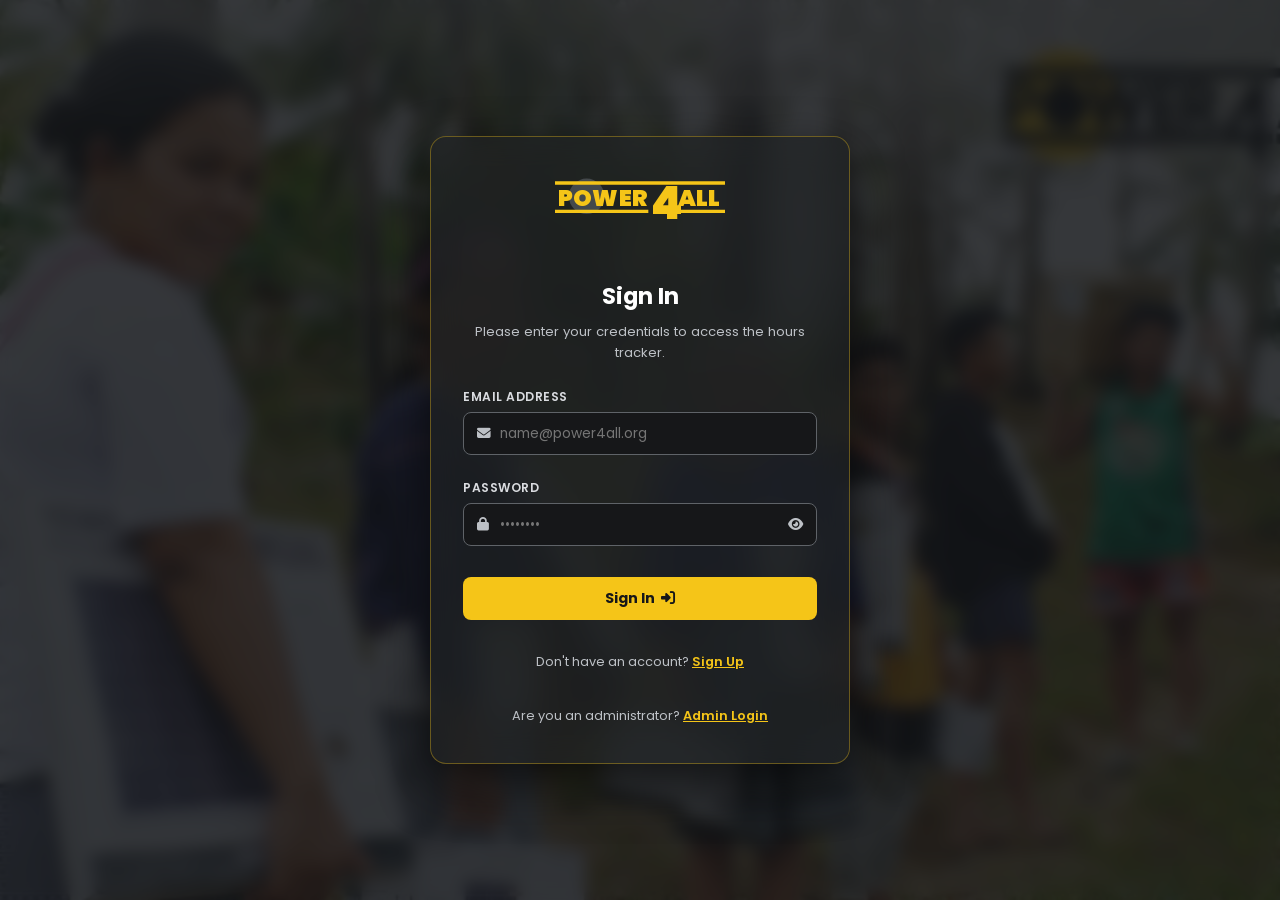
==== commit 451f408c: "Migrate database to PostgreSQL and configure for Vercel" ====
--- a/index.html
+++ b/index.html
@@ -8,6 +8,7 @@
         content="Power 4 All Internship Hours Tracker - Track your 240-hour internship progress with POWER 4 ALL, Inc." />
     <meta name="keywords" content="Power 4 All, internship, hours tracker, P4A, attendance" />
     <title>P4A Intern Hours Tracker | POWER 4 ALL, Inc.</title>
+    <link rel="icon" type="image/png" href="assets/favicon.png">
 
     <!-- Google Fonts: Poppins (matches P4A website) -->
     <link rel="preconnect" href="https://fonts.googleapis.com" />
@@ -1086,8 +1087,8 @@
         <!-- The form that slides out on hover/click -->
         <div class="circular-widget-panel" id="widgetPanel">
             <label for="widgetTimeIn">Time In:</label>
-            <input type="time" id="widgetTimeIn" class="form-input" value="08:00" onchange="updateWidgetTarget()" />
-            <div class="widget-calc">Out: <strong id="widgetTimeOutTarget">17:00</strong></div>
+            <input type="time" id="widgetTimeIn" class="form-input" value="07:00" onchange="updateWidgetTarget()" />
+            <div class="widget-calc">Out: <strong id="widgetTimeOutTarget">16:00</strong></div>
             <button class="btn btn-outline" style="margin-top: 0.5rem; font-size: 0.7rem; padding: 0.3rem; color: #ff6b6b; border-color: rgba(255,107,107,0.3); width: 100%;" onclick="hideWidget()">
                 <i class="fa-solid fa-eye-slash"></i> Hide
             </button>
@@ -1102,6 +1103,7 @@
             <div class="circular-widget-content">
                 <div class="circular-widget-title" id="widgetHeaderTitle">LEFT</div>
                 <div class="circular-widget-time" id="widgetCountdown">00:00:00</div>
+                <div style="font-size: 0.55rem; color: var(--gray-400); margin-top: -2px; font-weight: 500; letter-spacing: 0.5px;">(incl. 1h break)</div>
             </div>
         </div>
     </div>
--- a/css/styles.css
+++ b/css/styles.css
@@ -887,9 +887,13 @@
 /* ==================== DASHBOARD GRID ==================== */
 .dashboard-grid-2 {
     display: grid;
-    grid-template-columns: 1fr 1fr;
+    grid-template-columns: 1.5fr 1fr;
     gap: 1.5rem;
     margin-bottom: 1.5rem;
+}
+
+.dashboard-grid-2 > * {
+    min-width: 0;
 }
 
 /* Recent Activity */
@@ -3582,7 +3586,7 @@
 .auth-overlay {
     position: fixed;
     inset: 0;
-    background: linear-gradient(135deg, rgba(22, 23, 25, 0.85) 0%, rgba(32, 34, 36, 0.9) 100%), url('bg-login.jpg') center/cover no-repeat;
+    background: linear-gradient(135deg, rgba(22, 23, 25, 0.85) 0%, rgba(32, 34, 36, 0.9) 100%), url('../assets/bg-login.jpg') center/cover no-repeat;
     backdrop-filter: blur(4px);
     z-index: 99999;
     display: flex;
@@ -4554,7 +4558,7 @@
 .auth-overlay {
     position: fixed;
     top: 0; left: 0; right: 0; bottom: 0;
-    background: url('bg-login.jpg') center/cover no-repeat;
+    background: url('../assets/bg-login.jpg') center/cover no-repeat;
     z-index: 9999;
     display: flex;
     align-items: center;
